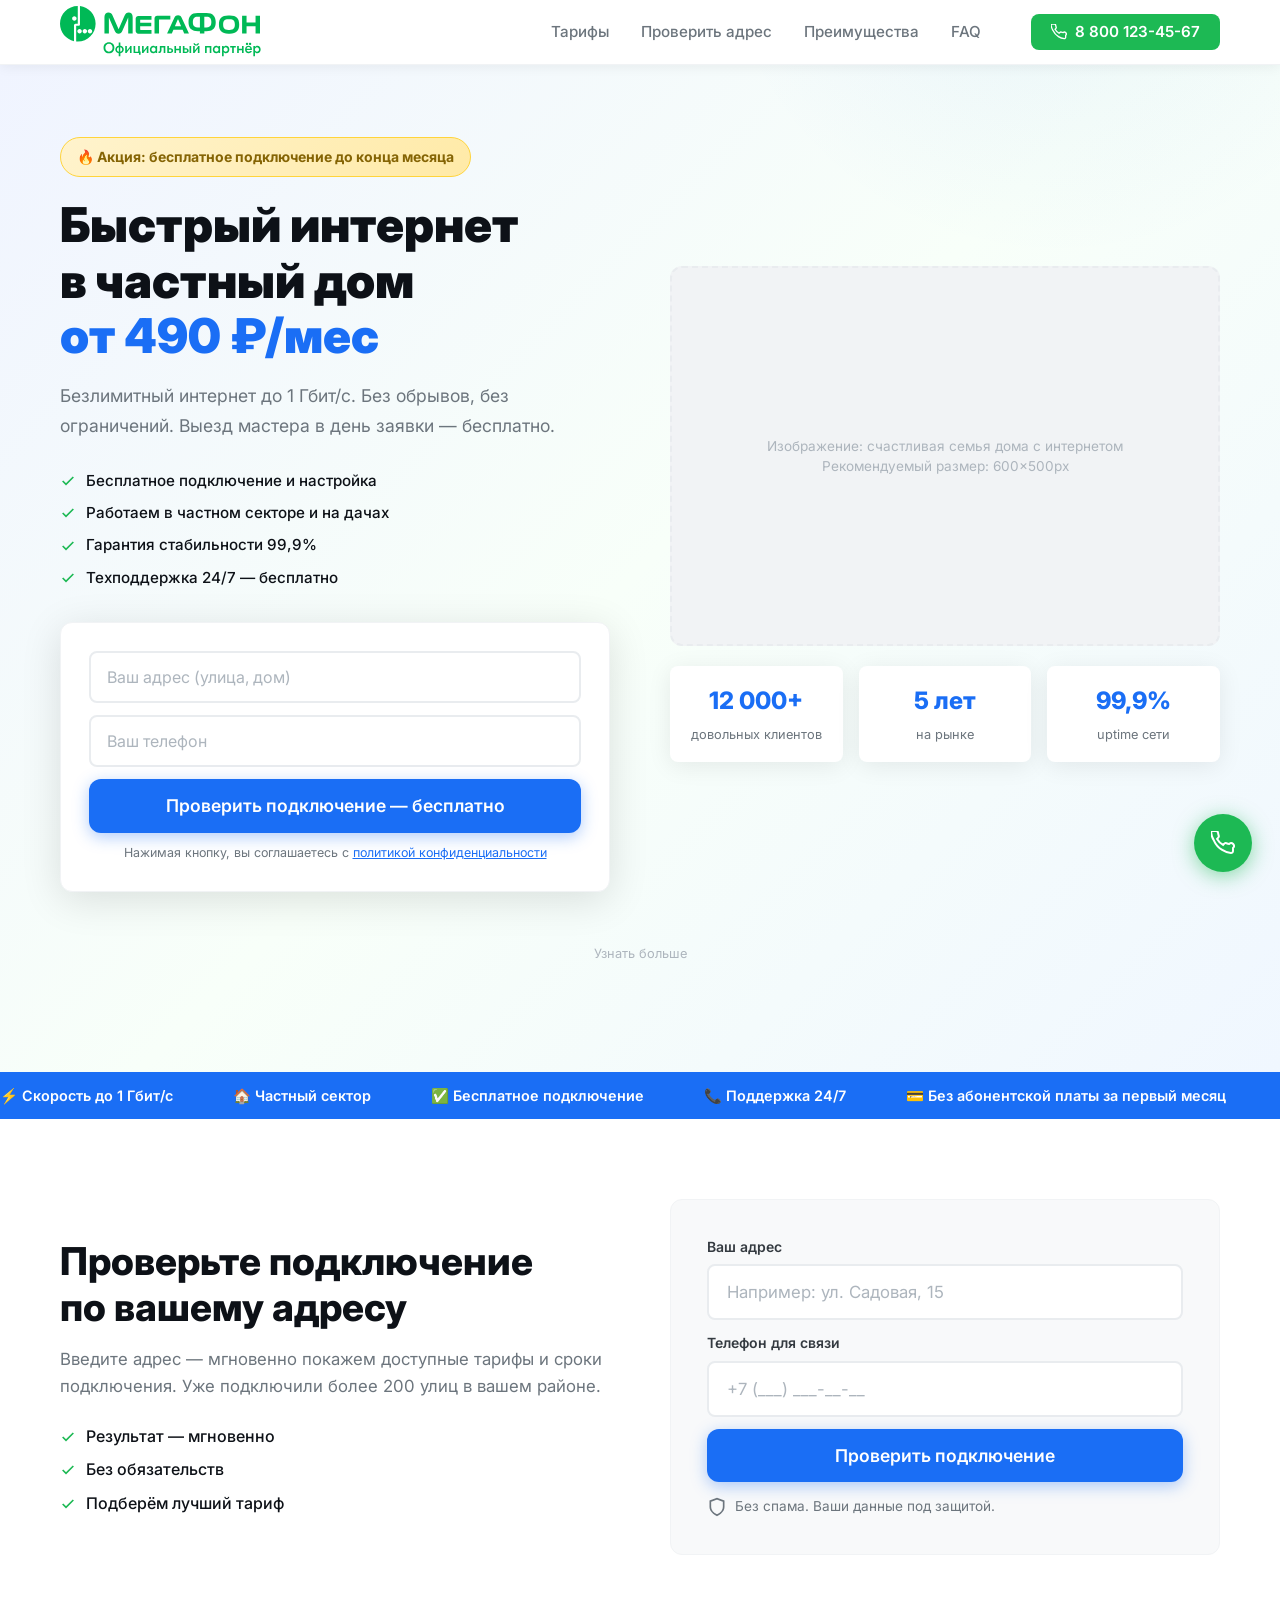
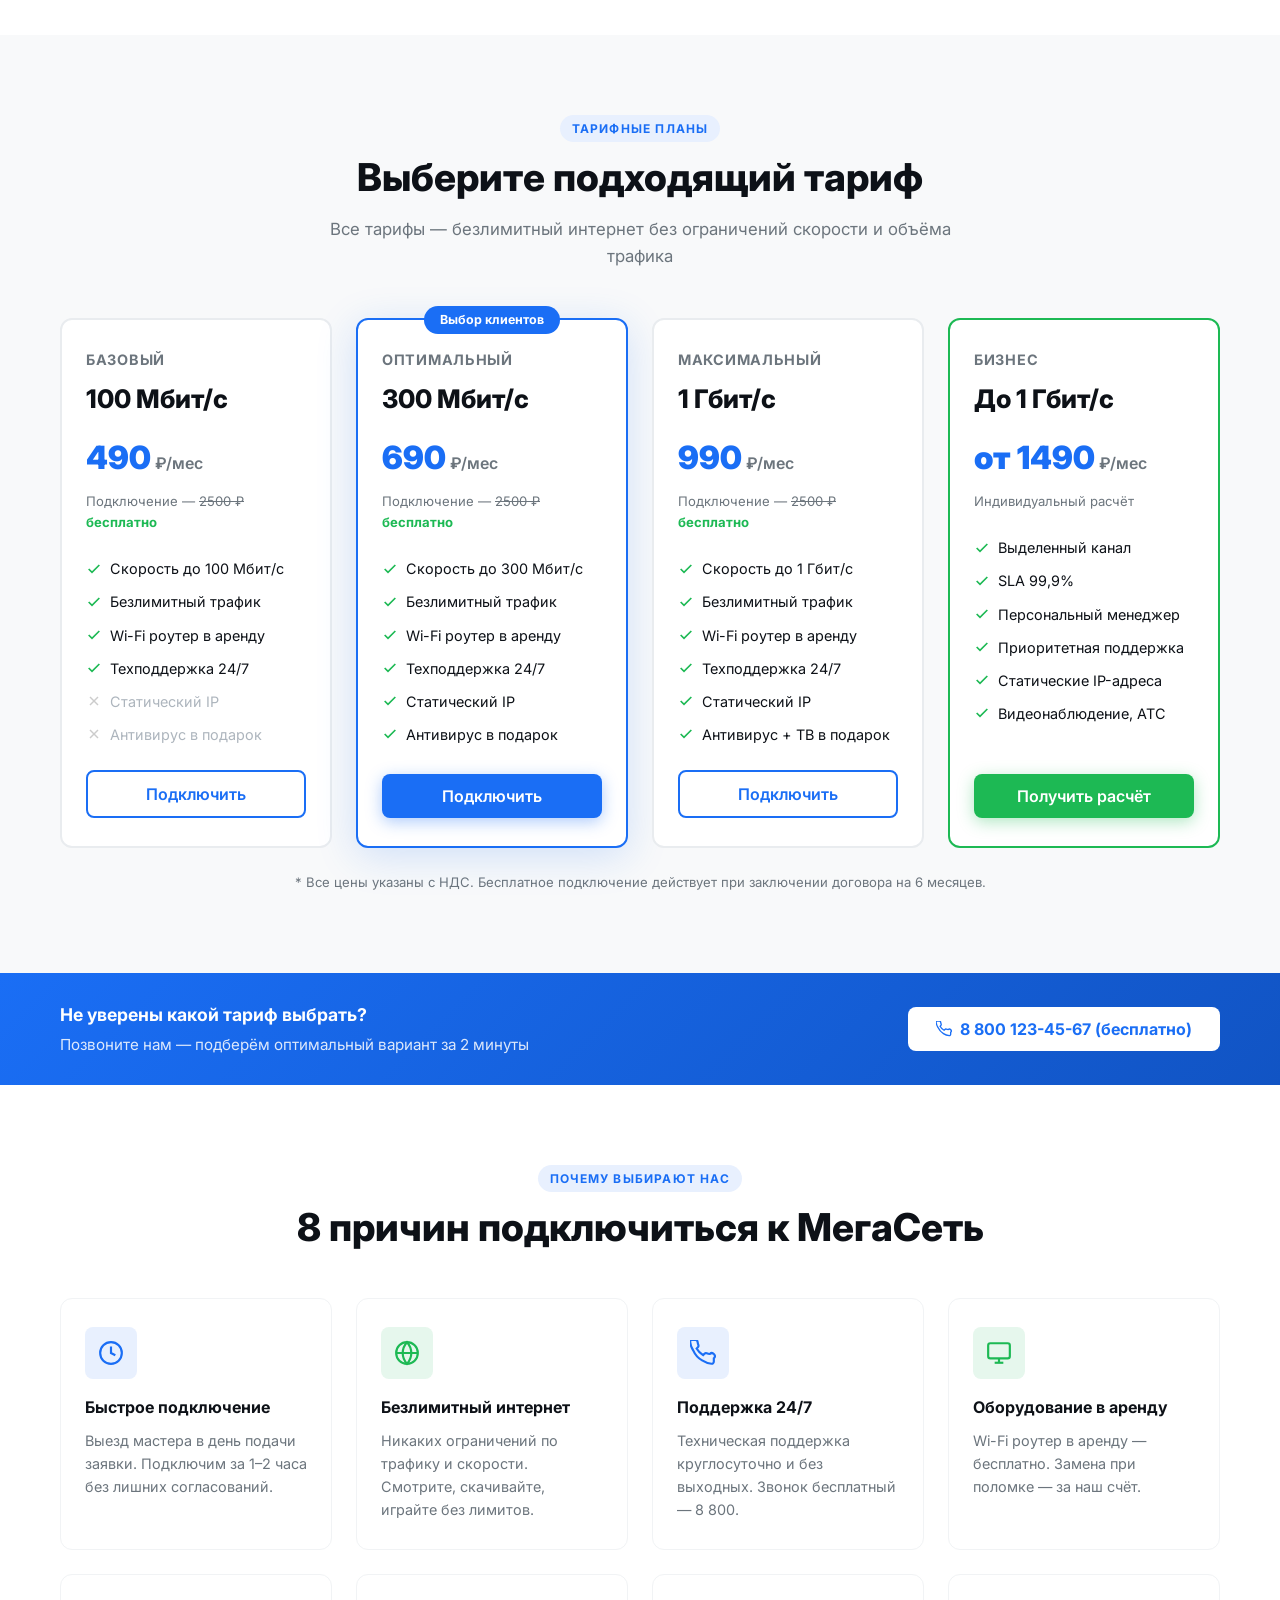
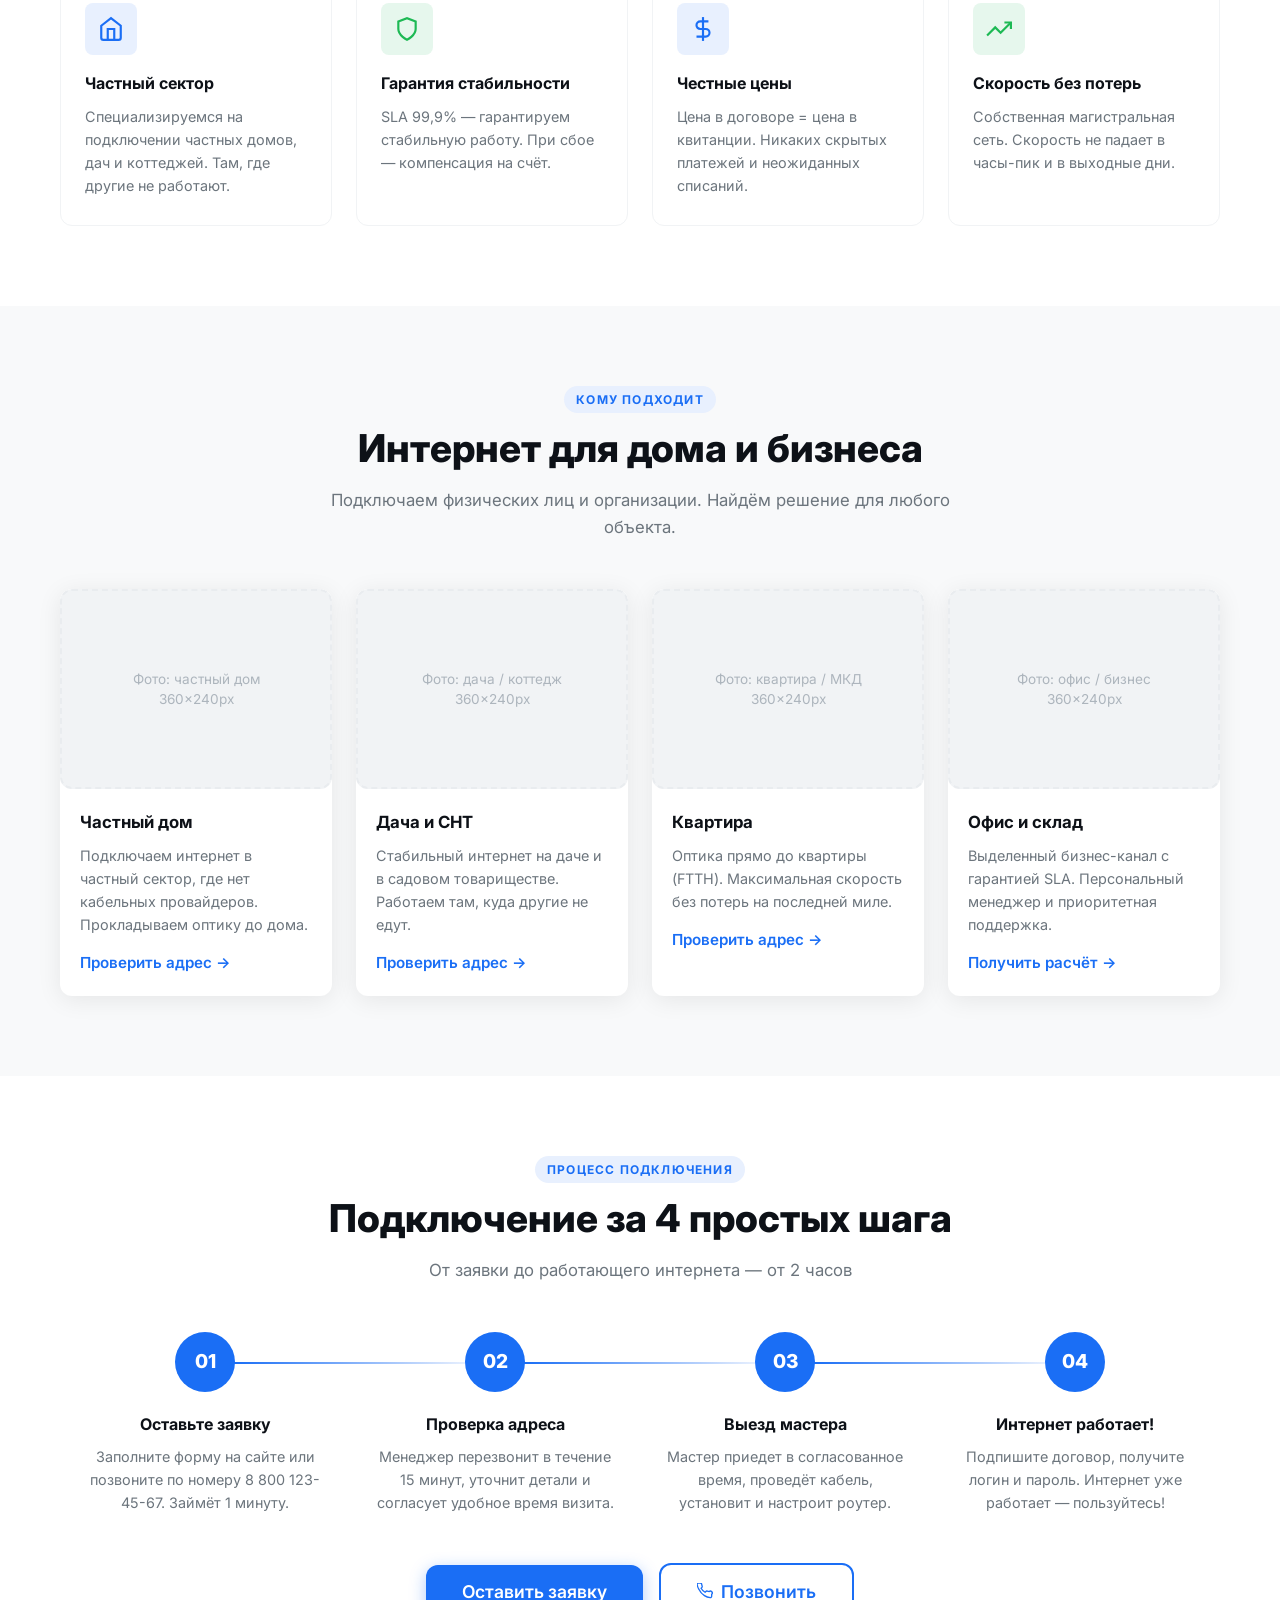
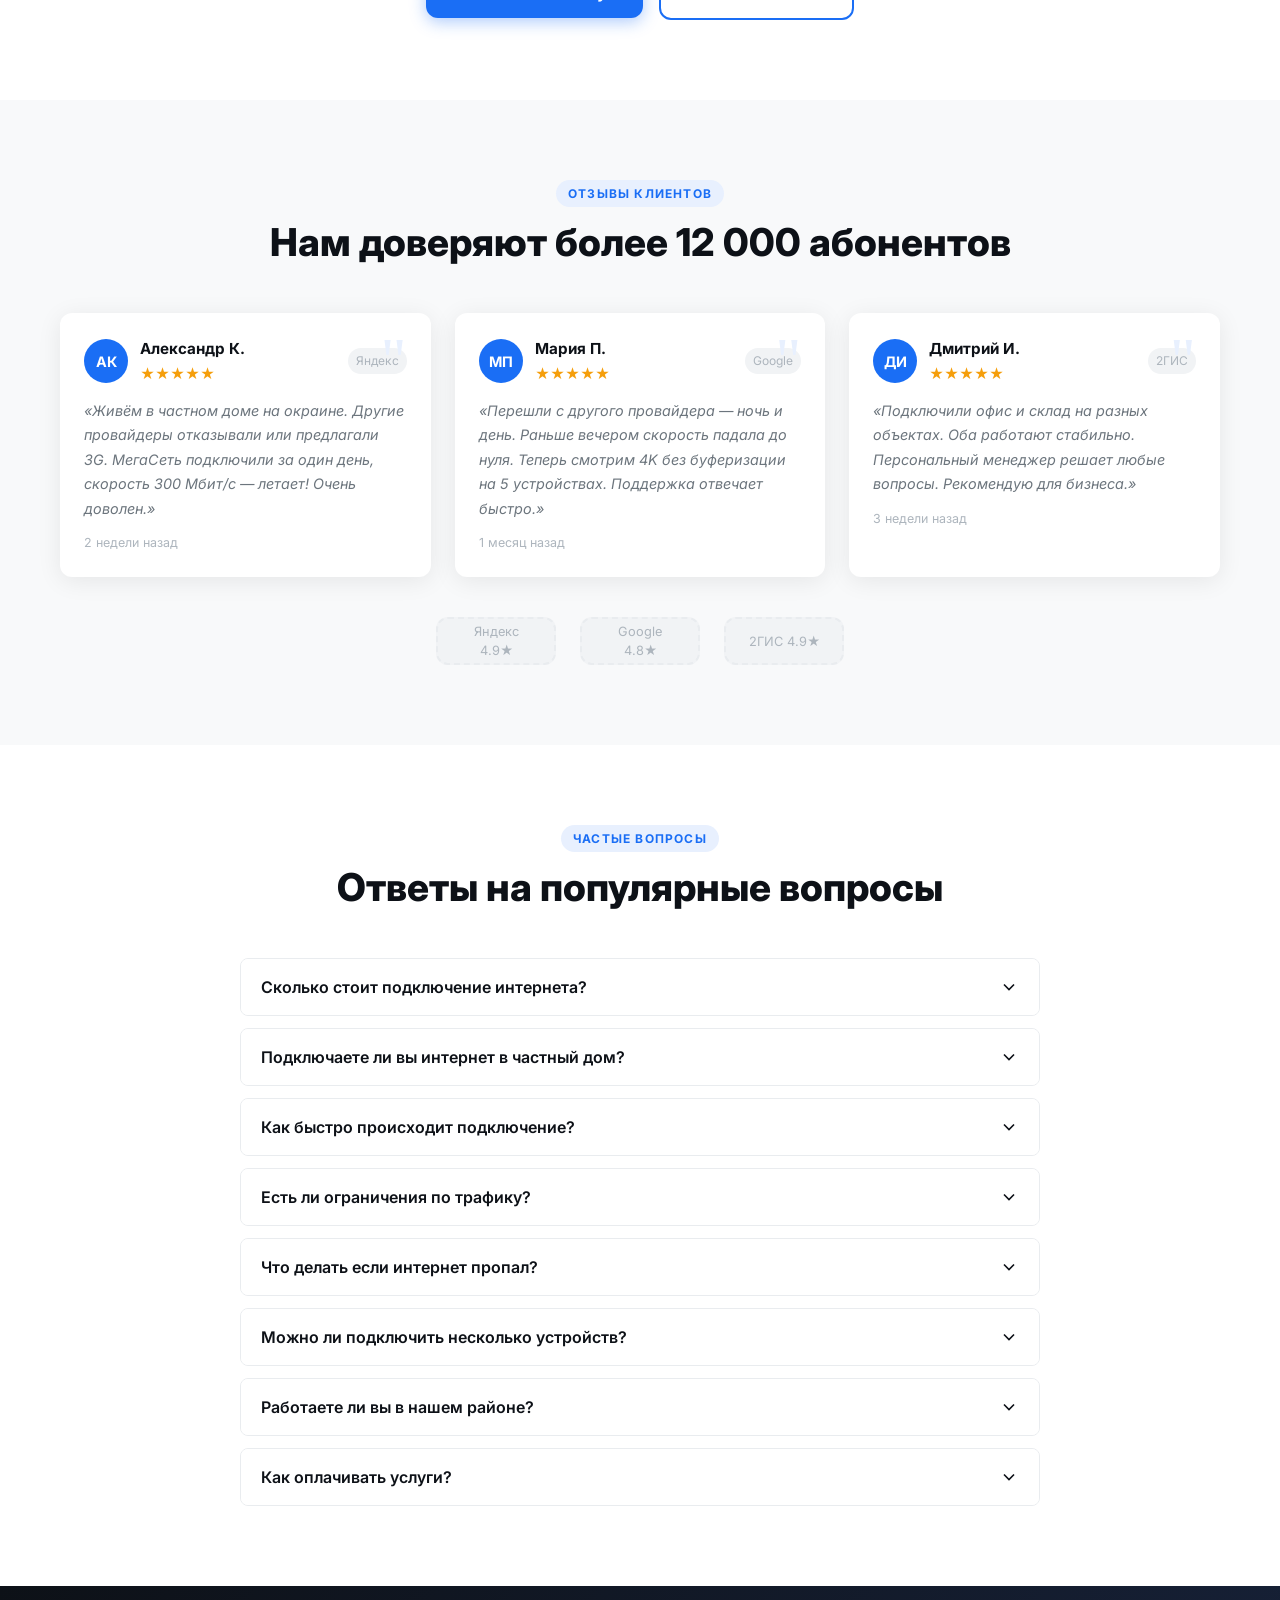
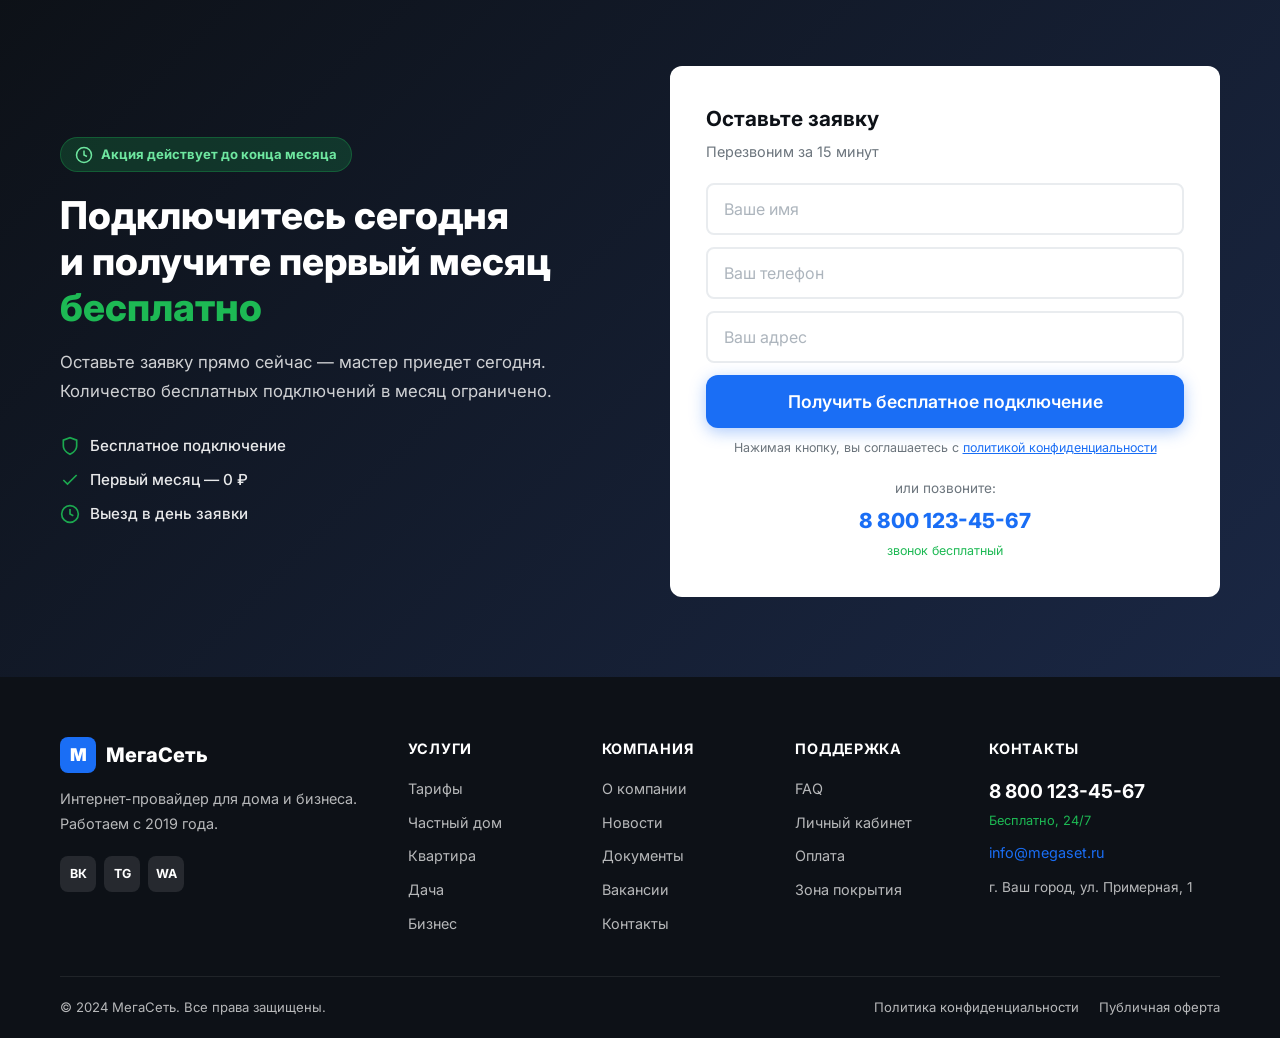
==== index.html @ 9350e0bb "first commit" ====
<!DOCTYPE html>
<html lang="ru">
<head>
  <meta charset="UTF-8">
  <meta name="viewport" content="width=device-width, initial-scale=1.0">
  <meta name="description" content="Подключение интернета в частный дом, квартиру и офис. Безлимитный интернет от 490 руб/мес. Бесплатное подключение. Стабильный сигнал 24/7. Оставьте заявку — выедем сегодня!">
  <meta name="keywords" content="интернет в частный дом, подключение интернета, провайдер, быстрый интернет, безлимит, wifi, стабильный интернет, интернет для дачи, интернет для бизнеса">
  <meta name="robots" content="index, follow">
  <meta property="og:title" content="МегаСеть — Интернет в частный дом и квартиру от 490 руб/мес">
  <meta property="og:description" content="Быстрый безлимитный интернет. Бесплатное подключение. Выезд мастера в день заявки.">
  <meta property="og:type" content="website">
  <title>МегаСеть — Интернет в частный дом от 490 руб/мес | Бесплатное подключение</title>
  <link rel="icon" type="image/png" href="@megafon/ui-icons/service-logos-24-megafon_lk.svg">
  <link rel="stylesheet" href="css/style.css">
  <link rel="preconnect" href="https://fonts.googleapis.com">
  <link href="https://fonts.googleapis.com/css2?family=Inter:wght@400;500;600;700;800&display=swap" rel="stylesheet">
</head>
<body>

<!-- ===== HEADER ===== -->
<header class="header" id="header">
  <div class="container header__inner">
    <a href="/" class="logo">
      <img src="/img/logo-new.svg" alt="">
    </a>
    <nav class="nav" id="nav">
      <a href="#tariffs" class="nav__link">Тарифы</a>
      <a href="#coverage" class="nav__link">Проверить адрес</a>
      <a href="#advantages" class="nav__link">Преимущества</a>
      <a href="#faq" class="nav__link">FAQ</a>
    </nav>
    <div class="header__contacts">
      <a href="tel:+78001234567" class="btn btn--phone">
        <svg width="16" height="16" viewBox="0 0 24 24" fill="none" stroke="currentColor" stroke-width="2"><path d="M22 16.92v3a2 2 0 01-2.18 2 19.79 19.79 0 01-8.63-3.07A19.5 19.5 0 013.07 9.81 19.79 19.79 0 01.01 1.18 2 2 0 012 0h3a2 2 0 012 1.72c.127.96.361 1.903.7 2.81a2 2 0 01-.45 2.11L6.09 7.91a16 16 0 006 6l1.27-1.27a2 2 0 012.11-.45c.907.339 1.85.573 2.81.7A2 2 0 0122 16.92z"/></svg>
        8 800 123-45-67
      </a>
    </div>
    <button class="burger" id="burger" aria-label="Меню">
      <span></span><span></span><span></span>
    </button>
  </div>
</header>

<!-- ===== HERO ===== -->
<section class="hero" id="home">
  <div class="container hero__inner">
    <div class="hero__content">
      <div class="hero__badge">🔥 Акция: бесплатное подключение до конца месяца</div>
      <h1 class="hero__title">Быстрый интернет<br>в частный дом<br><span class="highlight">от 490 ₽/мес</span></h1>
      <p class="hero__subtitle">Безлимитный интернет до 1 Гбит/с. Без обрывов, без ограничений. Выезд мастера в день заявки — бесплатно.</p>
      <ul class="hero__features">
        <li><svg class="check-icon" viewBox="0 0 24 24"><polyline points="20 6 9 17 4 12"/></svg> Бесплатное подключение и настройка</li>
        <li><svg class="check-icon" viewBox="0 0 24 24"><polyline points="20 6 9 17 4 12"/></svg> Работаем в частном секторе и на дачах</li>
        <li><svg class="check-icon" viewBox="0 0 24 24"><polyline points="20 6 9 17 4 12"/></svg> Гарантия стабильности 99,9%</li>
        <li><svg class="check-icon" viewBox="0 0 24 24"><polyline points="20 6 9 17 4 12"/></svg> Техподдержка 24/7 — бесплатно</li>
      </ul>
      <form class="hero__form" id="hero-form" action="#" method="post">
        <div class="form__group">
          <input type="text" name="address" class="form__input" placeholder="Ваш адрес (улица, дом)" required autocomplete="street-address">
        </div>
        <div class="form__group">
          <input type="tel" name="phone" class="form__input" placeholder="Ваш телефон" required autocomplete="tel">
        </div>
        <button type="submit" class="btn btn--primary btn--large btn--full">
          Проверить подключение — бесплатно
        </button>
        <p class="form__agree">Нажимая кнопку, вы соглашаетесь с <a href="/privacy">политикой конфиденциальности</a></p>
      </form>
    </div>
    <div class="hero__image">
      <!-- Место для главного изображения -->
      <div class="img-placeholder img-placeholder--hero">
        <span>Изображение: счастливая семья дома с интернетом<br>Рекомендуемый размер: 600×500px</span>
      </div>
      <div class="hero__stats">
        <div class="stat">
          <strong>12 000+</strong>
          <span>довольных клиентов</span>
        </div>
        <div class="stat">
          <strong>5 лет</strong>
          <span>на рынке</span>
        </div>
        <div class="stat">
          <strong>99,9%</strong>
          <span>uptime сети</span>
        </div>
      </div>
    </div>
  </div>
  <div class="hero__scroll">
    <div class="scroll-indicator">
      <span>Узнать больше</span>
      <div class="scroll-arrow"></div>
    </div>
  </div>
</section>

<!-- ===== TICKER (бегущая строка) ===== -->
<div class="ticker">
  <div class="ticker__inner">
    <span>⚡ Скорость до 1 Гбит/с</span>
    <span>🏠 Частный сектор</span>
    <span>✅ Бесплатное подключение</span>
    <span>📞 Поддержка 24/7</span>
    <span>💳 Без абонентской платы за первый месяц</span>
    <span>🔒 Гарантия качества</span>
    <span>⚡ Скорость до 1 Гбит/с</span>
    <span>🏠 Частный сектор</span>
    <span>✅ Бесплатное подключение</span>
    <span>📞 Поддержка 24/7</span>
    <span>💳 Без абонентской платы за первый месяц</span>
    <span>🔒 Гарантия качества</span>
  </div>
</div>

<!-- ===== COVERAGE CHECK ===== -->
<section class="coverage" id="coverage">
  <div class="container">
    <div class="coverage__inner">
      <div class="coverage__text">
        <h2 class="section__title">Проверьте подключение<br>по вашему адресу</h2>
        <p class="section__desc">Введите адрес — мгновенно покажем доступные тарифы и сроки подключения. Уже подключили более 200 улиц в вашем районе.</p>
        <ul class="coverage__list">
          <li><svg class="check-icon" viewBox="0 0 24 24"><polyline points="20 6 9 17 4 12"/></svg> Результат — мгновенно</li>
          <li><svg class="check-icon" viewBox="0 0 24 24"><polyline points="20 6 9 17 4 12"/></svg> Без обязательств</li>
          <li><svg class="check-icon" viewBox="0 0 24 24"><polyline points="20 6 9 17 4 12"/></svg> Подберём лучший тариф</li>
        </ul>
      </div>
      <form class="coverage__form" id="coverage-form" action="#" method="post">
        <div class="form__group">
          <label class="form__label">Ваш адрес</label>
          <input type="text" name="address" class="form__input form__input--large" placeholder="Например: ул. Садовая, 15" required>
        </div>
        <div class="form__group">
          <label class="form__label">Телефон для связи</label>
          <input type="tel" name="phone" class="form__input form__input--large" placeholder="+7 (___) ___-__-__" required>
        </div>
        <button type="submit" class="btn btn--primary btn--large btn--full">
          Проверить подключение
        </button>
        <div class="coverage__guarantee">
          <svg viewBox="0 0 24 24" width="20" height="20" fill="none" stroke="currentColor" stroke-width="2"><path d="M12 22s8-4 8-10V5l-8-3-8 3v7c0 6 8 10 8 10z"/></svg>
          <span>Без спама. Ваши данные под защитой.</span>
        </div>
      </form>
    </div>
  </div>
</section>

<!-- ===== TARIFFS ===== -->
<section class="tariffs" id="tariffs">
  <div class="container">
    <div class="section__header">
      <span class="section__label">Тарифные планы</span>
      <h2 class="section__title">Выберите подходящий тариф</h2>
      <p class="section__desc">Все тарифы — безлимитный интернет без ограничений скорости и объёма трафика</p>
    </div>
    <div class="tariffs__grid">

      <!-- Тариф 1 -->
      <div class="tariff-card">
        <div class="tariff-card__header">
          <div class="tariff-card__name">Базовый</div>
          <div class="tariff-card__speed">100 Мбит/с</div>
          <div class="tariff-card__price">
            <span class="price__amount">490</span>
            <span class="price__currency">₽/мес</span>
          </div>
          <div class="tariff-card__old-price">Подключение — <s>2500 ₽</s> <strong>бесплатно</strong></div>
        </div>
        <ul class="tariff-card__features">
          <li><svg class="check-icon" viewBox="0 0 24 24"><polyline points="20 6 9 17 4 12"/></svg> Скорость до 100 Мбит/с</li>
          <li><svg class="check-icon" viewBox="0 0 24 24"><polyline points="20 6 9 17 4 12"/></svg> Безлимитный трафик</li>
          <li><svg class="check-icon" viewBox="0 0 24 24"><polyline points="20 6 9 17 4 12"/></svg> Wi-Fi роутер в аренду</li>
          <li><svg class="check-icon" viewBox="0 0 24 24"><polyline points="20 6 9 17 4 12"/></svg> Техподдержка 24/7</li>
          <li class="disabled"><svg viewBox="0 0 24 24" width="16" height="16" stroke="#ccc" fill="none" stroke-width="2"><line x1="18" y1="6" x2="6" y2="18"/><line x1="6" y1="6" x2="18" y2="18"/></svg> Статический IP</li>
          <li class="disabled"><svg viewBox="0 0 24 24" width="16" height="16" stroke="#ccc" fill="none" stroke-width="2"><line x1="18" y1="6" x2="6" y2="18"/><line x1="6" y1="6" x2="18" y2="18"/></svg> Антивирус в подарок</li>
        </ul>
        <a href="#hero-form" class="btn btn--outline btn--full tariff-cta">Подключить</a>
      </div>

      <!-- Тариф 2 (ПОПУЛЯРНЫЙ) -->
      <div class="tariff-card tariff-card--popular">
        <div class="tariff-card__badge">Выбор клиентов</div>
        <div class="tariff-card__header">
          <div class="tariff-card__name">Оптимальный</div>
          <div class="tariff-card__speed">300 Мбит/с</div>
          <div class="tariff-card__price">
            <span class="price__amount">690</span>
            <span class="price__currency">₽/мес</span>
          </div>
          <div class="tariff-card__old-price">Подключение — <s>2500 ₽</s> <strong>бесплатно</strong></div>
        </div>
        <ul class="tariff-card__features">
          <li><svg class="check-icon" viewBox="0 0 24 24"><polyline points="20 6 9 17 4 12"/></svg> Скорость до 300 Мбит/с</li>
          <li><svg class="check-icon" viewBox="0 0 24 24"><polyline points="20 6 9 17 4 12"/></svg> Безлимитный трафик</li>
          <li><svg class="check-icon" viewBox="0 0 24 24"><polyline points="20 6 9 17 4 12"/></svg> Wi-Fi роутер в аренду</li>
          <li><svg class="check-icon" viewBox="0 0 24 24"><polyline points="20 6 9 17 4 12"/></svg> Техподдержка 24/7</li>
          <li><svg class="check-icon" viewBox="0 0 24 24"><polyline points="20 6 9 17 4 12"/></svg> Статический IP</li>
          <li><svg class="check-icon" viewBox="0 0 24 24"><polyline points="20 6 9 17 4 12"/></svg> Антивирус в подарок</li>
        </ul>
        <a href="#hero-form" class="btn btn--primary btn--full tariff-cta">Подключить</a>
      </div>

      <!-- Тариф 3 -->
      <div class="tariff-card">
        <div class="tariff-card__header">
          <div class="tariff-card__name">Максимальный</div>
          <div class="tariff-card__speed">1 Гбит/с</div>
          <div class="tariff-card__price">
            <span class="price__amount">990</span>
            <span class="price__currency">₽/мес</span>
          </div>
          <div class="tariff-card__old-price">Подключение — <s>2500 ₽</s> <strong>бесплатно</strong></div>
        </div>
        <ul class="tariff-card__features">
          <li><svg class="check-icon" viewBox="0 0 24 24"><polyline points="20 6 9 17 4 12"/></svg> Скорость до 1 Гбит/с</li>
          <li><svg class="check-icon" viewBox="0 0 24 24"><polyline points="20 6 9 17 4 12"/></svg> Безлимитный трафик</li>
          <li><svg class="check-icon" viewBox="0 0 24 24"><polyline points="20 6 9 17 4 12"/></svg> Wi-Fi роутер в аренду</li>
          <li><svg class="check-icon" viewBox="0 0 24 24"><polyline points="20 6 9 17 4 12"/></svg> Техподдержка 24/7</li>
          <li><svg class="check-icon" viewBox="0 0 24 24"><polyline points="20 6 9 17 4 12"/></svg> Статический IP</li>
          <li><svg class="check-icon" viewBox="0 0 24 24"><polyline points="20 6 9 17 4 12"/></svg> Антивирус + ТВ в подарок</li>
        </ul>
        <a href="#hero-form" class="btn btn--outline btn--full tariff-cta">Подключить</a>
      </div>

      <!-- Тариф 4 Бизнес -->
      <div class="tariff-card tariff-card--business">
        <div class="tariff-card__header">
          <div class="tariff-card__name">Бизнес</div>
          <div class="tariff-card__speed">До 1 Гбит/с</div>
          <div class="tariff-card__price">
            <span class="price__amount">от 1490</span>
            <span class="price__currency">₽/мес</span>
          </div>
          <div class="tariff-card__old-price">Индивидуальный расчёт</div>
        </div>
        <ul class="tariff-card__features">
          <li><svg class="check-icon" viewBox="0 0 24 24"><polyline points="20 6 9 17 4 12"/></svg> Выделенный канал</li>
          <li><svg class="check-icon" viewBox="0 0 24 24"><polyline points="20 6 9 17 4 12"/></svg> SLA 99,9%</li>
          <li><svg class="check-icon" viewBox="0 0 24 24"><polyline points="20 6 9 17 4 12"/></svg> Персональный менеджер</li>
          <li><svg class="check-icon" viewBox="0 0 24 24"><polyline points="20 6 9 17 4 12"/></svg> Приоритетная поддержка</li>
          <li><svg class="check-icon" viewBox="0 0 24 24"><polyline points="20 6 9 17 4 12"/></svg> Статические IP-адреса</li>
          <li><svg class="check-icon" viewBox="0 0 24 24"><polyline points="20 6 9 17 4 12"/></svg> Видеонаблюдение, АТС</li>
        </ul>
        <a href="#hero-form" class="btn btn--green btn--full tariff-cta">Получить расчёт</a>
      </div>

    </div>
    <p class="tariffs__note">* Все цены указаны с НДС. Бесплатное подключение действует при заключении договора на 6 месяцев.</p>
  </div>
</section>

<!-- ===== MINI CTA ===== -->
<section class="mini-cta">
  <div class="container mini-cta__inner">
    <div class="mini-cta__text">
      <strong>Не уверены какой тариф выбрать?</strong>
      <span>Позвоните нам — подберём оптимальный вариант за 2 минуты</span>
    </div>
    <a href="tel:+78001234567" class="btn btn--white">
      <svg width="16" height="16" viewBox="0 0 24 24" fill="none" stroke="currentColor" stroke-width="2"><path d="M22 16.92v3a2 2 0 01-2.18 2 19.79 19.79 0 01-8.63-3.07A19.5 19.5 0 013.07 9.81 19.79 19.79 0 01.01 1.18 2 2 0 012 0h3a2 2 0 012 1.72c.127.96.361 1.903.7 2.81a2 2 0 01-.45 2.11L6.09 7.91a16 16 0 006 6l1.27-1.27a2 2 0 012.11-.45c.907.339 1.85.573 2.81.7A2 2 0 0122 16.92z"/></svg>
      8 800 123-45-67 (бесплатно)
    </a>
  </div>
</section>

<!-- ===== ADVANTAGES ===== -->
<section class="advantages" id="advantages">
  <div class="container">
    <div class="section__header">
      <span class="section__label">Почему выбирают нас</span>
      <h2 class="section__title">8 причин подключиться к МегаСеть</h2>
    </div>
    <div class="advantages__grid">
      <div class="advantage-card">
        <div class="advantage-card__icon advantage-card__icon--blue">
          <svg viewBox="0 0 24 24" fill="none" stroke="currentColor" stroke-width="2"><circle cx="12" cy="12" r="10"/><polyline points="12 6 12 12 16 14"/></svg>
        </div>
        <h3>Быстрое подключение</h3>
        <p>Выезд мастера в день подачи заявки. Подключим за 1–2 часа без лишних согласований.</p>
      </div>
      <div class="advantage-card">
        <div class="advantage-card__icon advantage-card__icon--green">
          <svg viewBox="0 0 24 24" fill="none" stroke="currentColor" stroke-width="2"><path d="M12 2a10 10 0 100 20A10 10 0 0012 2z"/><path d="M2 12h20M12 2a15.3 15.3 0 014 10 15.3 15.3 0 01-4 10 15.3 15.3 0 01-4-10 15.3 15.3 0 014-10z"/></svg>
        </div>
        <h3>Безлимитный интернет</h3>
        <p>Никаких ограничений по трафику и скорости. Смотрите, скачивайте, играйте без лимитов.</p>
      </div>
      <div class="advantage-card">
        <div class="advantage-card__icon advantage-card__icon--blue">
          <svg viewBox="0 0 24 24" fill="none" stroke="currentColor" stroke-width="2"><path d="M22 16.92v3a2 2 0 01-2.18 2 19.79 19.79 0 01-8.63-3.07A19.5 19.5 0 013.07 9.81 19.79 19.79 0 01.01 1.18 2 2 0 012 0h3a2 2 0 012 1.72c.127.96.361 1.903.7 2.81a2 2 0 01-.45 2.11L6.09 7.91a16 16 0 006 6l1.27-1.27a2 2 0 012.11-.45c.907.339 1.85.573 2.81.7A2 2 0 0122 16.92z"/></svg>
        </div>
        <h3>Поддержка 24/7</h3>
        <p>Техническая поддержка круглосуточно и без выходных. Звонок бесплатный — 8 800.</p>
      </div>
      <div class="advantage-card">
        <div class="advantage-card__icon advantage-card__icon--green">
          <svg viewBox="0 0 24 24" fill="none" stroke="currentColor" stroke-width="2"><rect x="2" y="3" width="20" height="14" rx="2"/><line x1="8" y1="21" x2="16" y2="21"/><line x1="12" y1="17" x2="12" y2="21"/></svg>
        </div>
        <h3>Оборудование в аренду</h3>
        <p>Wi-Fi роутер в аренду — бесплатно. Замена при поломке — за наш счёт.</p>
      </div>
      <div class="advantage-card">
        <div class="advantage-card__icon advantage-card__icon--blue">
          <svg viewBox="0 0 24 24" fill="none" stroke="currentColor" stroke-width="2"><path d="M3 9l9-7 9 7v11a2 2 0 01-2 2H5a2 2 0 01-2-2z"/><polyline points="9 22 9 12 15 12 15 22"/></svg>
        </div>
        <h3>Частный сектор</h3>
        <p>Специализируемся на подключении частных домов, дач и коттеджей. Там, где другие не работают.</p>
      </div>
      <div class="advantage-card">
        <div class="advantage-card__icon advantage-card__icon--green">
          <svg viewBox="0 0 24 24" fill="none" stroke="currentColor" stroke-width="2"><path d="M12 22s8-4 8-10V5l-8-3-8 3v7c0 6 8 10 8 10z"/></svg>
        </div>
        <h3>Гарантия стабильности</h3>
        <p>SLA 99,9% — гарантируем стабильную работу. При сбое — компенсация на счёт.</p>
      </div>
      <div class="advantage-card">
        <div class="advantage-card__icon advantage-card__icon--blue">
          <svg viewBox="0 0 24 24" fill="none" stroke="currentColor" stroke-width="2"><line x1="12" y1="1" x2="12" y2="23"/><path d="M17 5H9.5a3.5 3.5 0 000 7h5a3.5 3.5 0 010 7H6"/></svg>
        </div>
        <h3>Честные цены</h3>
        <p>Цена в договоре = цена в квитанции. Никаких скрытых платежей и неожиданных списаний.</p>
      </div>
      <div class="advantage-card">
        <div class="advantage-card__icon advantage-card__icon--green">
          <svg viewBox="0 0 24 24" fill="none" stroke="currentColor" stroke-width="2"><polyline points="23 6 13.5 15.5 8.5 10.5 1 18"/><polyline points="17 6 23 6 23 12"/></svg>
        </div>
        <h3>Скорость без потерь</h3>
        <p>Собственная магистральная сеть. Скорость не падает в часы-пик и в выходные дни.</p>
      </div>
    </div>
  </div>
</section>

<!-- ===== FOR WHOM ===== -->
<section class="for-whom" id="for-whom">
  <div class="container">
    <div class="section__header">
      <span class="section__label">Кому подходит</span>
      <h2 class="section__title">Интернет для дома и бизнеса</h2>
      <p class="section__desc">Подключаем физических лиц и организации. Найдём решение для любого объекта.</p>
    </div>
    <div class="for-whom__grid">
      <div class="whom-card">
        <div class="whom-card__img">
          <!-- Место для картинки: частный дом -->
          <div class="img-placeholder img-placeholder--sm">
            <span>Фото: частный дом<br>360×240px</span>
          </div>
        </div>
        <div class="whom-card__body">
          <h3>Частный дом</h3>
          <p>Подключаем интернет в частный сектор, где нет кабельных провайдеров. Прокладываем оптику до дома.</p>
          <a href="#coverage" class="link-arrow">Проверить адрес →</a>
        </div>
      </div>
      <div class="whom-card">
        <div class="whom-card__img">
          <!-- Место для картинки: дача -->
          <div class="img-placeholder img-placeholder--sm">
            <span>Фото: дача / коттедж<br>360×240px</span>
          </div>
        </div>
        <div class="whom-card__body">
          <h3>Дача и СНТ</h3>
          <p>Стабильный интернет на даче и в садовом товариществе. Работаем там, куда другие не едут.</p>
          <a href="#coverage" class="link-arrow">Проверить адрес →</a>
        </div>
      </div>
      <div class="whom-card">
        <div class="whom-card__img">
          <!-- Место для картинки: квартира -->
          <div class="img-placeholder img-placeholder--sm">
            <span>Фото: квартира / МКД<br>360×240px</span>
          </div>
        </div>
        <div class="whom-card__body">
          <h3>Квартира</h3>
          <p>Оптика прямо до квартиры (FTTH). Максимальная скорость без потерь на последней миле.</p>
          <a href="#coverage" class="link-arrow">Проверить адрес →</a>
        </div>
      </div>
      <div class="whom-card">
        <div class="whom-card__img">
          <!-- Место для картинки: офис -->
          <div class="img-placeholder img-placeholder--sm">
            <span>Фото: офис / бизнес<br>360×240px</span>
          </div>
        </div>
        <div class="whom-card__body">
          <h3>Офис и склад</h3>
          <p>Выделенный бизнес-канал с гарантией SLA. Персональный менеджер и приоритетная поддержка.</p>
          <a href="#coverage" class="link-arrow">Получить расчёт →</a>
        </div>
      </div>
    </div>
  </div>
</section>

<!-- ===== HOW IT WORKS ===== -->
<section class="how-it-works" id="how-it-works">
  <div class="container">
    <div class="section__header">
      <span class="section__label">Процесс подключения</span>
      <h2 class="section__title">Подключение за 4 простых шага</h2>
      <p class="section__desc">От заявки до работающего интернета — от 2 часов</p>
    </div>
    <div class="steps">
      <div class="step">
        <div class="step__number">01</div>
        <div class="step__content">
          <h3>Оставьте заявку</h3>
          <p>Заполните форму на сайте или позвоните по номеру 8 800 123-45-67. Займёт 1 минуту.</p>
        </div>
        <div class="step__connector"></div>
      </div>
      <div class="step">
        <div class="step__number">02</div>
        <div class="step__content">
          <h3>Проверка адреса</h3>
          <p>Менеджер перезвонит в течение 15 минут, уточнит детали и согласует удобное время визита.</p>
        </div>
        <div class="step__connector"></div>
      </div>
      <div class="step">
        <div class="step__number">03</div>
        <div class="step__content">
          <h3>Выезд мастера</h3>
          <p>Мастер приедет в согласованное время, проведёт кабель, установит и настроит роутер.</p>
        </div>
        <div class="step__connector"></div>
      </div>
      <div class="step">
        <div class="step__number">04</div>
        <div class="step__content">
          <h3>Интернет работает!</h3>
          <p>Подпишите договор, получите логин и пароль. Интернет уже работает — пользуйтесь!</p>
        </div>
      </div>
    </div>
    <div class="how-it-works__cta">
      <a href="#hero-form" class="btn btn--primary btn--large">Оставить заявку</a>
      <a href="tel:+78001234567" class="btn btn--outline btn--large">
        <svg width="16" height="16" viewBox="0 0 24 24" fill="none" stroke="currentColor" stroke-width="2"><path d="M22 16.92v3a2 2 0 01-2.18 2 19.79 19.79 0 01-8.63-3.07A19.5 19.5 0 013.07 9.81 19.79 19.79 0 01.01 1.18 2 2 0 012 0h3a2 2 0 012 1.72c.127.96.361 1.903.7 2.81a2 2 0 01-.45 2.11L6.09 7.91a16 16 0 006 6l1.27-1.27a2 2 0 012.11-.45c.907.339 1.85.573 2.81.7A2 2 0 0122 16.92z"/></svg>
        Позвонить
      </a>
    </div>
  </div>
</section>

<!-- ===== TRUST / REVIEWS ===== -->
<section class="reviews" id="reviews">
  <div class="container">
    <div class="section__header">
      <span class="section__label">Отзывы клиентов</span>
      <h2 class="section__title">Нам доверяют более 12 000 абонентов</h2>
    </div>
    <div class="reviews__grid">
      <div class="review-card">
        <div class="review-card__header">
          <div class="review-card__avatar">АК</div>
          <div>
            <div class="review-card__name">Александр К.</div>
            <div class="review-card__stars">★★★★★</div>
          </div>
          <div class="review-card__source">Яндекс</div>
        </div>
        <p class="review-card__text">«Живём в частном доме на окраине. Другие провайдеры отказывали или предлагали 3G. МегаСеть подключили за один день, скорость 300 Мбит/с — летает! Очень доволен.»</p>
        <div class="review-card__date">2 недели назад</div>
      </div>
      <div class="review-card">
        <div class="review-card__header">
          <div class="review-card__avatar">МП</div>
          <div>
            <div class="review-card__name">Мария П.</div>
            <div class="review-card__stars">★★★★★</div>
          </div>
          <div class="review-card__source">Google</div>
        </div>
        <p class="review-card__text">«Перешли с другого провайдера — ночь и день. Раньше вечером скорость падала до нуля. Теперь смотрим 4K без буферизации на 5 устройствах. Поддержка отвечает быстро.»</p>
        <div class="review-card__date">1 месяц назад</div>
      </div>
      <div class="review-card">
        <div class="review-card__header">
          <div class="review-card__avatar">ДИ</div>
          <div>
            <div class="review-card__name">Дмитрий И.</div>
            <div class="review-card__stars">★★★★★</div>
          </div>
          <div class="review-card__source">2ГИС</div>
        </div>
        <p class="review-card__text">«Подключили офис и склад на разных объектах. Оба работают стабильно. Персональный менеджер решает любые вопросы. Рекомендую для бизнеса.»</p>
        <div class="review-card__date">3 недели назад</div>
      </div>
    </div>
    <div class="reviews__trust">
      <div class="trust-badge">
        <!-- Место для логотипа Яндекс -->
        <div class="img-placeholder img-placeholder--badge">Яндекс 4.9★</div>
      </div>
      <div class="trust-badge">
        <div class="img-placeholder img-placeholder--badge">Google 4.8★</div>
      </div>
      <div class="trust-badge">
        <div class="img-placeholder img-placeholder--badge">2ГИС 4.9★</div>
      </div>
    </div>
  </div>
</section>

<!-- ===== FAQ ===== -->
<section class="faq" id="faq">
  <div class="container">
    <div class="section__header">
      <span class="section__label">Частые вопросы</span>
      <h2 class="section__title">Ответы на популярные вопросы</h2>
    </div>
    <div class="faq__grid">
      <div class="faq__item">
        <button class="faq__question" aria-expanded="false">
          Сколько стоит подключение интернета?
          <svg class="faq__arrow" viewBox="0 0 24 24" fill="none" stroke="currentColor" stroke-width="2"><polyline points="6 9 12 15 18 9"/></svg>
        </button>
        <div class="faq__answer">
          <p>Подключение к интернету — <strong>бесплатно</strong> при заключении договора на 6 месяцев. Включает прокладку кабеля, установку и настройку оборудования. Роутер предоставляется в аренду бесплатно.</p>
        </div>
      </div>
      <div class="faq__item">
        <button class="faq__question" aria-expanded="false">
          Подключаете ли вы интернет в частный дом?
          <svg class="faq__arrow" viewBox="0 0 24 24" fill="none" stroke="currentColor" stroke-width="2"><polyline points="6 9 12 15 18 9"/></svg>
        </button>
        <div class="faq__answer">
          <p>Да, это наша специализация. Мы подключаем интернет в частные дома, дачи, коттеджные посёлки и СНТ — там, где другие провайдеры не работают. Используем оптоволокно и современное беспроводное оборудование.</p>
        </div>
      </div>
      <div class="faq__item">
        <button class="faq__question" aria-expanded="false">
          Как быстро происходит подключение?
          <svg class="faq__arrow" viewBox="0 0 24 24" fill="none" stroke="currentColor" stroke-width="2"><polyline points="6 9 12 15 18 9"/></svg>
        </button>
        <div class="faq__answer">
          <p>В большинстве случаев — в день обращения или на следующий день. После заявки менеджер перезвонит в течение 15 минут и согласует удобное время визита мастера. Сам монтаж занимает 1–3 часа.</p>
        </div>
      </div>
      <div class="faq__item">
        <button class="faq__question" aria-expanded="false">
          Есть ли ограничения по трафику?
          <svg class="faq__arrow" viewBox="0 0 24 24" fill="none" stroke="currentColor" stroke-width="2"><polyline points="6 9 12 15 18 9"/></svg>
        </button>
        <div class="faq__answer">
          <p>Нет. Все наши тарифы — безлимитные. Ни ограничений по объёму трафика, ни снижения скорости после достижения какого-либо порога. Скачивайте, смотрите видео и играйте сколько угодно.</p>
        </div>
      </div>
      <div class="faq__item">
        <button class="faq__question" aria-expanded="false">
          Что делать если интернет пропал?
          <svg class="faq__arrow" viewBox="0 0 24 24" fill="none" stroke="currentColor" stroke-width="2"><polyline points="6 9 12 15 18 9"/></svg>
        </button>
        <div class="faq__answer">
          <p>Звоните на горячую линию 8 800 123-45-67 — это бесплатно, работает круглосуточно. Большинство проблем решаются удалённо за 5–10 минут. Если нужен выезд — мастер приедет в течение 4 часов.</p>
        </div>
      </div>
      <div class="faq__item">
        <button class="faq__question" aria-expanded="false">
          Можно ли подключить несколько устройств?
          <svg class="faq__arrow" viewBox="0 0 24 24" fill="none" stroke="currentColor" stroke-width="2"><polyline points="6 9 12 15 18 9"/></svg>
        </button>
        <div class="faq__answer">
          <p>Да, наш роутер поддерживает одновременное подключение до 20 устройств. Смартфоны, планшеты, ноутбуки, телевизоры, умные колонки — всё подключается по Wi-Fi или кабелю без ограничений.</p>
        </div>
      </div>
      <div class="faq__item">
        <button class="faq__question" aria-expanded="false">
          Работаете ли вы в нашем районе?
          <svg class="faq__arrow" viewBox="0 0 24 24" fill="none" stroke="currentColor" stroke-width="2"><polyline points="6 9 12 15 18 9"/></svg>
        </button>
        <div class="faq__answer">
          <p>Зона покрытия постоянно расширяется. Проверьте ваш адрес через форму выше или позвоните нам. Даже если ваш адрес пока вне зоны покрытия — оставьте заявку, и мы свяжемся, когда сеть дойдёт до вас.</p>
        </div>
      </div>
      <div class="faq__item">
        <button class="faq__question" aria-expanded="false">
          Как оплачивать услуги?
          <svg class="faq__arrow" viewBox="0 0 24 24" fill="none" stroke="currentColor" stroke-width="2"><polyline points="6 9 12 15 18 9"/></svg>
        </button>
        <div class="faq__answer">
          <p>Принимаем оплату: банковская карта онлайн, мобильный банк, автоплатёж, наличными в офисе, через терминалы. Оплата ежемесячная, без предоплаты за несколько месяцев вперёд (по желанию).</p>
        </div>
      </div>
    </div>
  </div>
</section>

<!-- ===== FINAL CTA ===== -->
<section class="final-cta" id="final-cta">
  <div class="container">
    <div class="final-cta__inner">
      <div class="final-cta__text">
        <div class="final-cta__badge">
          <svg viewBox="0 0 24 24" width="18" height="18" fill="none" stroke="currentColor" stroke-width="2"><circle cx="12" cy="12" r="10"/><polyline points="12 6 12 12 16 14"/></svg>
          Акция действует до конца месяца
        </div>
        <h2>Подключитесь сегодня<br>и получите первый месяц <span class="highlight">бесплатно</span></h2>
        <p>Оставьте заявку прямо сейчас — мастер приедет сегодня. Количество бесплатных подключений в месяц ограничено.</p>
        <div class="final-cta__urgency">
          <div class="urgency__item">
            <svg viewBox="0 0 24 24" width="20" height="20" fill="none" stroke="currentColor" stroke-width="2"><path d="M12 22s8-4 8-10V5l-8-3-8 3v7c0 6 8 10 8 10z"/></svg>
            Бесплатное подключение
          </div>
          <div class="urgency__item">
            <svg viewBox="0 0 24 24" width="20" height="20" fill="none" stroke="currentColor" stroke-width="2"><polyline points="20 6 9 17 4 12"/></svg>
            Первый месяц — 0 ₽
          </div>
          <div class="urgency__item">
            <svg viewBox="0 0 24 24" width="20" height="20" fill="none" stroke="currentColor" stroke-width="2"><circle cx="12" cy="12" r="10"/><polyline points="12 6 12 12 16 14"/></svg>
            Выезд в день заявки
          </div>
        </div>
      </div>
      <div class="final-cta__form">
        <h3>Оставьте заявку</h3>
        <p>Перезвоним за 15 минут</p>
        <form id="final-form" action="#" method="post">
          <div class="form__group">
            <input type="text" name="name" class="form__input" placeholder="Ваше имя" required>
          </div>
          <div class="form__group">
            <input type="tel" name="phone" class="form__input" placeholder="Ваш телефон" required>
          </div>
          <div class="form__group">
            <input type="text" name="address" class="form__input" placeholder="Ваш адрес" required>
          </div>
          <button type="submit" class="btn btn--primary btn--large btn--full">
            Получить бесплатное подключение
          </button>
          <p class="form__agree">Нажимая кнопку, вы соглашаетесь с <a href="/privacy">политикой конфиденциальности</a></p>
        </form>
        <div class="final-cta__phone">
          <span>или позвоните:</span>
          <a href="tel:+78001234567">8 800 123-45-67</a>
          <span class="free-call">звонок бесплатный</span>
        </div>
      </div>
    </div>
  </div>
</section>

<!-- ===== FOOTER ===== -->
<footer class="footer" id="footer">
  <div class="container">
    <div class="footer__top">
      <div class="footer__brand">
        <a href="/" class="logo">
          <div class="logo__icon">M</div>
          <span class="logo__text">МегаСеть</span>
        </a>
        <p>Интернет-провайдер для дома и бизнеса. Работаем с 2019 года.</p>
        <div class="footer__socials">
          <a href="#" class="social-link" aria-label="ВКонтакте">ВК</a>
          <a href="#" class="social-link" aria-label="Telegram">TG</a>
          <a href="#" class="social-link" aria-label="WhatsApp">WA</a>
        </div>
      </div>
      <div class="footer__col">
        <h4>Услуги</h4>
        <ul>
          <li><a href="#tariffs">Тарифы</a></li>
          <li><a href="#for-whom">Частный дом</a></li>
          <li><a href="#for-whom">Квартира</a></li>
          <li><a href="#for-whom">Дача</a></li>
          <li><a href="#for-whom">Бизнес</a></li>
        </ul>
      </div>
      <div class="footer__col">
        <h4>Компания</h4>
        <ul>
          <li><a href="/about">О компании</a></li>
          <li><a href="/news">Новости</a></li>
          <li><a href="/documents">Документы</a></li>
          <li><a href="/vacancy">Вакансии</a></li>
          <li><a href="/contacts">Контакты</a></li>
        </ul>
      </div>
      <div class="footer__col">
        <h4>Поддержка</h4>
        <ul>
          <li><a href="#faq">FAQ</a></li>
          <li><a href="/lk">Личный кабинет</a></li>
          <li><a href="/pay">Оплата</a></li>
          <li><a href="/coverage">Зона покрытия</a></li>
        </ul>
      </div>
      <div class="footer__col">
        <h4>Контакты</h4>
        <a href="tel:+78001234567" class="footer__phone">8 800 123-45-67</a>
        <p class="footer__phone-note">Бесплатно, 24/7</p>
        <a href="mailto:info@megaset.ru" class="footer__email">info@megaset.ru</a>
        <p class="footer__address">г. Ваш город, ул. Примерная, 1</p>
      </div>
    </div>
    <div class="footer__bottom">
      <p>© 2024 МегаСеть. Все права защищены.</p>
      <div class="footer__links">
        <a href="/privacy">Политика конфиденциальности</a>
        <a href="/offer">Публичная оферта</a>
      </div>
    </div>
  </div>
</footer>

<!-- ===== FLOATING CALL BUTTON ===== -->
<a href="tel:+78001234567" class="float-call" aria-label="Позвонить">
  <svg viewBox="0 0 24 24" fill="none" stroke="currentColor" stroke-width="2" width="24" height="24"><path d="M22 16.92v3a2 2 0 01-2.18 2 19.79 19.79 0 01-8.63-3.07A19.5 19.5 0 013.07 9.81 19.79 19.79 0 01.01 1.18 2 2 0 012 0h3a2 2 0 012 1.72c.127.96.361 1.903.7 2.81a2 2 0 01-.45 2.11L6.09 7.91a16 16 0 006 6l1.27-1.27a2 2 0 012.11-.45c.907.339 1.85.573 2.81.7A2 2 0 0122 16.92z"/></svg>
</a>

<!-- ===== MODAL SUCCESS ===== -->
<div class="modal" id="modal-success" role="dialog" aria-modal="true" aria-label="Заявка принята">
  <div class="modal__overlay" id="modal-overlay"></div>
  <div class="modal__box">
    <button class="modal__close" id="modal-close" aria-label="Закрыть">×</button>
    <div class="modal__icon">✓</div>
    <h3>Заявка принята!</h3>
    <p>Мы перезвоним вам в течение <strong>15 минут</strong> и согласуем удобное время подключения.</p>
    <a href="tel:+78001234567" class="btn btn--primary btn--full">8 800 123-45-67</a>
  </div>
</div>

<script src="js/main.js"></script>
</body>
</html>
---- css/style.css ----
/* =============================================
   MEGASET — ПРОВАЙДЕР ИНТЕРНЕТА
   CSS Стили
   ============================================= */

/* === RESET & BASE === */
*, *::before, *::after { box-sizing: border-box; margin: 0; padding: 0; }

:root {
  --blue:       #1a6ef5;
  --blue-dark:  #1154c4;
  --blue-light: #e8f0fe;
  --green:      #1db954;
  --green-dark: #17a349;
  --green-light:#e6f7ed;
  --gray-50:    #f8f9fa;
  --gray-100:   #f1f3f5;
  --gray-200:   #e9ecef;
  --gray-400:   #adb5bd;
  --gray-600:   #6c757d;
  --gray-800:   #343a40;
  --dark:       #0d1117;
  --white:      #ffffff;
  --radius:     12px;
  --radius-sm:  8px;
  --shadow:     0 4px 24px rgba(0,0,0,.08);
  --shadow-md:  0 8px 40px rgba(0,0,0,.12);
  --transition: .25s ease;
  --font:       'Inter', -apple-system, BlinkMacSystemFont, 'Segoe UI', sans-serif;
}

html { scroll-behavior: smooth; font-size: 16px; }

body {
  font-family: var(--font);
  color: var(--dark);
  background: var(--white);
  line-height: 1.6;
  overflow-x: hidden;
}

a { color: inherit; text-decoration: none; }
img { max-width: 100%; display: block; }
ul { list-style: none; }
button { cursor: pointer; border: none; background: none; font-family: var(--font); }
input, textarea, select { font-family: var(--font); }

.container {
  max-width: 1200px;
  margin: 0 auto;
  padding: 0 20px;
}

/* === TYPOGRAPHY === */
.section__label {
  display: inline-block;
  font-size: .75rem;
  font-weight: 700;
  letter-spacing: .1em;
  text-transform: uppercase;
  color: var(--blue);
  background: var(--blue-light);
  padding: 4px 12px;
  border-radius: 20px;
  margin-bottom: 12px;
}

.section__title {
  font-size: clamp(1.6rem, 3vw, 2.4rem);
  font-weight: 800;
  line-height: 1.2;
  margin-bottom: 16px;
  color: var(--dark);
}

.section__desc {
  font-size: 1.05rem;
  color: var(--gray-600);
  max-width: 640px;
}

.section__header {
  text-align: center;
  margin-bottom: 48px;
}

.section__header .section__desc {
  margin: 0 auto;
}

.highlight {
  color: var(--blue);
  position: relative;
}

/* === BUTTONS === */
.btn {
  display: inline-flex;
  align-items: center;
  gap: 8px;
  padding: 14px 28px;
  border-radius: var(--radius-sm);
  font-size: 1rem;
  font-weight: 600;
  line-height: 1;
  transition: all var(--transition);
  white-space: nowrap;
  text-align: center;
  justify-content: center;
}

.btn--primary {
  background: var(--blue);
  color: var(--white);
  box-shadow: 0 4px 16px rgba(26,110,245,.35);
}
.btn--primary:hover { background: var(--blue-dark); transform: translateY(-1px); box-shadow: 0 8px 24px rgba(26,110,245,.4); }

.btn--green {
  background: var(--green);
  color: var(--white);
  box-shadow: 0 4px 16px rgba(29,185,84,.35);
}
.btn--green:hover { background: var(--green-dark); transform: translateY(-1px); }

.btn--outline {
  background: transparent;
  color: var(--blue);
  border: 2px solid var(--blue);
}
.btn--outline:hover { background: var(--blue); color: var(--white); }

.btn--white {
  background: var(--white);
  color: var(--blue);
  font-weight: 700;
}
.btn--white:hover { background: var(--blue-light); }

.btn--phone {
  background: var(--green);
  color: var(--white);
  padding: 10px 20px;
  border-radius: var(--radius-sm);
  font-size: .95rem;
  font-weight: 600;
}
.btn--phone:hover { background: var(--green-dark); }

.btn--large { padding: 18px 36px; font-size: 1.1rem; border-radius: var(--radius); }
.btn--full { width: 100%; }

/* === CHECK ICON === */
.check-icon {
  width: 16px; height: 16px;
  stroke: var(--green);
  stroke-width: 2.5;
  fill: none;
  flex-shrink: 0;
}

/* === IMAGE PLACEHOLDERS === */
.img-placeholder {
  background: var(--gray-100);
  border: 2px dashed var(--gray-200);
  border-radius: var(--radius);
  display: flex;
  align-items: center;
  justify-content: center;
  text-align: center;
  color: var(--gray-400);
  font-size: .85rem;
  line-height: 1.5;
  padding: 20px;
}

.img-placeholder--hero { width: 100%; height: 380px; }
.img-placeholder--sm { width: 100%; height: 200px; }
.img-placeholder--badge { width: 120px; height: 48px; font-size: .8rem; }

/* === FORMS === */
.form__group { margin-bottom: 12px; }

.form__label {
  display: block;
  font-size: .875rem;
  font-weight: 600;
  color: var(--gray-800);
  margin-bottom: 6px;
}

.form__input {
  width: 100%;
  padding: 14px 16px;
  border: 2px solid var(--gray-200);
  border-radius: var(--radius-sm);
  font-size: 1rem;
  color: var(--dark);
  background: var(--white);
  transition: border-color var(--transition), box-shadow var(--transition);
  outline: none;
}

.form__input:focus { border-color: var(--blue); box-shadow: 0 0 0 3px rgba(26,110,245,.15); }
.form__input--large { padding: 16px 18px; font-size: 1.05rem; }
.form__input::placeholder { color: var(--gray-400); }

.form__agree {
  font-size: .78rem;
  color: var(--gray-600);
  text-align: center;
  margin-top: 10px;
}
.form__agree a { color: var(--blue); text-decoration: underline; }

.link-arrow {
  color: var(--blue);
  font-weight: 600;
  font-size: .95rem;
  transition: gap var(--transition);
}
.link-arrow:hover { text-decoration: underline; }

/* =============================================
   HEADER
   ============================================= */
.header {
  position: sticky;
  top: 0;
  z-index: 100;
  background: rgba(255,255,255,.96);
  backdrop-filter: blur(12px);
  border-bottom: 1px solid var(--gray-100);
  box-shadow: 0 2px 12px rgba(0,0,0,.06);
}

.header__inner {
  display: flex;
  align-items: center;
  gap: 24px;
  height: 64px;
}

.logo {
  display: flex;
  align-items: center;
  gap: 10px;
  font-weight: 800;
  font-size: 1.25rem;
  color: var(--dark);
  flex-shrink: 0;
}

.logo__icon {
  width: 36px; height: 36px;
  background: var(--blue);
  color: #fff;
  border-radius: 8px;
  display: flex; align-items: center; justify-content: center;
  font-weight: 900;
  font-size: 1.1rem;
}

.nav {
  display: flex;
  gap: 4px;
  margin-left: auto;
}

.nav__link {
  padding: 8px 14px;
  border-radius: 6px;
  font-size: .95rem;
  color: var(--gray-600);
  font-weight: 500;
  transition: all var(--transition);
}
.nav__link:hover { background: var(--gray-100); color: var(--dark); }

.header__contacts { margin-left: 12px; }

.burger {
  display: none;
  flex-direction: column;
  gap: 5px;
  padding: 8px;
  margin-left: auto;
}
.burger span {
  display: block;
  width: 24px; height: 2px;
  background: var(--dark);
  border-radius: 2px;
  transition: all var(--transition);
}

/* =============================================
   HERO
   ============================================= */
.hero {
  background: linear-gradient(135deg, #f0f4ff 0%, #f8fff9 50%, #f0f7ff 100%);
  padding: 72px 0 80px;
  position: relative;
  overflow: hidden;
}

.hero::before {
  content: '';
  position: absolute;
  top: -50%;
  right: -10%;
  width: 700px; height: 700px;
  background: radial-gradient(circle, rgba(26,110,245,.07) 0%, transparent 70%);
  pointer-events: none;
}

.hero__inner {
  display: grid;
  grid-template-columns: 1fr 1fr;
  gap: 60px;
  align-items: center;
}

.hero__badge {
  display: inline-flex;
  align-items: center;
  gap: 8px;
  background: linear-gradient(135deg, #fff3cd, #ffeaa7);
  color: #856404;
  padding: 8px 16px;
  border-radius: 20px;
  font-size: .875rem;
  font-weight: 700;
  margin-bottom: 20px;
  border: 1px solid #ffd43b;
}

.hero__title {
  font-size: clamp(2rem, 4vw, 3rem);
  font-weight: 900;
  line-height: 1.15;
  margin-bottom: 18px;
  color: var(--dark);
}

.hero__subtitle {
  font-size: 1.1rem;
  color: var(--gray-600);
  margin-bottom: 28px;
  line-height: 1.7;
}

.hero__features {
  display: flex;
  flex-direction: column;
  gap: 8px;
  margin-bottom: 32px;
}

.hero__features li {
  display: flex;
  align-items: center;
  gap: 10px;
  font-size: .95rem;
  font-weight: 500;
}

.hero__form {
  background: var(--white);
  padding: 28px;
  border-radius: var(--radius);
  box-shadow: var(--shadow-md);
  border: 1px solid var(--gray-100);
}

.hero__image { position: relative; }

.hero__stats {
  display: grid;
  grid-template-columns: repeat(3, 1fr);
  gap: 16px;
  margin-top: 20px;
}

.stat {
  text-align: center;
  background: var(--white);
  padding: 16px 12px;
  border-radius: var(--radius-sm);
  box-shadow: var(--shadow);
}

.stat strong {
  display: block;
  font-size: 1.5rem;
  font-weight: 800;
  color: var(--blue);
}

.stat span {
  font-size: .8rem;
  color: var(--gray-600);
}

.hero__scroll {
  text-align: center;
  margin-top: 48px;
}

.scroll-indicator {
  display: inline-flex;
  flex-direction: column;
  align-items: center;
  gap: 8px;
  color: var(--gray-400);
  font-size: .8rem;
}

.scroll-arrow {
  width: 20px; height: 20px;
  border-right: 2px solid var(--gray-300);
  border-bottom: 2px solid var(--gray-300);
  transform: rotate(45deg);
  animation: bounce 2s infinite;
}

@keyframes bounce {
  0%, 100% { transform: rotate(45deg) translateY(0); }
  50% { transform: rotate(45deg) translateY(6px); }
}

/* =============================================
   TICKER
   ============================================= */
.ticker {
  background: var(--blue);
  color: var(--white);
  padding: 12px 0;
  overflow: hidden;
}

.ticker__inner {
  display: flex;
  gap: 60px;
  animation: ticker 30s linear infinite;
  white-space: nowrap;
  width: max-content;
}

.ticker__inner span {
  font-size: .9rem;
  font-weight: 600;
  flex-shrink: 0;
}

@keyframes ticker {
  from { transform: translateX(0); }
  to { transform: translateX(-50%); }
}

/* =============================================
   COVERAGE CHECK
   ============================================= */
.coverage {
  padding: 80px 0;
  background: var(--white);
}

.coverage__inner {
  display: grid;
  grid-template-columns: 1fr 1fr;
  gap: 60px;
  align-items: center;
}

.coverage__list {
  display: flex;
  flex-direction: column;
  gap: 8px;
  margin-top: 24px;
}

.coverage__list li {
  display: flex;
  align-items: center;
  gap: 10px;
  font-weight: 500;
}

.coverage__form {
  background: var(--gray-50);
  padding: 36px;
  border-radius: var(--radius);
  border: 1px solid var(--gray-100);
}

.coverage__guarantee {
  display: flex;
  align-items: center;
  gap: 8px;
  margin-top: 14px;
  font-size: .85rem;
  color: var(--gray-600);
}

/* =============================================
   TARIFFS
   ============================================= */
.tariffs {
  padding: 80px 0;
  background: var(--gray-50);
}

.tariffs__grid {
  display: grid;
  grid-template-columns: repeat(4, 1fr);
  gap: 24px;
}

.tariff-card {
  background: var(--white);
  border: 2px solid var(--gray-200);
  border-radius: var(--radius);
  padding: 28px 24px;
  position: relative;
  transition: all var(--transition);
  display: flex;
  flex-direction: column;
}

.tariff-card:hover { border-color: var(--blue); box-shadow: var(--shadow-md); transform: translateY(-4px); }

.tariff-card--popular {
  border-color: var(--blue);
  box-shadow: 0 8px 40px rgba(26,110,245,.18);
  transform: translateY(-8px);
}

.tariff-card--business { border-color: var(--green); }
.tariff-card--business:hover { border-color: var(--green-dark); }

.tariff-card__badge {
  position: absolute;
  top: -14px;
  left: 50%;
  transform: translateX(-50%);
  background: var(--blue);
  color: var(--white);
  padding: 4px 16px;
  border-radius: 20px;
  font-size: .78rem;
  font-weight: 700;
  white-space: nowrap;
}

.tariff-card__header { margin-bottom: 24px; }
.tariff-card__name { font-size: .9rem; font-weight: 700; color: var(--gray-600); text-transform: uppercase; letter-spacing: .05em; margin-bottom: 8px; }
.tariff-card__speed { font-size: 1.6rem; font-weight: 800; color: var(--dark); margin-bottom: 12px; }
.tariff-card__price { display: flex; align-items: baseline; gap: 4px; margin-bottom: 8px; }
.price__amount { font-size: 2rem; font-weight: 900; color: var(--blue); }
.price__currency { font-size: 1rem; color: var(--gray-600); font-weight: 600; }
.tariff-card__old-price { font-size: .82rem; color: var(--gray-600); }
.tariff-card__old-price strong { color: var(--green); }

.tariff-card__features {
  display: flex;
  flex-direction: column;
  gap: 10px;
  margin-bottom: 24px;
  flex: 1;
}

.tariff-card__features li {
  display: flex;
  align-items: center;
  gap: 8px;
  font-size: .9rem;
}

.tariff-card__features li.disabled { color: var(--gray-400); }

.tariff-cta { margin-top: auto; }

.tariffs__note {
  text-align: center;
  font-size: .82rem;
  color: var(--gray-600);
  margin-top: 24px;
}

/* =============================================
   MINI CTA
   ============================================= */
.mini-cta {
  background: linear-gradient(135deg, var(--blue), var(--blue-dark));
  padding: 28px 0;
}

.mini-cta__inner {
  display: flex;
  align-items: center;
  justify-content: space-between;
  gap: 24px;
}

.mini-cta__text {
  display: flex;
  flex-direction: column;
  gap: 4px;
  color: var(--white);
}

.mini-cta__text strong { font-size: 1.1rem; font-weight: 700; }
.mini-cta__text span { font-size: .95rem; opacity: .85; }

/* =============================================
   ADVANTAGES
   ============================================= */
.advantages {
  padding: 80px 0;
  background: var(--white);
}

.advantages__grid {
  display: grid;
  grid-template-columns: repeat(4, 1fr);
  gap: 24px;
}

.advantage-card {
  padding: 28px 24px;
  border-radius: var(--radius);
  border: 1px solid var(--gray-100);
  transition: all var(--transition);
}

.advantage-card:hover { box-shadow: var(--shadow-md); border-color: var(--blue-light); transform: translateY(-2px); }

.advantage-card__icon {
  width: 52px; height: 52px;
  border-radius: var(--radius-sm);
  display: flex; align-items: center; justify-content: center;
  margin-bottom: 16px;
}

.advantage-card__icon svg { width: 26px; height: 26px; }

.advantage-card__icon--blue { background: var(--blue-light); color: var(--blue); }
.advantage-card__icon--blue svg { stroke: var(--blue); }
.advantage-card__icon--green { background: var(--green-light); color: var(--green); }
.advantage-card__icon--green svg { stroke: var(--green); }

.advantage-card h3 { font-size: 1rem; font-weight: 700; margin-bottom: 8px; }
.advantage-card p { font-size: .9rem; color: var(--gray-600); line-height: 1.6; }

/* =============================================
   FOR WHOM
   ============================================= */
.for-whom {
  padding: 80px 0;
  background: var(--gray-50);
}

.for-whom__grid {
  display: grid;
  grid-template-columns: repeat(4, 1fr);
  gap: 24px;
}

.whom-card {
  background: var(--white);
  border-radius: var(--radius);
  overflow: hidden;
  box-shadow: var(--shadow);
  transition: all var(--transition);
}

.whom-card:hover { transform: translateY(-4px); box-shadow: var(--shadow-md); }

.whom-card__body { padding: 20px; }
.whom-card__body h3 { font-size: 1.05rem; font-weight: 700; margin-bottom: 8px; }
.whom-card__body p { font-size: .9rem; color: var(--gray-600); margin-bottom: 14px; line-height: 1.6; }

/* =============================================
   HOW IT WORKS
   ============================================= */
.how-it-works {
  padding: 80px 0;
  background: var(--white);
}

.steps {
  display: grid;
  grid-template-columns: repeat(4, 1fr);
  gap: 0;
  position: relative;
  margin-bottom: 48px;
}

.step {
  position: relative;
  padding: 0 20px;
  text-align: center;
}

.step__number {
  width: 60px; height: 60px;
  background: var(--blue);
  color: var(--white);
  font-size: 1.2rem;
  font-weight: 800;
  border-radius: 50%;
  display: flex; align-items: center; justify-content: center;
  margin: 0 auto 20px;
  position: relative;
  z-index: 2;
}

.step__connector {
  position: absolute;
  top: 30px;
  left: 60%;
  right: -40%;
  height: 2px;
  background: linear-gradient(90deg, var(--blue), var(--blue-light));
  z-index: 1;
}

.step__content h3 { font-size: 1rem; font-weight: 700; margin-bottom: 8px; }
.step__content p { font-size: .9rem; color: var(--gray-600); line-height: 1.6; }

.how-it-works__cta {
  display: flex;
  align-items: center;
  justify-content: center;
  gap: 16px;
}

/* =============================================
   REVIEWS
   ============================================= */
.reviews {
  padding: 80px 0;
  background: var(--gray-50);
}

.reviews__grid {
  display: grid;
  grid-template-columns: repeat(3, 1fr);
  gap: 24px;
  margin-bottom: 40px;
}

.review-card {
  background: var(--white);
  padding: 24px;
  border-radius: var(--radius);
  box-shadow: var(--shadow);
  position: relative;
}

.review-card::before {
  content: '"';
  position: absolute;
  top: 16px;
  right: 24px;
  font-size: 4rem;
  color: var(--blue-light);
  line-height: 1;
  font-family: Georgia, serif;
}

.review-card__header {
  display: flex;
  align-items: center;
  gap: 12px;
  margin-bottom: 14px;
}

.review-card__avatar {
  width: 44px; height: 44px;
  background: var(--blue);
  color: var(--white);
  border-radius: 50%;
  display: flex; align-items: center; justify-content: center;
  font-weight: 700;
  font-size: .9rem;
  flex-shrink: 0;
}

.review-card__name { font-weight: 700; font-size: .95rem; }
.review-card__stars { color: #f59e0b; font-size: .9rem; }
.review-card__source { margin-left: auto; font-size: .75rem; color: var(--gray-400); background: var(--gray-100); padding: 3px 8px; border-radius: 20px; }
.review-card__text { font-size: .9rem; color: var(--gray-600); line-height: 1.7; font-style: italic; }
.review-card__date { font-size: .78rem; color: var(--gray-400); margin-top: 12px; }

.reviews__trust {
  display: flex;
  align-items: center;
  justify-content: center;
  gap: 24px;
}

/* =============================================
   FAQ
   ============================================= */
.faq {
  padding: 80px 0;
  background: var(--white);
}

.faq__grid {
  max-width: 800px;
  margin: 0 auto;
  display: flex;
  flex-direction: column;
  gap: 12px;
}

.faq__item {
  border: 1px solid var(--gray-200);
  border-radius: var(--radius-sm);
  overflow: hidden;
  transition: border-color var(--transition);
}

.faq__item:hover { border-color: var(--blue); }
.faq__item.active { border-color: var(--blue); }

.faq__question {
  width: 100%;
  display: flex;
  align-items: center;
  justify-content: space-between;
  gap: 16px;
  padding: 18px 20px;
  font-size: 1rem;
  font-weight: 600;
  text-align: left;
  color: var(--dark);
  background: var(--white);
  transition: background var(--transition);
}

.faq__question:hover { background: var(--gray-50); }
.faq__item.active .faq__question { background: var(--blue-light); color: var(--blue); }

.faq__arrow {
  width: 20px; height: 20px;
  flex-shrink: 0;
  transition: transform var(--transition);
  stroke: currentColor;
  fill: none;
}

.faq__item.active .faq__arrow { transform: rotate(180deg); }

.faq__answer {
  max-height: 0;
  overflow: hidden;
  transition: max-height .4s ease, padding .3s ease;
  padding: 0 20px;
}

.faq__item.active .faq__answer {
  max-height: 300px;
  padding: 0 20px 18px;
}

.faq__answer p { font-size: .95rem; color: var(--gray-600); line-height: 1.7; }
.faq__answer strong { color: var(--dark); }

/* =============================================
   FINAL CTA
   ============================================= */
.final-cta {
  padding: 80px 0;
  background: linear-gradient(135deg, #0d1117, #1a2744);
  color: var(--white);
}

.final-cta__inner {
  display: grid;
  grid-template-columns: 1fr 1fr;
  gap: 60px;
  align-items: center;
}

.final-cta__badge {
  display: inline-flex;
  align-items: center;
  gap: 8px;
  background: rgba(29,185,84,.2);
  color: #6ee7a0;
  border: 1px solid rgba(29,185,84,.3);
  padding: 6px 14px;
  border-radius: 20px;
  font-size: .82rem;
  font-weight: 700;
  margin-bottom: 20px;
}

.final-cta h2 {
  font-size: clamp(1.6rem, 3vw, 2.4rem);
  font-weight: 800;
  line-height: 1.2;
  margin-bottom: 18px;
}

.final-cta h2 .highlight { color: var(--green); }

.final-cta > .container > .final-cta__inner > .final-cta__text > p {
  font-size: 1.05rem;
  opacity: .8;
  line-height: 1.7;
  margin-bottom: 28px;
}

.final-cta__urgency {
  display: flex;
  flex-direction: column;
  gap: 10px;
}

.urgency__item {
  display: flex;
  align-items: center;
  gap: 10px;
  font-size: .95rem;
  font-weight: 500;
  opacity: .9;
}

.urgency__item svg { stroke: var(--green); }

.final-cta__form {
  background: var(--white);
  padding: 36px;
  border-radius: var(--radius);
  color: var(--dark);
}

.final-cta__form h3 { font-size: 1.3rem; font-weight: 700; margin-bottom: 4px; }
.final-cta__form > p { font-size: .9rem; color: var(--gray-600); margin-bottom: 20px; }

.final-cta__phone {
  margin-top: 20px;
  text-align: center;
  display: flex;
  flex-direction: column;
  gap: 4px;
}

.final-cta__phone span { font-size: .85rem; color: var(--gray-600); }

.final-cta__phone a {
  font-size: 1.3rem;
  font-weight: 800;
  color: var(--blue);
}

.final-cta__phone a:hover { text-decoration: underline; }

.free-call {
  font-size: .78rem !important;
  color: var(--green) !important;
}

/* =============================================
   FOOTER
   ============================================= */
.footer {
  background: var(--dark);
  color: rgba(255,255,255,.7);
  padding-top: 60px;
}

.footer__top {
  display: grid;
  grid-template-columns: 2fr 1fr 1fr 1fr 1.5fr;
  gap: 40px;
  padding-bottom: 40px;
  border-bottom: 1px solid rgba(255,255,255,.08);
}

.footer__brand .logo { color: var(--white); margin-bottom: 14px; }
.footer__brand p { font-size: .9rem; line-height: 1.7; margin-bottom: 20px; }

.footer__socials {
  display: flex;
  gap: 8px;
}

.social-link {
  background: rgba(255,255,255,.1);
  color: var(--white);
  width: 36px; height: 36px;
  border-radius: 8px;
  display: flex; align-items: center; justify-content: center;
  font-size: .78rem;
  font-weight: 700;
  transition: background var(--transition);
}
.social-link:hover { background: var(--blue); }

.footer__col h4 {
  color: var(--white);
  font-size: .9rem;
  font-weight: 700;
  margin-bottom: 16px;
  text-transform: uppercase;
  letter-spacing: .05em;
}

.footer__col ul {
  display: flex;
  flex-direction: column;
  gap: 8px;
}

.footer__col ul a {
  font-size: .9rem;
  transition: color var(--transition);
}
.footer__col ul a:hover { color: var(--white); }

.footer__phone {
  display: block;
  font-size: 1.2rem;
  font-weight: 700;
  color: var(--white);
  margin-bottom: 4px;
}
.footer__phone-note { font-size: .8rem; margin-bottom: 10px; color: var(--green); }
.footer__email { color: var(--blue); font-size: .9rem; display: block; margin-bottom: 12px; }
.footer__address { font-size: .85rem; }

.footer__bottom {
  display: flex;
  align-items: center;
  justify-content: space-between;
  padding: 20px 0;
  font-size: .82rem;
  gap: 16px;
}

.footer__links {
  display: flex;
  gap: 20px;
}
.footer__links a:hover { color: var(--white); }

/* =============================================
   FLOAT CALL BUTTON
   ============================================= */
.float-call {
  position: fixed;
  bottom: 28px;
  right: 28px;
  width: 58px; height: 58px;
  background: var(--green);
  color: var(--white);
  border-radius: 50%;
  display: flex; align-items: center; justify-content: center;
  box-shadow: 0 4px 20px rgba(29,185,84,.5);
  z-index: 90;
  transition: all var(--transition);
  animation: pulse-btn 3s infinite;
}

.float-call:hover { background: var(--green-dark); transform: scale(1.1); }

@keyframes pulse-btn {
  0%, 100% { box-shadow: 0 4px 20px rgba(29,185,84,.5); }
  50% { box-shadow: 0 4px 32px rgba(29,185,84,.8), 0 0 0 10px rgba(29,185,84,.15); }
}

/* =============================================
   MODAL
   ============================================= */
.modal {
  display: none;
  position: fixed;
  inset: 0;
  z-index: 200;
  align-items: center;
  justify-content: center;
}

.modal.open { display: flex; }

.modal__overlay {
  position: absolute;
  inset: 0;
  background: rgba(0,0,0,.6);
  backdrop-filter: blur(4px);
}

.modal__box {
  position: relative;
  background: var(--white);
  padding: 48px 40px 40px;
  border-radius: var(--radius);
  max-width: 420px;
  width: 90%;
  text-align: center;
  box-shadow: 0 24px 80px rgba(0,0,0,.3);
  z-index: 1;
  animation: modal-in .3s ease;
}

@keyframes modal-in {
  from { opacity: 0; transform: scale(.9) translateY(20px); }
  to { opacity: 1; transform: scale(1) translateY(0); }
}

.modal__close {
  position: absolute;
  top: 12px; right: 16px;
  font-size: 1.6rem;
  color: var(--gray-400);
  line-height: 1;
  transition: color var(--transition);
}
.modal__close:hover { color: var(--dark); }

.modal__icon {
  width: 64px; height: 64px;
  background: var(--green-light);
  color: var(--green);
  border-radius: 50%;
  font-size: 1.8rem;
  display: flex; align-items: center; justify-content: center;
  margin: 0 auto 20px;
  font-weight: 700;
}

.modal__box h3 { font-size: 1.4rem; font-weight: 800; margin-bottom: 12px; }
.modal__box p { font-size: .95rem; color: var(--gray-600); margin-bottom: 24px; line-height: 1.6; }
.modal__box strong { color: var(--blue); }

/* =============================================
   RESPONSIVE
   ============================================= */
@media (max-width: 1100px) {
  .tariffs__grid { grid-template-columns: repeat(2, 1fr); }
  .advantages__grid { grid-template-columns: repeat(2, 1fr); }
  .for-whom__grid { grid-template-columns: repeat(2, 1fr); }
  .footer__top { grid-template-columns: 1fr 1fr 1fr; }
}

@media (max-width: 900px) {
  .hero__inner { grid-template-columns: 1fr; gap: 40px; }
  .hero__image { order: -1; }
  .coverage__inner { grid-template-columns: 1fr; gap: 40px; }
  .steps { grid-template-columns: repeat(2, 1fr); gap: 32px; }
  .step__connector { display: none; }
  .reviews__grid { grid-template-columns: 1fr; }
  .final-cta__inner { grid-template-columns: 1fr; gap: 40px; }
  .mini-cta__inner { flex-direction: column; text-align: center; }
}

@media (max-width: 768px) {
  /* Nav mobile */
  .nav {
    position: fixed;
    top: 64px; left: 0; right: 0;
    background: var(--white);
    flex-direction: column;
    padding: 20px;
    border-bottom: 1px solid var(--gray-100);
    box-shadow: 0 8px 24px rgba(0,0,0,.1);
    transform: translateY(-120%);
    transition: transform var(--transition);
    gap: 4px;
  }
  .nav.open { transform: translateY(0); }
  .header__contacts { display: none; }
  .burger { display: flex; }

  .tariffs__grid { grid-template-columns: 1fr; }
  .tariff-card--popular { transform: none; }
  .advantages__grid { grid-template-columns: 1fr; }
  .for-whom__grid { grid-template-columns: 1fr; }
  .steps { grid-template-columns: 1fr; }
  .how-it-works__cta { flex-direction: column; }
  .footer__top { grid-template-columns: 1fr; gap: 28px; }
  .footer__bottom { flex-direction: column; text-align: center; }
  .hero__stats { grid-template-columns: repeat(3, 1fr); }
}

@media (max-width: 480px) {
  .hero { padding: 48px 0 60px; }
  .hero__form { padding: 20px 16px; }
  .coverage__form { padding: 24px 20px; }
  .final-cta__form { padding: 24px 20px; }
  .btn--large { padding: 14px 24px; font-size: 1rem; }
  .hero__stats { grid-template-columns: 1fr 1fr; }
  .hero__stats .stat:last-child { grid-column: 1 / -1; }
  .float-call { bottom: 16px; right: 16px; width: 50px; height: 50px; }
}

/* =============================================
   UTILITY
   ============================================= */
.visually-hidden {
  position: absolute;
  width: 1px; height: 1px;
  overflow: hidden;
  clip: rect(0,0,0,0);
  white-space: nowrap;
}

.text-center { text-align: center; }

/* === SCROLL REVEAL ANIMATIONS === */
.reveal {
  opacity: 0;
  transform: translateY(30px);
  transition: opacity .6s ease, transform .6s ease;
}

.reveal.visible {
  opacity: 1;
  transform: translateY(0);
}

.reveal-delay-1 { transition-delay: .1s; }
.reveal-delay-2 { transition-delay: .2s; }
.reveal-delay-3 { transition-delay: .3s; }
.reveal-delay-4 { transition-delay: .4s; }
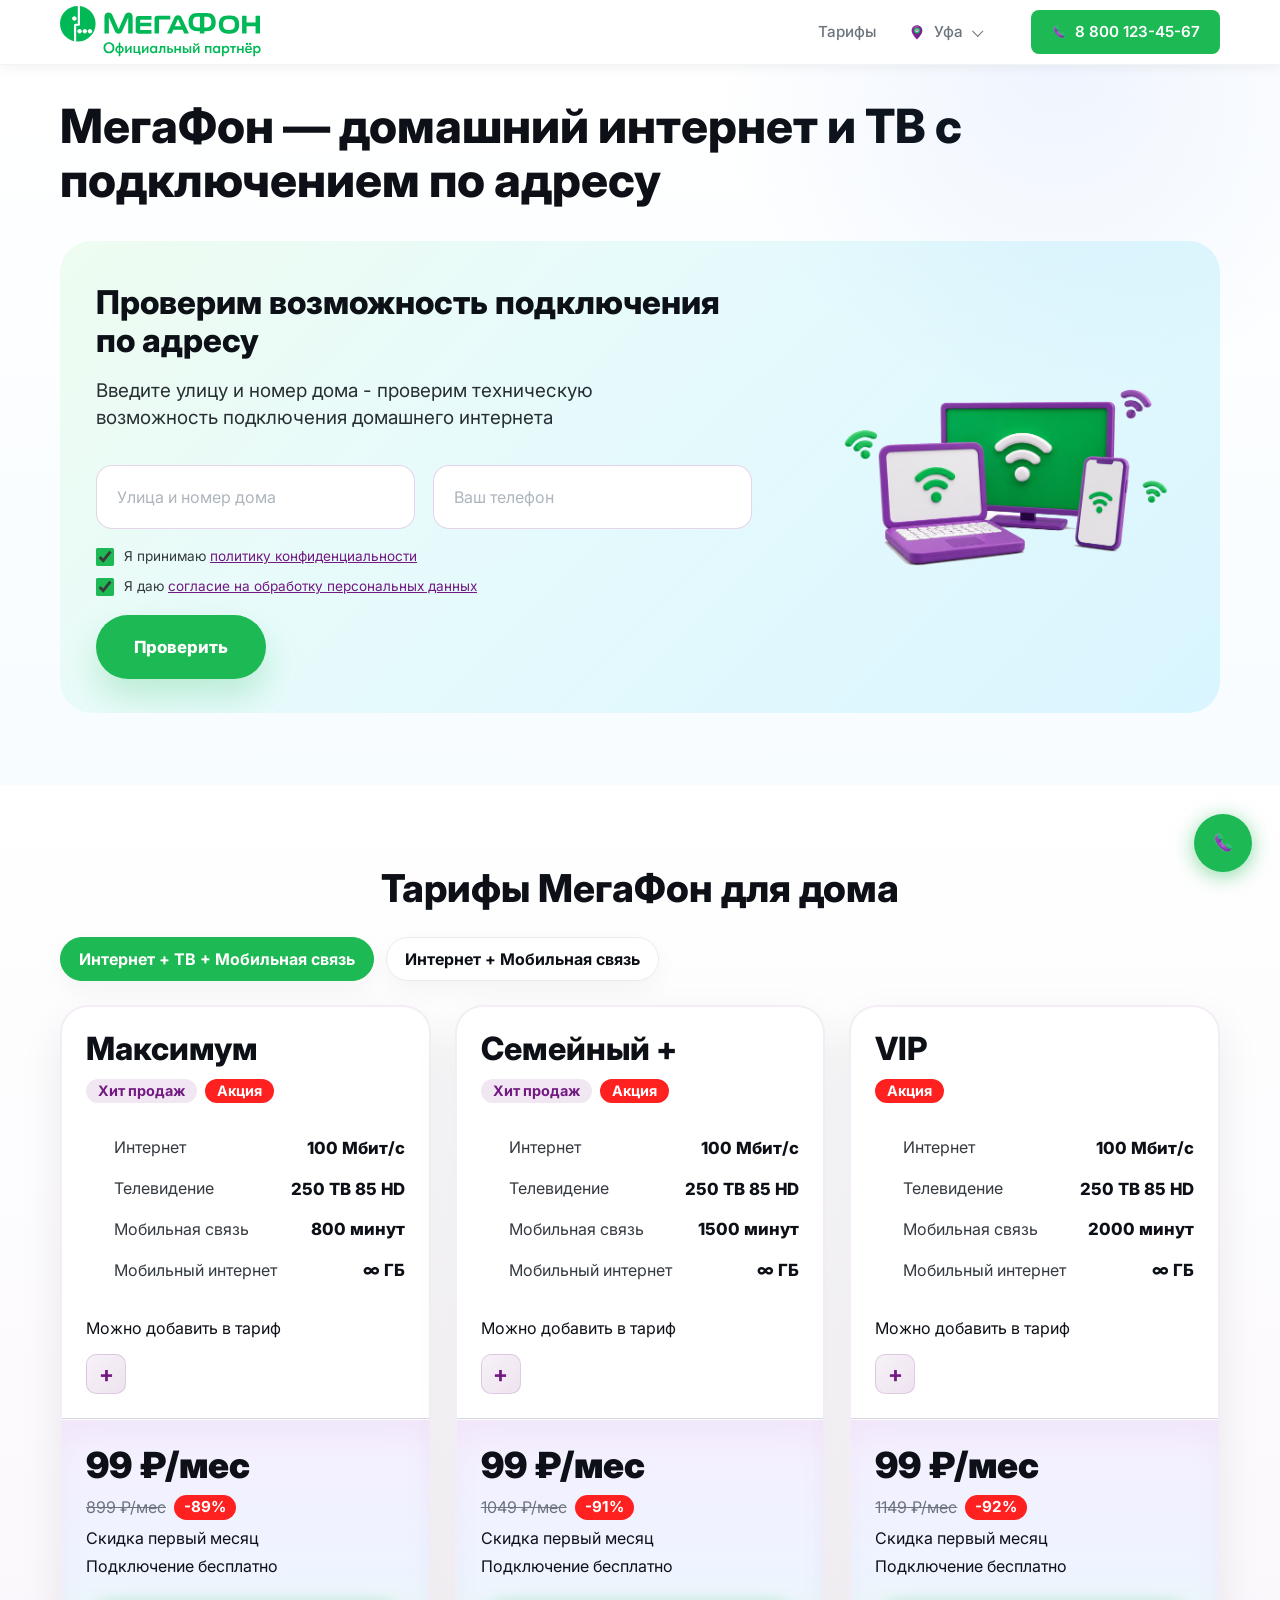
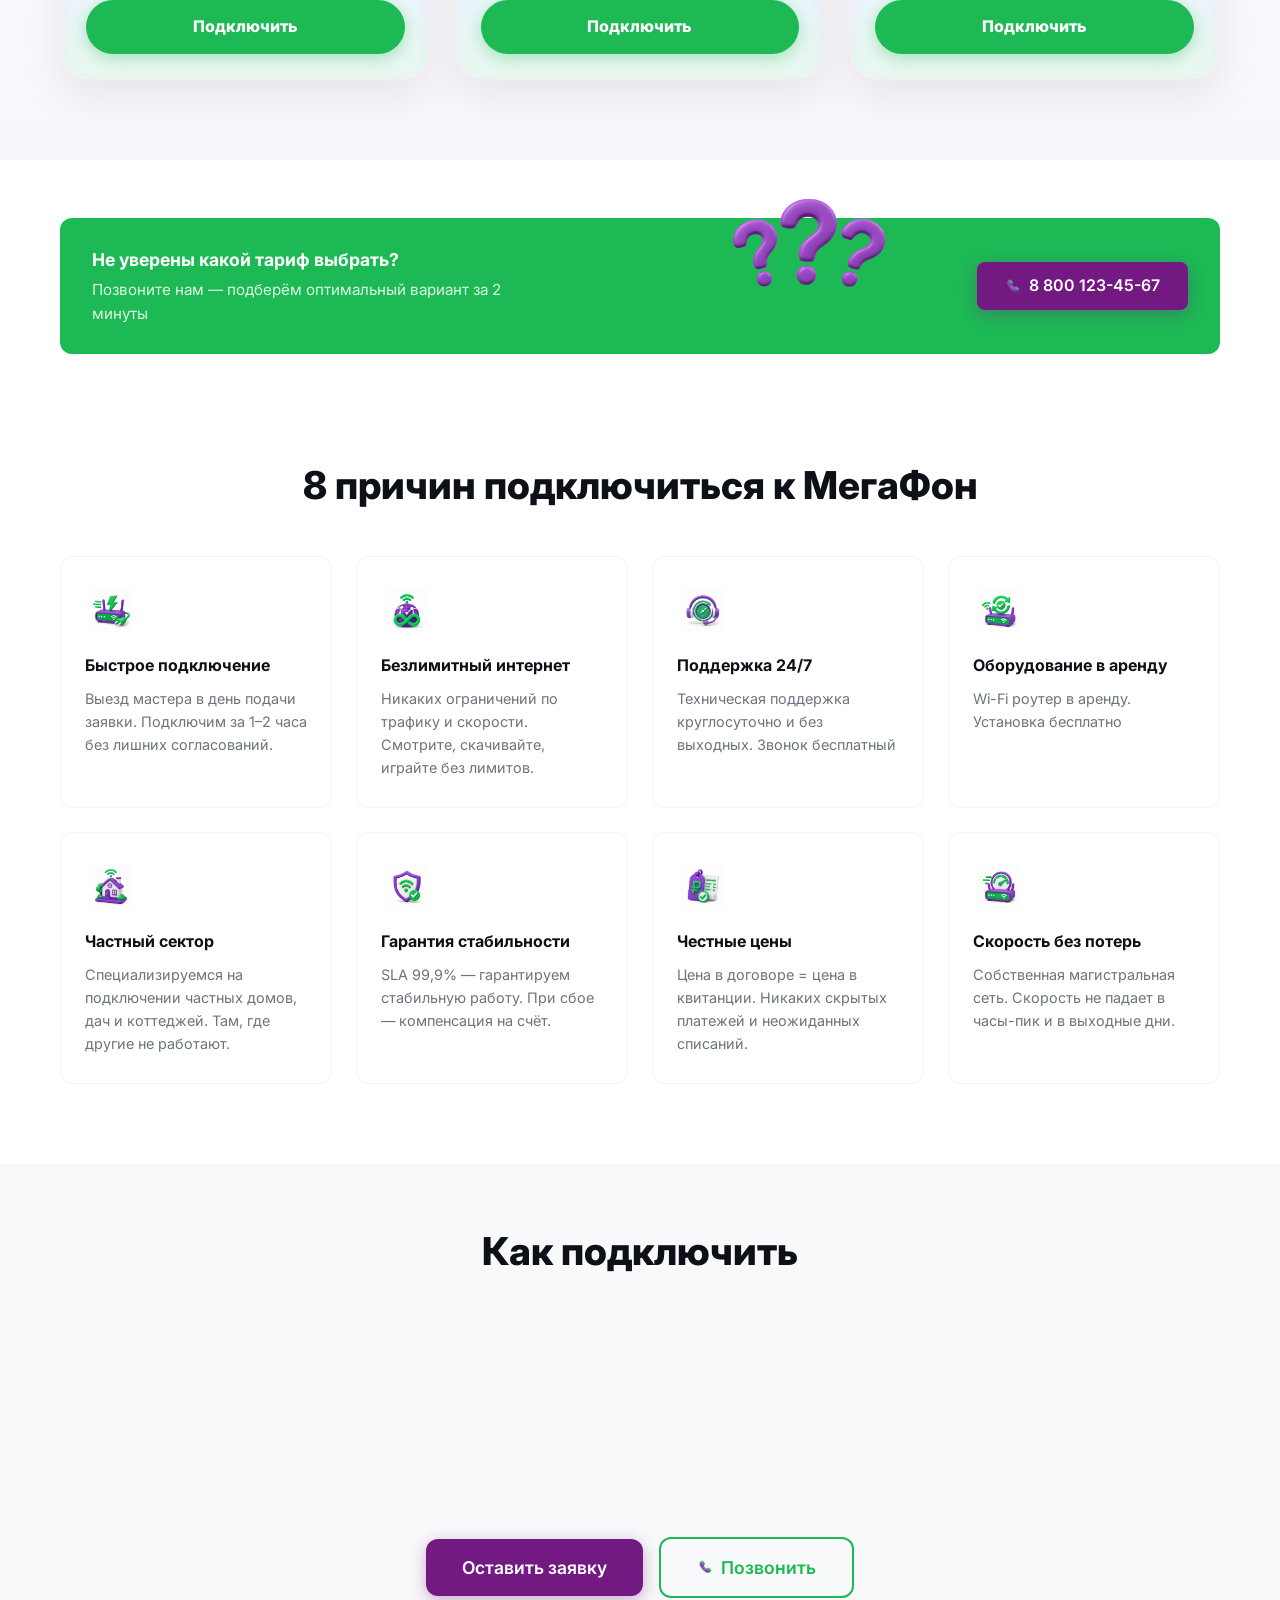
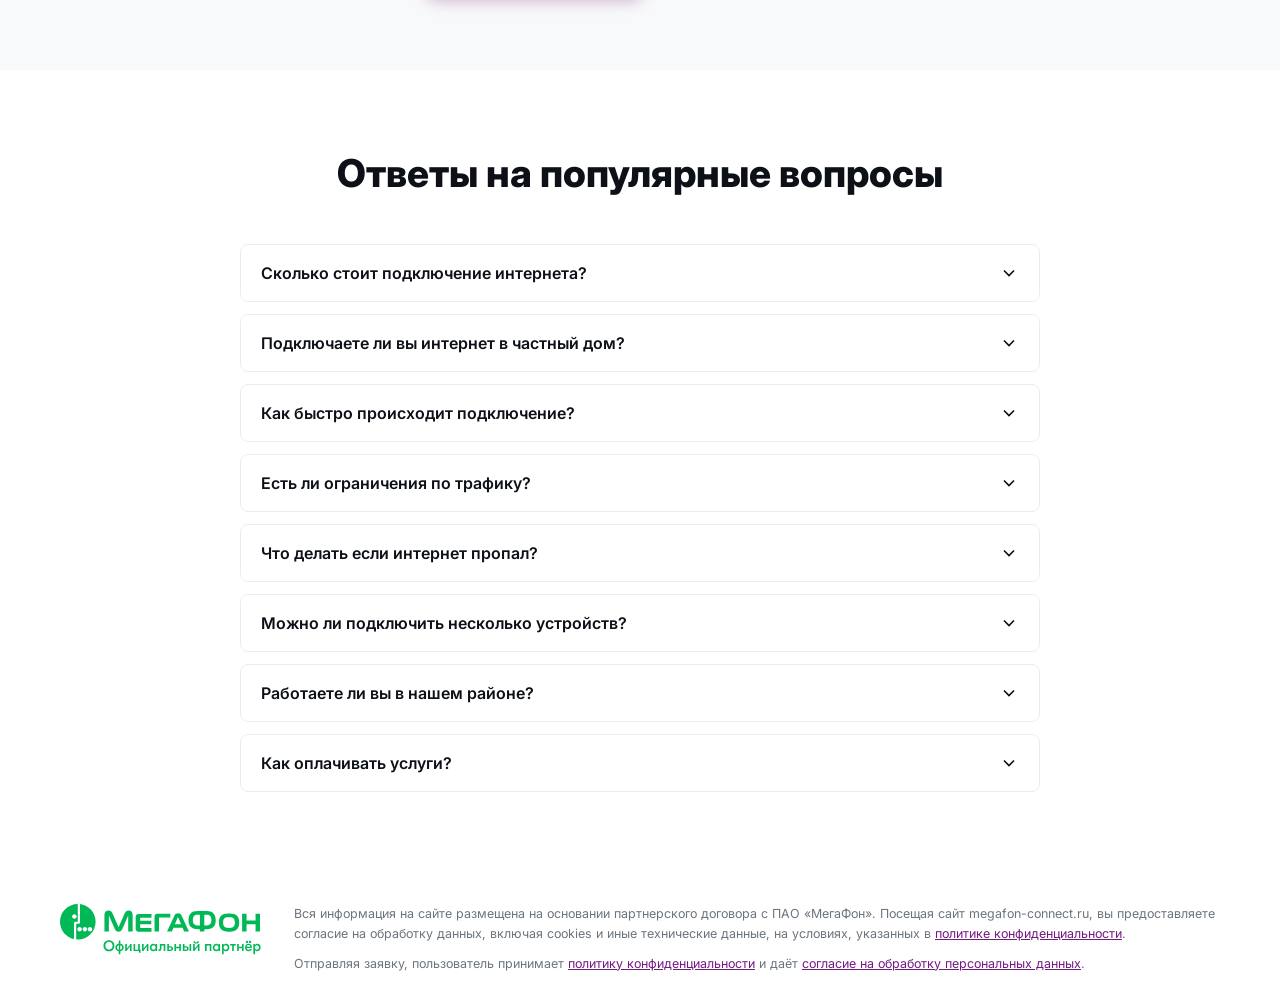
==== commit 61af7d90: "itog" ====
--- a/index.html
+++ b/index.html
@@ -1,4 +1,4 @@
-<!DOCTYPE html>
+﻿<!DOCTYPE html>
 <html lang="ru">
 <head>
   <meta charset="UTF-8">
@@ -10,7 +10,7 @@
   <meta property="og:description" content="Быстрый безлимитный интернет. Бесплатное подключение. Выезд мастера в день заявки.">
   <meta property="og:type" content="website">
   <title>МегаСеть — Интернет в частный дом от 490 руб/мес | Бесплатное подключение</title>
-  <link rel="icon" type="image/png" href="@megafon/ui-icons/service-logos-24-megafon_lk.svg">
+  <link rel="icon" type="image/png" href="img/favicon.png">
   <link rel="stylesheet" href="css/style.css">
   <link rel="preconnect" href="https://fonts.googleapis.com">
   <link href="https://fonts.googleapis.com/css2?family=Inter:wght@400;500;600;700;800&display=swap" rel="stylesheet">
@@ -20,18 +20,42 @@
 <!-- ===== HEADER ===== -->
 <header class="header" id="header">
   <div class="container header__inner">
-    <a href="/" class="logo">
-      <img src="/img/logo-new.svg" alt="">
+    <a href="index.html" class="logo">
+      <img src="img/logo-new.svg" alt="">
     </a>
     <nav class="nav" id="nav">
       <a href="#tariffs" class="nav__link">Тарифы</a>
-      <a href="#coverage" class="nav__link">Проверить адрес</a>
-      <a href="#advantages" class="nav__link">Преимущества</a>
-      <a href="#faq" class="nav__link">FAQ</a>
+      <details class="city-menu">
+        <summary class="city-menu__summary">
+          <span class="city-menu__label">
+            <img src="img/geolocation_megafon_style.svg" alt="" class="city-menu__icon">
+            Уфа
+          </span>
+          <span class="city-menu__chevron" aria-hidden="true"></span>
+        </summary>
+        <div class="city-menu__dropdown">
+          <button type="button" class="city-menu__item">Москва</button>
+          <button type="button" class="city-menu__item">Санкт-Петербург</button>
+          <button type="button" class="city-menu__item">Новосибирск</button>
+          <button type="button" class="city-menu__item">Екатеринбург</button>
+          <button type="button" class="city-menu__item">Казань</button>
+          <button type="button" class="city-menu__item">Нижний Новгород</button>
+          <button type="button" class="city-menu__item">Челябинск</button>
+          <button type="button" class="city-menu__item">Красноярск</button>
+          <button type="button" class="city-menu__item">Самара</button>
+          <button type="button" class="city-menu__item">Уфа</button>
+          <button type="button" class="city-menu__item">Ростов-На-Дону</button>
+          <button type="button" class="city-menu__item">Омск</button>
+          <button type="button" class="city-menu__item">Краснодар</button>
+          <button type="button" class="city-menu__item">Воронеж</button>
+          <button type="button" class="city-menu__item">Пермь</button>
+          <button type="button" class="city-menu__item">Волгоград</button>
+        </div>
+      </details>
     </nav>
     <div class="header__contacts">
       <a href="tel:+78001234567" class="btn btn--phone">
-        <svg width="16" height="16" viewBox="0 0 24 24" fill="none" stroke="currentColor" stroke-width="2"><path d="M22 16.92v3a2 2 0 01-2.18 2 19.79 19.79 0 01-8.63-3.07A19.5 19.5 0 013.07 9.81 19.79 19.79 0 01.01 1.18 2 2 0 012 0h3a2 2 0 012 1.72c.127.96.361 1.903.7 2.81a2 2 0 01-.45 2.11L6.09 7.91a16 16 0 006 6l1.27-1.27a2 2 0 012.11-.45c.907.339 1.85.573 2.81.7A2 2 0 0122 16.92z"/></svg>
+        <img src="img/phone.png" alt="" class="phone-icon">
         8 800 123-45-67
       </a>
     </div>
@@ -44,106 +68,38 @@
 <!-- ===== HERO ===== -->
 <section class="hero" id="home">
   <div class="container hero__inner">
-    <div class="hero__content">
-      <div class="hero__badge">🔥 Акция: бесплатное подключение до конца месяца</div>
-      <h1 class="hero__title">Быстрый интернет<br>в частный дом<br><span class="highlight">от 490 ₽/мес</span></h1>
-      <p class="hero__subtitle">Безлимитный интернет до 1 Гбит/с. Без обрывов, без ограничений. Выезд мастера в день заявки — бесплатно.</p>
-      <ul class="hero__features">
-        <li><svg class="check-icon" viewBox="0 0 24 24"><polyline points="20 6 9 17 4 12"/></svg> Бесплатное подключение и настройка</li>
-        <li><svg class="check-icon" viewBox="0 0 24 24"><polyline points="20 6 9 17 4 12"/></svg> Работаем в частном секторе и на дачах</li>
-        <li><svg class="check-icon" viewBox="0 0 24 24"><polyline points="20 6 9 17 4 12"/></svg> Гарантия стабильности 99,9%</li>
-        <li><svg class="check-icon" viewBox="0 0 24 24"><polyline points="20 6 9 17 4 12"/></svg> Техподдержка 24/7 — бесплатно</li>
-      </ul>
-      <form class="hero__form" id="hero-form" action="#" method="post">
-        <div class="form__group">
-          <input type="text" name="address" class="form__input" placeholder="Ваш адрес (улица, дом)" required autocomplete="street-address">
-        </div>
-        <div class="form__group">
-          <input type="tel" name="phone" class="form__input" placeholder="Ваш телефон" required autocomplete="tel">
-        </div>
-        <button type="submit" class="btn btn--primary btn--large btn--full">
-          Проверить подключение — бесплатно
-        </button>
-        <p class="form__agree">Нажимая кнопку, вы соглашаетесь с <a href="/privacy">политикой конфиденциальности</a></p>
-      </form>
-    </div>
-    <div class="hero__image">
-      <!-- Место для главного изображения -->
-      <div class="img-placeholder img-placeholder--hero">
-        <span>Изображение: счастливая семья дома с интернетом<br>Рекомендуемый размер: 600×500px</span>
-      </div>
-      <div class="hero__stats">
-        <div class="stat">
-          <strong>12 000+</strong>
-          <span>довольных клиентов</span>
-        </div>
-        <div class="stat">
-          <strong>5 лет</strong>
-          <span>на рынке</span>
-        </div>
-        <div class="stat">
-          <strong>99,9%</strong>
-          <span>uptime сети</span>
-        </div>
-      </div>
-    </div>
-  </div>
-  <div class="hero__scroll">
-    <div class="scroll-indicator">
-      <span>Узнать больше</span>
-      <div class="scroll-arrow"></div>
-    </div>
-  </div>
-</section>
-
-<!-- ===== TICKER (бегущая строка) ===== -->
-<div class="ticker">
-  <div class="ticker__inner">
-    <span>⚡ Скорость до 1 Гбит/с</span>
-    <span>🏠 Частный сектор</span>
-    <span>✅ Бесплатное подключение</span>
-    <span>📞 Поддержка 24/7</span>
-    <span>💳 Без абонентской платы за первый месяц</span>
-    <span>🔒 Гарантия качества</span>
-    <span>⚡ Скорость до 1 Гбит/с</span>
-    <span>🏠 Частный сектор</span>
-    <span>✅ Бесплатное подключение</span>
-    <span>📞 Поддержка 24/7</span>
-    <span>💳 Без абонентской платы за первый месяц</span>
-    <span>🔒 Гарантия качества</span>
-  </div>
-</div>
-
-<!-- ===== COVERAGE CHECK ===== -->
-<section class="coverage" id="coverage">
-  <div class="container">
-    <div class="coverage__inner">
-      <div class="coverage__text">
-        <h2 class="section__title">Проверьте подключение<br>по вашему адресу</h2>
-        <p class="section__desc">Введите адрес — мгновенно покажем доступные тарифы и сроки подключения. Уже подключили более 200 улиц в вашем районе.</p>
-        <ul class="coverage__list">
-          <li><svg class="check-icon" viewBox="0 0 24 24"><polyline points="20 6 9 17 4 12"/></svg> Результат — мгновенно</li>
-          <li><svg class="check-icon" viewBox="0 0 24 24"><polyline points="20 6 9 17 4 12"/></svg> Без обязательств</li>
-          <li><svg class="check-icon" viewBox="0 0 24 24"><polyline points="20 6 9 17 4 12"/></svg> Подберём лучший тариф</li>
+    <h1 class="hero__title">МегаФон — домашний интернет и ТВ с подключением по адресу</h1>
+    <div class="hero__panel">
+      <div class="hero__content">
+        <p class="hero__subtitle">Проверим возможность подключения по адресу</p>
+        <ul class="hero__features">
+          <li>Введите улицу и номер дома - проверим техническую возможность подключения домашнего интернета</li>
         </ul>
-      </div>
-      <form class="coverage__form" id="coverage-form" action="#" method="post">
-        <div class="form__group">
-          <label class="form__label">Ваш адрес</label>
-          <input type="text" name="address" class="form__input form__input--large" placeholder="Например: ул. Садовая, 15" required>
-        </div>
-        <div class="form__group">
-          <label class="form__label">Телефон для связи</label>
-          <input type="tel" name="phone" class="form__input form__input--large" placeholder="+7 (___) ___-__-__" required>
-        </div>
-        <button type="submit" class="btn btn--primary btn--large btn--full">
-          Проверить подключение
-        </button>
-        <div class="coverage__guarantee">
-          <svg viewBox="0 0 24 24" width="20" height="20" fill="none" stroke="currentColor" stroke-width="2"><path d="M12 22s8-4 8-10V5l-8-3-8 3v7c0 6 8 10 8 10z"/></svg>
-          <span>Без спама. Ваши данные под защитой.</span>
-        </div>
-      </form>
+        <form class="hero__form" id="hero-form" action="#" method="post">
+          <div class="form__group">
+            <input type="text" name="address" class="form__input hero__input" placeholder="Улица и номер дома" required autocomplete="street-address">
+          </div>
+          <div class="form__group">
+            <input type="tel" name="phone" class="form__input hero__input" placeholder="Ваш телефон" required autocomplete="tel">
+          </div>
+          <div class="form__consents form__consents--hero">
+            <label class="form-consent">
+              <input type="checkbox" name="privacy_policy" class="form-consent__input" required checked>
+              <span class="form-consent__text">Я принимаю <a href="privacy.html#privacy-policy" target="_blank" rel="noopener">политику конфиденциальности</a></span>
+            </label>
+            <label class="form-consent">
+              <input type="checkbox" name="personal_data_processing" class="form-consent__input" required checked>
+              <span class="form-consent__text">Я даю <a href="privacy.html#personal-data-consent" target="_blank" rel="noopener">согласие на обработку персональных данных</a></span>
+            </label>
+          </div>
+          <button type="submit" class="btn btn--primary btn--large hero__cta">
+            Проверить
+          </button>
+        </form>
+      </div>
+      <div class="hero__image">
+        <img src="img/hero.png" alt="Домашний интернет и ТВ МегаФон" class="hero__illustration">
+      </div>
     </div>
   </div>
 </section>
@@ -151,118 +107,386 @@
 <!-- ===== TARIFFS ===== -->
 <section class="tariffs" id="tariffs">
   <div class="container">
-    <div class="section__header">
-      <span class="section__label">Тарифные планы</span>
-      <h2 class="section__title">Выберите подходящий тариф</h2>
-      <p class="section__desc">Все тарифы — безлимитный интернет без ограничений скорости и объёма трафика</p>
-    </div>
-    <div class="tariffs__grid">
-
-      <!-- Тариф 1 -->
-      <div class="tariff-card">
-        <div class="tariff-card__header">
-          <div class="tariff-card__name">Базовый</div>
-          <div class="tariff-card__speed">100 Мбит/с</div>
-          <div class="tariff-card__price">
-            <span class="price__amount">490</span>
-            <span class="price__currency">₽/мес</span>
-          </div>
-          <div class="tariff-card__old-price">Подключение — <s>2500 ₽</s> <strong>бесплатно</strong></div>
-        </div>
-        <ul class="tariff-card__features">
-          <li><svg class="check-icon" viewBox="0 0 24 24"><polyline points="20 6 9 17 4 12"/></svg> Скорость до 100 Мбит/с</li>
-          <li><svg class="check-icon" viewBox="0 0 24 24"><polyline points="20 6 9 17 4 12"/></svg> Безлимитный трафик</li>
-          <li><svg class="check-icon" viewBox="0 0 24 24"><polyline points="20 6 9 17 4 12"/></svg> Wi-Fi роутер в аренду</li>
-          <li><svg class="check-icon" viewBox="0 0 24 24"><polyline points="20 6 9 17 4 12"/></svg> Техподдержка 24/7</li>
-          <li class="disabled"><svg viewBox="0 0 24 24" width="16" height="16" stroke="#ccc" fill="none" stroke-width="2"><line x1="18" y1="6" x2="6" y2="18"/><line x1="6" y1="6" x2="18" y2="18"/></svg> Статический IP</li>
-          <li class="disabled"><svg viewBox="0 0 24 24" width="16" height="16" stroke="#ccc" fill="none" stroke-width="2"><line x1="18" y1="6" x2="6" y2="18"/><line x1="6" y1="6" x2="18" y2="18"/></svg> Антивирус в подарок</li>
-        </ul>
-        <a href="#hero-form" class="btn btn--outline btn--full tariff-cta">Подключить</a>
-      </div>
-
-      <!-- Тариф 2 (ПОПУЛЯРНЫЙ) -->
-      <div class="tariff-card tariff-card--popular">
-        <div class="tariff-card__badge">Выбор клиентов</div>
-        <div class="tariff-card__header">
-          <div class="tariff-card__name">Оптимальный</div>
-          <div class="tariff-card__speed">300 Мбит/с</div>
-          <div class="tariff-card__price">
-            <span class="price__amount">690</span>
-            <span class="price__currency">₽/мес</span>
-          </div>
-          <div class="tariff-card__old-price">Подключение — <s>2500 ₽</s> <strong>бесплатно</strong></div>
-        </div>
-        <ul class="tariff-card__features">
-          <li><svg class="check-icon" viewBox="0 0 24 24"><polyline points="20 6 9 17 4 12"/></svg> Скорость до 300 Мбит/с</li>
-          <li><svg class="check-icon" viewBox="0 0 24 24"><polyline points="20 6 9 17 4 12"/></svg> Безлимитный трафик</li>
-          <li><svg class="check-icon" viewBox="0 0 24 24"><polyline points="20 6 9 17 4 12"/></svg> Wi-Fi роутер в аренду</li>
-          <li><svg class="check-icon" viewBox="0 0 24 24"><polyline points="20 6 9 17 4 12"/></svg> Техподдержка 24/7</li>
-          <li><svg class="check-icon" viewBox="0 0 24 24"><polyline points="20 6 9 17 4 12"/></svg> Статический IP</li>
-          <li><svg class="check-icon" viewBox="0 0 24 24"><polyline points="20 6 9 17 4 12"/></svg> Антивирус в подарок</li>
-        </ul>
-        <a href="#hero-form" class="btn btn--primary btn--full tariff-cta">Подключить</a>
-      </div>
-
-      <!-- Тариф 3 -->
-      <div class="tariff-card">
-        <div class="tariff-card__header">
-          <div class="tariff-card__name">Максимальный</div>
-          <div class="tariff-card__speed">1 Гбит/с</div>
-          <div class="tariff-card__price">
-            <span class="price__amount">990</span>
-            <span class="price__currency">₽/мес</span>
-          </div>
-          <div class="tariff-card__old-price">Подключение — <s>2500 ₽</s> <strong>бесплатно</strong></div>
-        </div>
-        <ul class="tariff-card__features">
-          <li><svg class="check-icon" viewBox="0 0 24 24"><polyline points="20 6 9 17 4 12"/></svg> Скорость до 1 Гбит/с</li>
-          <li><svg class="check-icon" viewBox="0 0 24 24"><polyline points="20 6 9 17 4 12"/></svg> Безлимитный трафик</li>
-          <li><svg class="check-icon" viewBox="0 0 24 24"><polyline points="20 6 9 17 4 12"/></svg> Wi-Fi роутер в аренду</li>
-          <li><svg class="check-icon" viewBox="0 0 24 24"><polyline points="20 6 9 17 4 12"/></svg> Техподдержка 24/7</li>
-          <li><svg class="check-icon" viewBox="0 0 24 24"><polyline points="20 6 9 17 4 12"/></svg> Статический IP</li>
-          <li><svg class="check-icon" viewBox="0 0 24 24"><polyline points="20 6 9 17 4 12"/></svg> Антивирус + ТВ в подарок</li>
-        </ul>
-        <a href="#hero-form" class="btn btn--outline btn--full tariff-cta">Подключить</a>
-      </div>
-
-      <!-- Тариф 4 Бизнес -->
-      <div class="tariff-card tariff-card--business">
-        <div class="tariff-card__header">
-          <div class="tariff-card__name">Бизнес</div>
-          <div class="tariff-card__speed">До 1 Гбит/с</div>
-          <div class="tariff-card__price">
-            <span class="price__amount">от 1490</span>
-            <span class="price__currency">₽/мес</span>
-          </div>
-          <div class="tariff-card__old-price">Индивидуальный расчёт</div>
-        </div>
-        <ul class="tariff-card__features">
-          <li><svg class="check-icon" viewBox="0 0 24 24"><polyline points="20 6 9 17 4 12"/></svg> Выделенный канал</li>
-          <li><svg class="check-icon" viewBox="0 0 24 24"><polyline points="20 6 9 17 4 12"/></svg> SLA 99,9%</li>
-          <li><svg class="check-icon" viewBox="0 0 24 24"><polyline points="20 6 9 17 4 12"/></svg> Персональный менеджер</li>
-          <li><svg class="check-icon" viewBox="0 0 24 24"><polyline points="20 6 9 17 4 12"/></svg> Приоритетная поддержка</li>
-          <li><svg class="check-icon" viewBox="0 0 24 24"><polyline points="20 6 9 17 4 12"/></svg> Статические IP-адреса</li>
-          <li><svg class="check-icon" viewBox="0 0 24 24"><polyline points="20 6 9 17 4 12"/></svg> Видеонаблюдение, АТС</li>
-        </ul>
-        <a href="#hero-form" class="btn btn--green btn--full tariff-cta">Получить расчёт</a>
-      </div>
-
-    </div>
-    <p class="tariffs__note">* Все цены указаны с НДС. Бесплатное подключение действует при заключении договора на 6 месяцев.</p>
+    <div class="section__header tariffs__intro">
+      <h2 class="section__title">Тарифы МегаФон для дома</h2>
+    </div>
+
+    <div class="tariffs__filters" aria-label="Категории тарифов">
+      <button type="button" class="tariffs__filter tariffs__filter--active" data-tariff-panel="tariffs-tv-mobile" aria-pressed="true" aria-controls="tariffs-tv-mobile">
+        <span>Интернет + ТВ + Мобильная связь</span>
+      </button>
+      <button type="button" class="tariffs__filter" data-tariff-panel="tariffs-mobile" aria-pressed="false" aria-controls="tariffs-mobile">
+        <span>Интернет + Мобильная связь</span>
+      </button>
+    </div>
+
+    <div class="tariffs__panel" id="tariffs-mobile" hidden>
+      <div class="tariffs__grid">
+        <article class="tariff-card">
+          <div class="tariff-card__content">
+            <div class="tariff-card__header">
+              <h3 class="tariff-card__title">Минимум</h3>
+              <div class="tariff-card__promos">
+                <span class="tariff-card__promo">Акция</span>
+              </div>
+            </div>
+
+            <div class="tariff-card__specs">
+              <div class="tariff-spec">
+                <span class="tariff-spec__label">
+                  <img src="@megafon/ui-icons/basic-16-net_16.svg" alt="">
+                  <span>Интернет</span>
+                </span>
+                <strong class="tariff-spec__value">100 Мбит/с</strong>
+              </div>
+              <div class="tariff-spec">
+                <span class="tariff-spec__label">
+                  <img src="@megafon/ui-icons/basic-16-phone_16.svg" alt="">
+                  <span>Мобильная связь</span>
+                </span>
+                <strong class="tariff-spec__value">200 минут</strong>
+              </div>
+              <div class="tariff-spec">
+                <span class="tariff-spec__label">
+                  <img src="@megafon/ui-icons/basic-16-sim-card_16.svg" alt="">
+                  <span>Мобильный интернет</span>
+                </span>
+                <strong class="tariff-spec__value">10 ГБ</strong>
+              </div>
+            </div>
+
+            <div class="tariff-card__addons">
+              <div class="tariff-card__addons-title">Можно добавить в тариф</div>
+              <div class="tariff-card__addon-badge" aria-hidden="true">+</div>
+            </div>
+          </div>
+
+          <div class="tariff-card__footer">
+            <div class="tariff-card__price-row">
+              <div class="tariff-card__price">0 ₽/мес</div>
+              <div class="tariff-card__price-meta">
+                <span class="tariff-card__old-price">800 ₽/мес</span>
+                <span class="tariff-card__discount">-100%</span>
+              </div>
+            </div>
+            <p class="tariff-card__caption">Скидка первый месяц</p>
+            <p class="tariff-card__caption">Подключение бесплатно</p>
+            <button type="button" class="btn btn--green btn--full tariff-card__button" data-open-modal="modal-application" data-request-topic="Тариф Минимум" data-modal-title="Подключение тарифа «Минимум»">Подключить</button>
+          </div>
+        </article>
+
+        <article class="tariff-card">
+          <div class="tariff-card__content">
+            <div class="tariff-card__header">
+              <h3 class="tariff-card__title">Безлимит +</h3>
+              <div class="tariff-card__promos">
+                <span class="tariff-card__promo">Акция</span>
+              </div>
+            </div>
+
+            <div class="tariff-card__specs">
+              <div class="tariff-spec">
+                <span class="tariff-spec__label">
+                  <img src="@megafon/ui-icons/basic-16-net_16.svg" alt="">
+                  <span>Интернет</span>
+                </span>
+                <strong class="tariff-spec__value">100 Мбит/с</strong>
+              </div>
+              <div class="tariff-spec">
+                <span class="tariff-spec__label">
+                  <img src="@megafon/ui-icons/basic-16-phone_16.svg" alt="">
+                  <span>Мобильная связь</span>
+                </span>
+                <strong class="tariff-spec__value">150 минут</strong>
+              </div>
+              <div class="tariff-spec">
+                <span class="tariff-spec__label">
+                  <img src="@megafon/ui-icons/basic-16-sim-card_16.svg" alt="">
+                  <span>Мобильный интернет</span>
+                </span>
+                <strong class="tariff-spec__value">∞ ГБ</strong>
+              </div>
+            </div>
+
+            <div class="tariff-card__addons">
+              <div class="tariff-card__addons-title">Можно добавить в тариф</div>
+              <div class="tariff-card__addon-badge" aria-hidden="true">+</div>
+            </div>
+          </div>
+
+          <div class="tariff-card__footer">
+            <div class="tariff-card__price-row">
+              <div class="tariff-card__price">0 ₽/мес</div>
+              <div class="tariff-card__price-meta">
+                <span class="tariff-card__old-price">800 ₽/мес</span>
+                <span class="tariff-card__discount">-100%</span>
+              </div>
+            </div>
+            <p class="tariff-card__caption">Скидка первый месяц</p>
+            <p class="tariff-card__caption">Подключение бесплатно</p>
+            <button type="button" class="btn btn--green btn--full tariff-card__button" data-open-modal="modal-application" data-request-topic="Тариф Безлимит +" data-modal-title="Подключение тарифа «Безлимит +»">Подключить</button>
+          </div>
+        </article>
+
+        <article class="tariff-card">
+          <div class="tariff-card__content">
+            <div class="tariff-card__header">
+              <h3 class="tariff-card__title">Минимум 400</h3>
+              <div class="tariff-card__promos">
+                <span class="tariff-card__promo">Акция</span>
+              </div>
+            </div>
+
+            <div class="tariff-card__specs">
+              <div class="tariff-spec">
+                <span class="tariff-spec__label">
+                  <img src="@megafon/ui-icons/basic-16-net_16.svg" alt="">
+                  <span>Интернет</span>
+                </span>
+                <strong class="tariff-spec__value">400 Мбит/с</strong>
+              </div>
+              <div class="tariff-spec">
+                <span class="tariff-spec__label">
+                  <img src="@megafon/ui-icons/basic-16-phone_16.svg" alt="">
+                  <span>Мобильная связь</span>
+                </span>
+                <strong class="tariff-spec__value">200 минут</strong>
+              </div>
+              <div class="tariff-spec">
+                <span class="tariff-spec__label">
+                  <img src="@megafon/ui-icons/basic-16-sim-card_16.svg" alt="">
+                  <span>Мобильный интернет</span>
+                </span>
+                <strong class="tariff-spec__value">10 ГБ</strong>
+              </div>
+            </div>
+
+            <div class="tariff-card__addons">
+              <div class="tariff-card__addons-title">Можно добавить в тариф</div>
+              <div class="tariff-card__addon-badge" aria-hidden="true">+</div>
+            </div>
+          </div>
+
+          <div class="tariff-card__footer">
+            <div class="tariff-card__price-row">
+              <div class="tariff-card__price">0 ₽/мес</div>
+              <div class="tariff-card__price-meta">
+                <span class="tariff-card__old-price">900 ₽/мес</span>
+                <span class="tariff-card__discount">-100%</span>
+              </div>
+            </div>
+            <p class="tariff-card__caption">Скидка первый месяц</p>
+            <p class="tariff-card__caption">Подключение бесплатно</p>
+            <button type="button" class="btn btn--green btn--full tariff-card__button" data-open-modal="modal-application" data-request-topic="Тариф Минимум 400" data-modal-title="Подключение тарифа «Минимум 400»">Подключить</button>
+          </div>
+        </article>
+      </div>
+    </div>
+
+    <div class="tariffs__panel tariffs__panel--active" id="tariffs-tv-mobile">
+      <div class="tariffs__grid">
+        <article class="tariff-card">
+          <div class="tariff-card__content">
+            <div class="tariff-card__header">
+              <h3 class="tariff-card__title">Максимум</h3>
+              <div class="tariff-card__promos">
+                <span class="tariff-card__promo tariff-card__promo--hit">Хит продаж</span>
+                <span class="tariff-card__promo">Акция</span>
+              </div>
+            </div>
+
+            <div class="tariff-card__specs">
+              <div class="tariff-spec">
+                <span class="tariff-spec__label">
+                  <img src="@megafon/ui-icons/basic-16-net_16.svg" alt="">
+                  <span>Интернет</span>
+                </span>
+                <strong class="tariff-spec__value">100 Мбит/с</strong>
+              </div>
+              <div class="tariff-spec">
+                <span class="tariff-spec__label">
+                  <img src="@megafon/ui-icons/basic-16-tv_16.svg" alt="">
+                  <span>Телевидение</span>
+                </span>
+                <strong class="tariff-spec__value">250 ТВ 85 HD</strong>
+              </div>
+              <div class="tariff-spec">
+                <span class="tariff-spec__label">
+                  <img src="@megafon/ui-icons/basic-16-phone_16.svg" alt="">
+                  <span>Мобильная связь</span>
+                </span>
+                <strong class="tariff-spec__value">800 минут</strong>
+              </div>
+              <div class="tariff-spec">
+                <span class="tariff-spec__label">
+                  <img src="@megafon/ui-icons/basic-16-sim-card_16.svg" alt="">
+                  <span>Мобильный интернет</span>
+                </span>
+                <strong class="tariff-spec__value">∞ ГБ</strong>
+              </div>
+            </div>
+
+            <div class="tariff-card__addons">
+              <div class="tariff-card__addons-title">Можно добавить в тариф</div>
+              <div class="tariff-card__addon-badge" aria-hidden="true">+</div>
+            </div>
+          </div>
+
+          <div class="tariff-card__footer">
+            <div class="tariff-card__price-row">
+              <div class="tariff-card__price">99 ₽/мес</div>
+              <div class="tariff-card__price-meta">
+                <span class="tariff-card__old-price">899 ₽/мес</span>
+                <span class="tariff-card__discount">-89%</span>
+              </div>
+            </div>
+            <p class="tariff-card__caption">Скидка первый месяц</p>
+            <p class="tariff-card__caption">Подключение бесплатно</p>
+            <button type="button" class="btn btn--green btn--full tariff-card__button" data-open-modal="modal-application" data-request-topic="Тариф Максимум" data-modal-title="Подключение тарифа «Максимум»">Подключить</button>
+          </div>
+        </article>
+
+        <article class="tariff-card">
+          <div class="tariff-card__content">
+            <div class="tariff-card__header">
+              <h3 class="tariff-card__title">Семейный +</h3>
+              <div class="tariff-card__promos">
+                <span class="tariff-card__promo tariff-card__promo--hit">Хит продаж</span>
+                <span class="tariff-card__promo">Акция</span>
+              </div>
+            </div>
+
+            <div class="tariff-card__specs">
+              <div class="tariff-spec">
+                <span class="tariff-spec__label">
+                  <img src="@megafon/ui-icons/basic-16-net_16.svg" alt="">
+                  <span>Интернет</span>
+                </span>
+                <strong class="tariff-spec__value">100 Мбит/с</strong>
+              </div>
+              <div class="tariff-spec">
+                <span class="tariff-spec__label">
+                  <img src="@megafon/ui-icons/basic-16-tv_16.svg" alt="">
+                  <span>Телевидение</span>
+                </span>
+                <strong class="tariff-spec__value">250 ТВ 85 HD</strong>
+              </div>
+              <div class="tariff-spec">
+                <span class="tariff-spec__label">
+                  <img src="@megafon/ui-icons/basic-16-phone_16.svg" alt="">
+                  <span>Мобильная связь</span>
+                </span>
+                <strong class="tariff-spec__value">1500 минут</strong>
+              </div>
+              <div class="tariff-spec">
+                <span class="tariff-spec__label">
+                  <img src="@megafon/ui-icons/basic-16-sim-card_16.svg" alt="">
+                  <span>Мобильный интернет</span>
+                </span>
+                <strong class="tariff-spec__value">∞ ГБ</strong>
+              </div>
+            </div>
+
+            <div class="tariff-card__addons">
+              <div class="tariff-card__addons-title">Можно добавить в тариф</div>
+              <div class="tariff-card__addon-badge" aria-hidden="true">+</div>
+            </div>
+          </div>
+
+          <div class="tariff-card__footer">
+            <div class="tariff-card__price-row">
+              <div class="tariff-card__price">99 ₽/мес</div>
+              <div class="tariff-card__price-meta">
+                <span class="tariff-card__old-price">1049 ₽/мес</span>
+                <span class="tariff-card__discount">-91%</span>
+              </div>
+            </div>
+            <p class="tariff-card__caption">Скидка первый месяц</p>
+            <p class="tariff-card__caption">Подключение бесплатно</p>
+            <button type="button" class="btn btn--green btn--full tariff-card__button" data-open-modal="modal-application" data-request-topic="Тариф Семейный +" data-modal-title="Подключение тарифа «Семейный +»">Подключить</button>
+          </div>
+        </article>
+
+        <article class="tariff-card">
+          <div class="tariff-card__content">
+            <div class="tariff-card__header">
+              <h3 class="tariff-card__title">VIP</h3>
+              <div class="tariff-card__promos">
+                <span class="tariff-card__promo">Акция</span>
+              </div>
+            </div>
+
+            <div class="tariff-card__specs">
+              <div class="tariff-spec">
+                <span class="tariff-spec__label">
+                  <img src="@megafon/ui-icons/basic-16-net_16.svg" alt="">
+                  <span>Интернет</span>
+                </span>
+                <strong class="tariff-spec__value">100 Мбит/с</strong>
+              </div>
+              <div class="tariff-spec">
+                <span class="tariff-spec__label">
+                  <img src="@megafon/ui-icons/basic-16-tv_16.svg" alt="">
+                  <span>Телевидение</span>
+                </span>
+                <strong class="tariff-spec__value">250 ТВ 85 HD</strong>
+              </div>
+              <div class="tariff-spec">
+                <span class="tariff-spec__label">
+                  <img src="@megafon/ui-icons/basic-16-phone_16.svg" alt="">
+                  <span>Мобильная связь</span>
+                </span>
+                <strong class="tariff-spec__value">2000 минут</strong>
+              </div>
+              <div class="tariff-spec">
+                <span class="tariff-spec__label">
+                  <img src="@megafon/ui-icons/basic-16-sim-card_16.svg" alt="">
+                  <span>Мобильный интернет</span>
+                </span>
+                <strong class="tariff-spec__value">∞ ГБ</strong>
+              </div>
+            </div>
+
+            <div class="tariff-card__addons">
+              <div class="tariff-card__addons-title">Можно добавить в тариф</div>
+              <div class="tariff-card__addon-badge" aria-hidden="true">+</div>
+            </div>
+          </div>
+
+          <div class="tariff-card__footer">
+            <div class="tariff-card__price-row">
+              <div class="tariff-card__price">99 ₽/мес</div>
+              <div class="tariff-card__price-meta">
+                <span class="tariff-card__old-price">1149 ₽/мес</span>
+                <span class="tariff-card__discount">-92%</span>
+              </div>
+            </div>
+            <p class="tariff-card__caption">Скидка первый месяц</p>
+            <p class="tariff-card__caption">Подключение бесплатно</p>
+            <button type="button" class="btn btn--green btn--full tariff-card__button" data-open-modal="modal-application" data-request-topic="Тариф VIP" data-modal-title="Подключение тарифа «VIP»">Подключить</button>
+          </div>
+        </article>
+      </div>
+    </div>
   </div>
 </section>
 
 <!-- ===== MINI CTA ===== -->
 <section class="mini-cta">
-  <div class="container mini-cta__inner">
+  <div class="container">
+    <div class="mini-cta__inner">
     <div class="mini-cta__text">
       <strong>Не уверены какой тариф выбрать?</strong>
       <span>Позвоните нам — подберём оптимальный вариант за 2 минуты</span>
     </div>
-    <a href="tel:+78001234567" class="btn btn--white">
-      <svg width="16" height="16" viewBox="0 0 24 24" fill="none" stroke="currentColor" stroke-width="2"><path d="M22 16.92v3a2 2 0 01-2.18 2 19.79 19.79 0 01-8.63-3.07A19.5 19.5 0 013.07 9.81 19.79 19.79 0 01.01 1.18 2 2 0 012 0h3a2 2 0 012 1.72c.127.96.361 1.903.7 2.81a2 2 0 01-.45 2.11L6.09 7.91a16 16 0 006 6l1.27-1.27a2 2 0 012.11-.45c.907.339 1.85.573 2.81.7A2 2 0 0122 16.92z"/></svg>
-      8 800 123-45-67 (бесплатно)
+    <div class="mini-cta__visual" aria-hidden="true">
+      <img src="img/qwest.png" alt="" class="mini-cta__image">
+    </div>
+    <a href="tel:+78001234567" class="btn btn--mini-cta">
+      <img src="img/phone.png" alt="" class="phone-icon">
+      8 800 123-45-67
     </a>
+    </div>
   </div>
 </section>
 
@@ -270,132 +494,66 @@
 <section class="advantages" id="advantages">
   <div class="container">
     <div class="section__header">
-      <span class="section__label">Почему выбирают нас</span>
-      <h2 class="section__title">8 причин подключиться к МегаСеть</h2>
-    </div>
-    <div class="advantages__grid">
-      <div class="advantage-card">
-        <div class="advantage-card__icon advantage-card__icon--blue">
-          <svg viewBox="0 0 24 24" fill="none" stroke="currentColor" stroke-width="2"><circle cx="12" cy="12" r="10"/><polyline points="12 6 12 12 16 14"/></svg>
-        </div>
-        <h3>Быстрое подключение</h3>
-        <p>Выезд мастера в день подачи заявки. Подключим за 1–2 часа без лишних согласований.</p>
-      </div>
-      <div class="advantage-card">
-        <div class="advantage-card__icon advantage-card__icon--green">
-          <svg viewBox="0 0 24 24" fill="none" stroke="currentColor" stroke-width="2"><path d="M12 2a10 10 0 100 20A10 10 0 0012 2z"/><path d="M2 12h20M12 2a15.3 15.3 0 014 10 15.3 15.3 0 01-4 10 15.3 15.3 0 01-4-10 15.3 15.3 0 014-10z"/></svg>
-        </div>
-        <h3>Безлимитный интернет</h3>
-        <p>Никаких ограничений по трафику и скорости. Смотрите, скачивайте, играйте без лимитов.</p>
-      </div>
-      <div class="advantage-card">
-        <div class="advantage-card__icon advantage-card__icon--blue">
-          <svg viewBox="0 0 24 24" fill="none" stroke="currentColor" stroke-width="2"><path d="M22 16.92v3a2 2 0 01-2.18 2 19.79 19.79 0 01-8.63-3.07A19.5 19.5 0 013.07 9.81 19.79 19.79 0 01.01 1.18 2 2 0 012 0h3a2 2 0 012 1.72c.127.96.361 1.903.7 2.81a2 2 0 01-.45 2.11L6.09 7.91a16 16 0 006 6l1.27-1.27a2 2 0 012.11-.45c.907.339 1.85.573 2.81.7A2 2 0 0122 16.92z"/></svg>
-        </div>
-        <h3>Поддержка 24/7</h3>
-        <p>Техническая поддержка круглосуточно и без выходных. Звонок бесплатный — 8 800.</p>
-      </div>
-      <div class="advantage-card">
-        <div class="advantage-card__icon advantage-card__icon--green">
-          <svg viewBox="0 0 24 24" fill="none" stroke="currentColor" stroke-width="2"><rect x="2" y="3" width="20" height="14" rx="2"/><line x1="8" y1="21" x2="16" y2="21"/><line x1="12" y1="17" x2="12" y2="21"/></svg>
-        </div>
-        <h3>Оборудование в аренду</h3>
-        <p>Wi-Fi роутер в аренду — бесплатно. Замена при поломке — за наш счёт.</p>
-      </div>
-      <div class="advantage-card">
-        <div class="advantage-card__icon advantage-card__icon--blue">
-          <svg viewBox="0 0 24 24" fill="none" stroke="currentColor" stroke-width="2"><path d="M3 9l9-7 9 7v11a2 2 0 01-2 2H5a2 2 0 01-2-2z"/><polyline points="9 22 9 12 15 12 15 22"/></svg>
-        </div>
-        <h3>Частный сектор</h3>
-        <p>Специализируемся на подключении частных домов, дач и коттеджей. Там, где другие не работают.</p>
-      </div>
-      <div class="advantage-card">
-        <div class="advantage-card__icon advantage-card__icon--green">
-          <svg viewBox="0 0 24 24" fill="none" stroke="currentColor" stroke-width="2"><path d="M12 22s8-4 8-10V5l-8-3-8 3v7c0 6 8 10 8 10z"/></svg>
-        </div>
-        <h3>Гарантия стабильности</h3>
-        <p>SLA 99,9% — гарантируем стабильную работу. При сбое — компенсация на счёт.</p>
-      </div>
-      <div class="advantage-card">
-        <div class="advantage-card__icon advantage-card__icon--blue">
-          <svg viewBox="0 0 24 24" fill="none" stroke="currentColor" stroke-width="2"><line x1="12" y1="1" x2="12" y2="23"/><path d="M17 5H9.5a3.5 3.5 0 000 7h5a3.5 3.5 0 010 7H6"/></svg>
-        </div>
-        <h3>Честные цены</h3>
-        <p>Цена в договоре = цена в квитанции. Никаких скрытых платежей и неожиданных списаний.</p>
-      </div>
-      <div class="advantage-card">
-        <div class="advantage-card__icon advantage-card__icon--green">
-          <svg viewBox="0 0 24 24" fill="none" stroke="currentColor" stroke-width="2"><polyline points="23 6 13.5 15.5 8.5 10.5 1 18"/><polyline points="17 6 23 6 23 12"/></svg>
-        </div>
-        <h3>Скорость без потерь</h3>
-        <p>Собственная магистральная сеть. Скорость не падает в часы-пик и в выходные дни.</p>
-      </div>
-    </div>
-  </div>
-</section>
-
-<!-- ===== FOR WHOM ===== -->
-<section class="for-whom" id="for-whom">
-  <div class="container">
-    <div class="section__header">
-      <span class="section__label">Кому подходит</span>
-      <h2 class="section__title">Интернет для дома и бизнеса</h2>
-      <p class="section__desc">Подключаем физических лиц и организации. Найдём решение для любого объекта.</p>
-    </div>
-    <div class="for-whom__grid">
-      <div class="whom-card">
-        <div class="whom-card__img">
-          <!-- Место для картинки: частный дом -->
-          <div class="img-placeholder img-placeholder--sm">
-            <span>Фото: частный дом<br>360×240px</span>
-          </div>
-        </div>
-        <div class="whom-card__body">
-          <h3>Частный дом</h3>
-          <p>Подключаем интернет в частный сектор, где нет кабельных провайдеров. Прокладываем оптику до дома.</p>
-          <a href="#coverage" class="link-arrow">Проверить адрес →</a>
-        </div>
-      </div>
-      <div class="whom-card">
-        <div class="whom-card__img">
-          <!-- Место для картинки: дача -->
-          <div class="img-placeholder img-placeholder--sm">
-            <span>Фото: дача / коттедж<br>360×240px</span>
-          </div>
-        </div>
-        <div class="whom-card__body">
-          <h3>Дача и СНТ</h3>
-          <p>Стабильный интернет на даче и в садовом товариществе. Работаем там, куда другие не едут.</p>
-          <a href="#coverage" class="link-arrow">Проверить адрес →</a>
-        </div>
-      </div>
-      <div class="whom-card">
-        <div class="whom-card__img">
-          <!-- Место для картинки: квартира -->
-          <div class="img-placeholder img-placeholder--sm">
-            <span>Фото: квартира / МКД<br>360×240px</span>
-          </div>
-        </div>
-        <div class="whom-card__body">
-          <h3>Квартира</h3>
-          <p>Оптика прямо до квартиры (FTTH). Максимальная скорость без потерь на последней миле.</p>
-          <a href="#coverage" class="link-arrow">Проверить адрес →</a>
-        </div>
-      </div>
-      <div class="whom-card">
-        <div class="whom-card__img">
-          <!-- Место для картинки: офис -->
-          <div class="img-placeholder img-placeholder--sm">
-            <span>Фото: офис / бизнес<br>360×240px</span>
-          </div>
-        </div>
-        <div class="whom-card__body">
-          <h3>Офис и склад</h3>
-          <p>Выделенный бизнес-канал с гарантией SLA. Персональный менеджер и приоритетная поддержка.</p>
-          <a href="#coverage" class="link-arrow">Получить расчёт →</a>
-        </div>
-      </div>
-    </div>
+        <h2 class="section__title">8 причин подключиться к МегаФон</h2>
+    </div>
+      <div class="advantages__grid">
+        <div class="advantage-card">
+          <div class="advantage-card__icon">
+            <img src="img/podkluchenie.png" alt="">
+          </div>
+          <h3>Быстрое подключение</h3>
+          <p>Выезд мастера в день подачи заявки. Подключим за 1–2 часа без лишних согласований.</p>
+        </div>
+        <div class="advantage-card">
+          <div class="advantage-card__icon">
+            <img src="img/bezlimit.png" alt="">
+          </div>
+          <h3>Безлимитный интернет</h3>
+          <p>Никаких ограничений по трафику и скорости. Смотрите, скачивайте, играйте без лимитов.</p>
+        </div>
+        <div class="advantage-card">
+          <div class="advantage-card__icon">
+            <img src="img/podderzhka.png" alt="">
+          </div>
+          <h3>Поддержка 24/7</h3>
+          <p>Техническая поддержка круглосуточно и без выходных. Звонок бесплатный</p>
+        </div>
+        <div class="advantage-card">
+          <div class="advantage-card__icon">
+            <img src="img/arendu.png" alt="">
+          </div>
+          <h3>Оборудование в аренду</h3>
+          <p>Wi-Fi роутер в аренду. Установка бесплатно</p>
+        </div>
+        <div class="advantage-card">
+          <div class="advantage-card__icon">
+            <img src="img/chastnui_sekt.png" alt="">
+          </div>
+          <h3>Частный сектор</h3>
+          <p>Специализируемся на подключении частных домов, дач и коттеджей. Там, где другие не работают.</p>
+        </div>
+        <div class="advantage-card">
+          <div class="advantage-card__icon">
+            <img src="img/garantiya.png" alt="">
+          </div>
+          <h3>Гарантия стабильности</h3>
+          <p>SLA 99,9% — гарантируем стабильную работу. При сбое — компенсация на счёт.</p>
+        </div>
+        <div class="advantage-card">
+          <div class="advantage-card__icon">
+            <img src="img/cenu.png" alt="">
+          </div>
+          <h3>Честные цены</h3>
+          <p>Цена в договоре = цена в квитанции. Никаких скрытых платежей и неожиданных списаний.</p>
+        </div>
+        <div class="advantage-card">
+          <div class="advantage-card__icon">
+            <img src="img/skorost.png" alt="">
+          </div>
+          <h3>Скорость без потерь</h3>
+          <p>Собственная магистральная сеть. Скорость не падает в часы-пик и в выходные дни.</p>
+        </div>
+      </div>
   </div>
 </section>
 
@@ -403,109 +561,44 @@
 <section class="how-it-works" id="how-it-works">
   <div class="container">
     <div class="section__header">
-      <span class="section__label">Процесс подключения</span>
-      <h2 class="section__title">Подключение за 4 простых шага</h2>
-      <p class="section__desc">От заявки до работающего интернета — от 2 часов</p>
+      <h2 class="section__title">Как подключить</h2>
     </div>
     <div class="steps">
       <div class="step">
-        <div class="step__number">01</div>
+        <div class="step__number">1</div>
         <div class="step__content">
-          <h3>Оставьте заявку</h3>
-          <p>Заполните форму на сайте или позвоните по номеру 8 800 123-45-67. Займёт 1 минуту.</p>
-        </div>
-        <div class="step__connector"></div>
+          <h3>Отправьте заявку</h3>
+          <p>Мы вам перезвоним и обсудим детали подключения</p>
+        </div>
       </div>
       <div class="step">
-        <div class="step__number">02</div>
+        <div class="step__number">2</div>
         <div class="step__content">
-          <h3>Проверка адреса</h3>
-          <p>Менеджер перезвонит в течение 15 минут, уточнит детали и согласует удобное время визита.</p>
-        </div>
-        <div class="step__connector"></div>
+          <h3>Дождитесь монтажника</h3>
+          <p>Специалист приедет в назначенное время и подключит оборудование</p>
+        </div>
       </div>
       <div class="step">
-        <div class="step__number">03</div>
+        <div class="step__number">3</div>
         <div class="step__content">
-          <h3>Выезд мастера</h3>
-          <p>Мастер приедет в согласованное время, проведёт кабель, установит и настроит роутер.</p>
-        </div>
-        <div class="step__connector"></div>
+          <h3>Подпишите договор</h3>
+          <p>После установки подпишите договор и заберите свой экземпляр</p>
+        </div>
       </div>
       <div class="step">
-        <div class="step__number">04</div>
+        <div class="step__number">4</div>
         <div class="step__content">
-          <h3>Интернет работает!</h3>
-          <p>Подпишите договор, получите логин и пароль. Интернет уже работает — пользуйтесь!</p>
+          <h3>Подключитесь к интернету</h3>
+          <p>Наслаждайтесь интернетом, связью и ТВ у себя дома</p>
         </div>
       </div>
     </div>
     <div class="how-it-works__cta">
-      <a href="#hero-form" class="btn btn--primary btn--large">Оставить заявку</a>
+      <button type="button" class="btn btn--primary btn--large" data-open-modal="modal-application" data-request-topic="Общая заявка" data-modal-title="Оставьте заявку на подключение">Оставить заявку</button>
       <a href="tel:+78001234567" class="btn btn--outline btn--large">
-        <svg width="16" height="16" viewBox="0 0 24 24" fill="none" stroke="currentColor" stroke-width="2"><path d="M22 16.92v3a2 2 0 01-2.18 2 19.79 19.79 0 01-8.63-3.07A19.5 19.5 0 013.07 9.81 19.79 19.79 0 01.01 1.18 2 2 0 012 0h3a2 2 0 012 1.72c.127.96.361 1.903.7 2.81a2 2 0 01-.45 2.11L6.09 7.91a16 16 0 006 6l1.27-1.27a2 2 0 012.11-.45c.907.339 1.85.573 2.81.7A2 2 0 0122 16.92z"/></svg>
+        <img src="img/phone.png" alt="" class="phone-icon">
         Позвонить
       </a>
-    </div>
-  </div>
-</section>
-
-<!-- ===== TRUST / REVIEWS ===== -->
-<section class="reviews" id="reviews">
-  <div class="container">
-    <div class="section__header">
-      <span class="section__label">Отзывы клиентов</span>
-      <h2 class="section__title">Нам доверяют более 12 000 абонентов</h2>
-    </div>
-    <div class="reviews__grid">
-      <div class="review-card">
-        <div class="review-card__header">
-          <div class="review-card__avatar">АК</div>
-          <div>
-            <div class="review-card__name">Александр К.</div>
-            <div class="review-card__stars">★★★★★</div>
-          </div>
-          <div class="review-card__source">Яндекс</div>
-        </div>
-        <p class="review-card__text">«Живём в частном доме на окраине. Другие провайдеры отказывали или предлагали 3G. МегаСеть подключили за один день, скорость 300 Мбит/с — летает! Очень доволен.»</p>
-        <div class="review-card__date">2 недели назад</div>
-      </div>
-      <div class="review-card">
-        <div class="review-card__header">
-          <div class="review-card__avatar">МП</div>
-          <div>
-            <div class="review-card__name">Мария П.</div>
-            <div class="review-card__stars">★★★★★</div>
-          </div>
-          <div class="review-card__source">Google</div>
-        </div>
-        <p class="review-card__text">«Перешли с другого провайдера — ночь и день. Раньше вечером скорость падала до нуля. Теперь смотрим 4K без буферизации на 5 устройствах. Поддержка отвечает быстро.»</p>
-        <div class="review-card__date">1 месяц назад</div>
-      </div>
-      <div class="review-card">
-        <div class="review-card__header">
-          <div class="review-card__avatar">ДИ</div>
-          <div>
-            <div class="review-card__name">Дмитрий И.</div>
-            <div class="review-card__stars">★★★★★</div>
-          </div>
-          <div class="review-card__source">2ГИС</div>
-        </div>
-        <p class="review-card__text">«Подключили офис и склад на разных объектах. Оба работают стабильно. Персональный менеджер решает любые вопросы. Рекомендую для бизнеса.»</p>
-        <div class="review-card__date">3 недели назад</div>
-      </div>
-    </div>
-    <div class="reviews__trust">
-      <div class="trust-badge">
-        <!-- Место для логотипа Яндекс -->
-        <div class="img-placeholder img-placeholder--badge">Яндекс 4.9★</div>
-      </div>
-      <div class="trust-badge">
-        <div class="img-placeholder img-placeholder--badge">Google 4.8★</div>
-      </div>
-      <div class="trust-badge">
-        <div class="img-placeholder img-placeholder--badge">2ГИС 4.9★</div>
-      </div>
     </div>
   </div>
 </section>
@@ -514,8 +607,7 @@
 <section class="faq" id="faq">
   <div class="container">
     <div class="section__header">
-      <span class="section__label">Частые вопросы</span>
-      <h2 class="section__title">Ответы на популярные вопросы</h2>
+        <h2 class="section__title">Ответы на популярные вопросы</h2>
     </div>
     <div class="faq__grid">
       <div class="faq__item">
@@ -594,118 +686,16 @@
   </div>
 </section>
 
-<!-- ===== FINAL CTA ===== -->
-<section class="final-cta" id="final-cta">
-  <div class="container">
-    <div class="final-cta__inner">
-      <div class="final-cta__text">
-        <div class="final-cta__badge">
-          <svg viewBox="0 0 24 24" width="18" height="18" fill="none" stroke="currentColor" stroke-width="2"><circle cx="12" cy="12" r="10"/><polyline points="12 6 12 12 16 14"/></svg>
-          Акция действует до конца месяца
-        </div>
-        <h2>Подключитесь сегодня<br>и получите первый месяц <span class="highlight">бесплатно</span></h2>
-        <p>Оставьте заявку прямо сейчас — мастер приедет сегодня. Количество бесплатных подключений в месяц ограничено.</p>
-        <div class="final-cta__urgency">
-          <div class="urgency__item">
-            <svg viewBox="0 0 24 24" width="20" height="20" fill="none" stroke="currentColor" stroke-width="2"><path d="M12 22s8-4 8-10V5l-8-3-8 3v7c0 6 8 10 8 10z"/></svg>
-            Бесплатное подключение
-          </div>
-          <div class="urgency__item">
-            <svg viewBox="0 0 24 24" width="20" height="20" fill="none" stroke="currentColor" stroke-width="2"><polyline points="20 6 9 17 4 12"/></svg>
-            Первый месяц — 0 ₽
-          </div>
-          <div class="urgency__item">
-            <svg viewBox="0 0 24 24" width="20" height="20" fill="none" stroke="currentColor" stroke-width="2"><circle cx="12" cy="12" r="10"/><polyline points="12 6 12 12 16 14"/></svg>
-            Выезд в день заявки
-          </div>
-        </div>
-      </div>
-      <div class="final-cta__form">
-        <h3>Оставьте заявку</h3>
-        <p>Перезвоним за 15 минут</p>
-        <form id="final-form" action="#" method="post">
-          <div class="form__group">
-            <input type="text" name="name" class="form__input" placeholder="Ваше имя" required>
-          </div>
-          <div class="form__group">
-            <input type="tel" name="phone" class="form__input" placeholder="Ваш телефон" required>
-          </div>
-          <div class="form__group">
-            <input type="text" name="address" class="form__input" placeholder="Ваш адрес" required>
-          </div>
-          <button type="submit" class="btn btn--primary btn--large btn--full">
-            Получить бесплатное подключение
-          </button>
-          <p class="form__agree">Нажимая кнопку, вы соглашаетесь с <a href="/privacy">политикой конфиденциальности</a></p>
-        </form>
-        <div class="final-cta__phone">
-          <span>или позвоните:</span>
-          <a href="tel:+78001234567">8 800 123-45-67</a>
-          <span class="free-call">звонок бесплатный</span>
-        </div>
-      </div>
-    </div>
-  </div>
-</section>
-
 <!-- ===== FOOTER ===== -->
 <footer class="footer" id="footer">
   <div class="container">
-    <div class="footer__top">
-      <div class="footer__brand">
-        <a href="/" class="logo">
-          <div class="logo__icon">M</div>
-          <span class="logo__text">МегаСеть</span>
-        </a>
-        <p>Интернет-провайдер для дома и бизнеса. Работаем с 2019 года.</p>
-        <div class="footer__socials">
-          <a href="#" class="social-link" aria-label="ВКонтакте">ВК</a>
-          <a href="#" class="social-link" aria-label="Telegram">TG</a>
-          <a href="#" class="social-link" aria-label="WhatsApp">WA</a>
-        </div>
-      </div>
-      <div class="footer__col">
-        <h4>Услуги</h4>
-        <ul>
-          <li><a href="#tariffs">Тарифы</a></li>
-          <li><a href="#for-whom">Частный дом</a></li>
-          <li><a href="#for-whom">Квартира</a></li>
-          <li><a href="#for-whom">Дача</a></li>
-          <li><a href="#for-whom">Бизнес</a></li>
-        </ul>
-      </div>
-      <div class="footer__col">
-        <h4>Компания</h4>
-        <ul>
-          <li><a href="/about">О компании</a></li>
-          <li><a href="/news">Новости</a></li>
-          <li><a href="/documents">Документы</a></li>
-          <li><a href="/vacancy">Вакансии</a></li>
-          <li><a href="/contacts">Контакты</a></li>
-        </ul>
-      </div>
-      <div class="footer__col">
-        <h4>Поддержка</h4>
-        <ul>
-          <li><a href="#faq">FAQ</a></li>
-          <li><a href="/lk">Личный кабинет</a></li>
-          <li><a href="/pay">Оплата</a></li>
-          <li><a href="/coverage">Зона покрытия</a></li>
-        </ul>
-      </div>
-      <div class="footer__col">
-        <h4>Контакты</h4>
-        <a href="tel:+78001234567" class="footer__phone">8 800 123-45-67</a>
-        <p class="footer__phone-note">Бесплатно, 24/7</p>
-        <a href="mailto:info@megaset.ru" class="footer__email">info@megaset.ru</a>
-        <p class="footer__address">г. Ваш город, ул. Примерная, 1</p>
-      </div>
-    </div>
-    <div class="footer__bottom">
-      <p>© 2024 МегаСеть. Все права защищены.</p>
-      <div class="footer__links">
-        <a href="/privacy">Политика конфиденциальности</a>
-        <a href="/offer">Публичная оферта</a>
+    <div class="footer__content">
+      <a href="index.html" class="logo footer__logo">
+        <img src="img/logo-new.svg" alt="">
+      </a>
+      <div class="footer__legal">
+        <p>Вся информация на сайте размещена на основании партнерского договора с ПАО «МегаФон». Посещая сайт megafon-connect.ru, вы предоставляете согласие на обработку данных, включая cookies и иные технические данные, на условиях, указанных в <a href="privacy.html#privacy-policy">политике конфиденциальности</a>.</p>
+        <p>Отправляя заявку, пользователь принимает <a href="privacy.html#privacy-policy">политику конфиденциальности</a> и даёт <a href="privacy.html#personal-data-consent">согласие на обработку персональных данных</a>.</p>
       </div>
     </div>
   </div>
@@ -713,14 +703,45 @@
 
 <!-- ===== FLOATING CALL BUTTON ===== -->
 <a href="tel:+78001234567" class="float-call" aria-label="Позвонить">
-  <svg viewBox="0 0 24 24" fill="none" stroke="currentColor" stroke-width="2" width="24" height="24"><path d="M22 16.92v3a2 2 0 01-2.18 2 19.79 19.79 0 01-8.63-3.07A19.5 19.5 0 013.07 9.81 19.79 19.79 0 01.01 1.18 2 2 0 012 0h3a2 2 0 012 1.72c.127.96.361 1.903.7 2.81a2 2 0 01-.45 2.11L6.09 7.91a16 16 0 006 6l1.27-1.27a2 2 0 012.11-.45c.907.339 1.85.573 2.81.7A2 2 0 0122 16.92z"/></svg>
+  <img src="img/phone.png" alt="" class="phone-icon phone-icon--floating">
 </a>
 
+<!-- ===== APPLICATION MODAL ===== -->
+<div class="modal" id="modal-application" role="dialog" aria-modal="true" aria-labelledby="application-modal-title" aria-hidden="true">
+  <div class="modal__overlay" data-close-modal></div>
+  <div class="modal__box modal__box--form">
+    <button class="modal__close" type="button" data-close-modal aria-label="Закрыть">×</button>
+    <p class="modal__eyebrow">Подключение МегаФон</p>
+    <h3 id="application-modal-title">Оставьте заявку на подключение</h3>
+    <p class="modal__lead" id="application-modal-description">Оставьте контакты, и мы свяжемся с вами в течение 15 минут.</p>
+    <form class="modal-form" id="modal-form" action="#" method="post">
+      <input type="hidden" name="request_topic" id="modal-request-topic" value="Общая заявка">
+      <div class="form__group">
+        <input type="text" name="address" class="form__input" placeholder="Улица и номер дома" required autocomplete="street-address">
+      </div>
+      <div class="form__group">
+        <input type="tel" name="phone" class="form__input" placeholder="Ваш телефон" required autocomplete="tel">
+      </div>
+      <div class="form__consents">
+        <label class="form-consent">
+          <input type="checkbox" name="privacy_policy" class="form-consent__input" required checked>
+          <span class="form-consent__text">Я принимаю <a href="privacy.html#privacy-policy" target="_blank" rel="noopener">политику конфиденциальности</a></span>
+        </label>
+        <label class="form-consent">
+          <input type="checkbox" name="personal_data_processing" class="form-consent__input" required checked>
+          <span class="form-consent__text">Я даю <a href="privacy.html#personal-data-consent" target="_blank" rel="noopener">согласие на обработку персональных данных</a></span>
+        </label>
+      </div>
+      <button type="submit" class="btn btn--primary btn--full">Отправить заявку</button>
+    </form>
+  </div>
+</div>
+
 <!-- ===== MODAL SUCCESS ===== -->
-<div class="modal" id="modal-success" role="dialog" aria-modal="true" aria-label="Заявка принята">
-  <div class="modal__overlay" id="modal-overlay"></div>
+<div class="modal" id="modal-success" role="dialog" aria-modal="true" aria-label="Заявка принята" aria-hidden="true">
+  <div class="modal__overlay" data-close-modal></div>
   <div class="modal__box">
-    <button class="modal__close" id="modal-close" aria-label="Закрыть">×</button>
+    <button class="modal__close" type="button" data-close-modal aria-label="Закрыть">×</button>
     <div class="modal__icon">✓</div>
     <h3>Заявка принята!</h3>
     <p>Мы перезвоним вам в течение <strong>15 минут</strong> и согласуем удобное время подключения.</p>
--- a/css/style.css
+++ b/css/style.css
@@ -13,6 +13,7 @@
   --green:      #1db954;
   --green-dark: #17a349;
   --green-light:#e6f7ed;
+  --header-accent: #731982;
   --gray-50:    #f8f9fa;
   --gray-100:   #f1f3f5;
   --gray-200:   #e9ecef;
@@ -29,7 +30,11 @@
   --font:       'Inter', -apple-system, BlinkMacSystemFont, 'Segoe UI', sans-serif;
 }
 
-html { scroll-behavior: smooth; font-size: 16px; }
+html {
+  scroll-behavior: smooth;
+  font-size: 16px;
+  overflow-x: clip;
+}
 
 body {
   font-family: var(--font);
@@ -37,34 +42,30 @@
   background: var(--white);
   line-height: 1.6;
   overflow-x: hidden;
+  min-width: 320px;
 }
 
 a { color: inherit; text-decoration: none; }
-img { max-width: 100%; display: block; }
+img {
+  max-width: 100%;
+  height: auto;
+  display: block;
+}
 ul { list-style: none; }
 button { cursor: pointer; border: none; background: none; font-family: var(--font); }
-input, textarea, select { font-family: var(--font); }
+input, textarea, select {
+  min-width: 0;
+  font-family: var(--font);
+}
 
 .container {
+  width: min(100%, 1200px);
   max-width: 1200px;
   margin: 0 auto;
-  padding: 0 20px;
+  padding: 0 clamp(16px, 4vw, 20px);
 }
 
 /* === TYPOGRAPHY === */
-.section__label {
-  display: inline-block;
-  font-size: .75rem;
-  font-weight: 700;
-  letter-spacing: .1em;
-  text-transform: uppercase;
-  color: var(--blue);
-  background: var(--blue-light);
-  padding: 4px 12px;
-  border-radius: 20px;
-  margin-bottom: 12px;
-}
-
 .section__title {
   font-size: clamp(1.6rem, 3vw, 2.4rem);
   font-weight: 800;
@@ -102,9 +103,12 @@
   border-radius: var(--radius-sm);
   font-size: 1rem;
   font-weight: 600;
-  line-height: 1;
+  line-height: 1.2;
   transition: all var(--transition);
-  white-space: nowrap;
+  min-height: 44px;
+  max-width: 100%;
+  white-space: normal;
+  overflow-wrap: anywhere;
   text-align: center;
   justify-content: center;
 }
@@ -122,6 +126,13 @@
   box-shadow: 0 4px 16px rgba(29,185,84,.35);
 }
 .btn--green:hover { background: var(--green-dark); transform: translateY(-1px); }
+
+.btn--mini-cta {
+  background: var(--header-accent);
+  color: var(--white);
+  box-shadow: 0 4px 16px rgba(115,25,130,.35);
+}
+.btn--mini-cta:hover { transform: translateY(-1px); box-shadow: 0 8px 24px rgba(115,25,130,.4); }
 
 .btn--outline {
   background: transparent;
@@ -144,11 +155,24 @@
   border-radius: var(--radius-sm);
   font-size: .95rem;
   font-weight: 600;
-}
-.btn--phone:hover { background: var(--green-dark); }
+  white-space: nowrap;
+}
+.btn--phone:hover { background: var(--header-accent); }
 
 .btn--large { padding: 18px 36px; font-size: 1.1rem; border-radius: var(--radius); }
 .btn--full { width: 100%; }
+
+.phone-icon {
+  width: 16px;
+  height: 16px;
+  object-fit: contain;
+  flex-shrink: 0;
+}
+
+.phone-icon--floating {
+  width: 24px;
+  height: 24px;
+}
 
 /* === CHECK ICON === */
 .check-icon {
@@ -191,6 +215,7 @@
 
 .form__input {
   width: 100%;
+  min-height: 48px;
   padding: 14px 16px;
   border: 2px solid var(--gray-200);
   border-radius: var(--radius-sm);
@@ -212,6 +237,45 @@
   margin-top: 10px;
 }
 .form__agree a { color: var(--blue); text-decoration: underline; }
+
+.form__consents {
+  display: flex;
+  flex-direction: column;
+  gap: 10px;
+  grid-column: 1 / -1;
+}
+
+.form__consents--hero {
+  max-width: 660px;
+}
+
+.form-consent {
+  display: flex;
+  align-items: flex-start;
+  gap: 10px;
+  min-width: 0;
+  font-size: .85rem;
+  line-height: 1.45;
+  color: var(--gray-800);
+}
+
+.form-consent__input {
+  width: 18px;
+  height: 18px;
+  margin-top: 1px;
+  accent-color: var(--green);
+  flex-shrink: 0;
+}
+
+.form-consent__text a {
+  color: var(--header-accent);
+  text-decoration: underline;
+}
+
+.form-consent__text {
+  min-width: 0;
+  overflow-wrap: anywhere;
+}
 
 .link-arrow {
   color: var(--blue);
@@ -237,7 +301,7 @@
 .header__inner {
   display: flex;
   align-items: center;
-  gap: 24px;
+  gap: clamp(12px, 2.4vw, 24px);
   height: 64px;
 }
 
@@ -249,6 +313,11 @@
   font-size: 1.25rem;
   color: var(--dark);
   flex-shrink: 0;
+}
+
+.logo img {
+  width: clamp(136px, 18vw, 202px);
+  height: auto;
 }
 
 .logo__icon {
@@ -263,43 +332,162 @@
 
 .nav {
   display: flex;
+  align-items: center;
   gap: 4px;
   margin-left: auto;
 }
 
 .nav__link {
+  display: inline-flex;
+  align-items: center;
   padding: 8px 14px;
+  min-height: 44px;
   border-radius: 6px;
   font-size: .95rem;
   color: var(--gray-600);
   font-weight: 500;
   transition: all var(--transition);
 }
-.nav__link:hover { background: var(--gray-100); color: var(--dark); }
+.nav__link:hover { background: var(--gray-100); color: var(--header-accent); }
+
+.city-menu {
+  position: relative;
+}
+
+.city-menu__summary {
+  display: flex;
+  align-items: center;
+  gap: 10px;
+  padding: 8px 14px;
+  min-height: 44px;
+  border-radius: 6px;
+  color: var(--gray-600);
+  font-size: .95rem;
+  font-weight: 500;
+  list-style: none;
+  transition: all var(--transition);
+  cursor: pointer;
+}
+
+.city-menu__summary::-webkit-details-marker {
+  display: none;
+}
+
+.city-menu__label {
+  display: flex;
+  align-items: center;
+  gap: 8px;
+  min-width: 0;
+}
+
+.city-menu__icon {
+  width: 18px;
+  height: 18px;
+  flex-shrink: 0;
+}
+
+.city-menu__chevron {
+  width: 8px;
+  height: 8px;
+  border-right: 1.5px solid currentColor;
+  border-bottom: 1.5px solid currentColor;
+  transform: rotate(45deg) translateY(-1px);
+  transition: transform var(--transition);
+}
+
+.city-menu__summary:hover,
+.city-menu[open] .city-menu__summary {
+  background: var(--gray-100);
+  color: var(--header-accent);
+}
+
+.city-menu[open] .city-menu__chevron {
+  transform: rotate(-135deg) translate(-1px, -1px);
+}
+
+.city-menu__dropdown {
+  position: absolute;
+  top: calc(100% + 10px);
+  left: 0;
+  min-width: 260px;
+  max-height: 320px;
+  overflow-y: auto;
+  padding: 10px;
+  border: 1px solid var(--gray-200);
+  border-radius: var(--radius-sm);
+  background: var(--white);
+  box-shadow: var(--shadow);
+}
+
+.city-menu__item {
+  width: 100%;
+  display: block;
+  min-height: 44px;
+  padding: 10px 12px;
+  border-radius: 6px;
+  color: var(--gray-600);
+  text-align: left;
+  font-size: .95rem;
+  transition: all var(--transition);
+}
+
+.city-menu__item:hover {
+  background: var(--gray-100);
+  color: var(--header-accent);
+}
 
 .header__contacts { margin-left: 12px; }
 
 .burger {
   display: none;
   flex-direction: column;
+  align-items: center;
+  justify-content: center;
   gap: 5px;
-  padding: 8px;
+  width: 44px;
+  height: 44px;
+  padding: 0;
   margin-left: auto;
-}
+  border: 1.5px solid rgba(115, 25, 130, .22);
+  border-radius: 12px;
+  background: linear-gradient(180deg, #ffffff 0%, #f8fff9 100%);
+  box-shadow: 0 8px 20px rgba(115,25,130,.08);
+  transition: border-color var(--transition), box-shadow var(--transition), background var(--transition);
+}
+
+.burger:hover,
+.burger[aria-expanded="true"] {
+  border-color: var(--header-accent);
+  background: var(--white);
+  box-shadow: 0 10px 24px rgba(115,25,130,.14);
+}
+
 .burger span {
   display: block;
-  width: 24px; height: 2px;
-  background: var(--dark);
+  width: 22px; height: 2px;
+  background: var(--header-accent);
   border-radius: 2px;
   transition: all var(--transition);
+}
+
+.burger[aria-expanded="true"] span:nth-child(1) {
+  transform: translateY(7px) rotate(45deg);
+}
+
+.burger[aria-expanded="true"] span:nth-child(2) {
+  opacity: 0;
+}
+
+.burger[aria-expanded="true"] span:nth-child(3) {
+  transform: translateY(-7px) rotate(-45deg);
 }
 
 /* =============================================
    HERO
    ============================================= */
 .hero {
-  background: linear-gradient(135deg, #f0f4ff 0%, #f8fff9 50%, #f0f7ff 100%);
-  padding: 72px 0 80px;
+  background: linear-gradient(180deg, #ffffff 0%, #f7fcff 100%);
+  padding: clamp(28px, 5vw, 34px) 0 clamp(48px, 7vw, 72px);
   position: relative;
   overflow: hidden;
 }
@@ -315,71 +503,117 @@
 }
 
 .hero__inner {
+  display: flex;
+  flex-direction: column;
+  gap: 34px;
+}
+
+.hero__title {
+  max-width: 980px;
+  font-size: clamp(1.72rem, 6.5vw, 2.95rem);
+  font-weight: 800;
+  line-height: 1.14;
+  margin-bottom: 0;
+  color: var(--dark);
+  overflow-wrap: break-word;
+}
+
+.hero__panel {
   display: grid;
-  grid-template-columns: 1fr 1fr;
-  gap: 60px;
-  align-items: center;
-}
-
-.hero__badge {
-  display: inline-flex;
-  align-items: center;
-  gap: 8px;
-  background: linear-gradient(135deg, #fff3cd, #ffeaa7);
-  color: #856404;
-  padding: 8px 16px;
-  border-radius: 20px;
-  font-size: .875rem;
-  font-weight: 700;
-  margin-bottom: 20px;
-  border: 1px solid #ffd43b;
-}
-
-.hero__title {
-  font-size: clamp(2rem, 4vw, 3rem);
-  font-weight: 900;
-  line-height: 1.15;
+  grid-template-columns: minmax(0, 1fr) minmax(320px, 440px);
+  align-items: stretch;
+  background: linear-gradient(135deg, #eefcf0 0%, #e8fbfb 35%, #d9f5ff 100%);
+  min-height: 380px;
+  border-radius: clamp(20px, 3vw, 32px);
+  overflow: hidden;
+}
+
+.hero__content {
+  min-width: 0;
+  padding: clamp(28px, 4vw, 42px) clamp(20px, 3vw, 28px) clamp(24px, 3.2vw, 34px) clamp(20px, 4vw, 36px);
+  display: flex;
+  flex-direction: column;
+  justify-content: center;
+  background: transparent;
+}
+
+.hero__subtitle {
+  font-size: clamp(1.35rem, 5vw, 2.05rem);
+  font-weight: 800;
+  line-height: 1.16;
+  color: var(--dark);
   margin-bottom: 18px;
-  color: var(--dark);
-}
-
-.hero__subtitle {
-  font-size: 1.1rem;
-  color: var(--gray-600);
-  margin-bottom: 28px;
-  line-height: 1.7;
 }
 
 .hero__features {
-  display: flex;
-  flex-direction: column;
-  gap: 8px;
-  margin-bottom: 32px;
+  margin-bottom: 34px;
 }
 
 .hero__features li {
-  display: flex;
-  align-items: center;
-  gap: 10px;
-  font-size: .95rem;
-  font-weight: 500;
+  max-width: 560px;
+  font-size: clamp(1rem, 2vw, 1.18rem);
+  line-height: 1.45;
+  color: rgba(13, 17, 23, .88);
+  font-weight: 400;
 }
 
 .hero__form {
-  background: var(--white);
-  padding: 28px;
-  border-radius: var(--radius);
-  box-shadow: var(--shadow-md);
-  border: 1px solid var(--gray-100);
-}
-
-.hero__image { position: relative; }
-
-.hero__stats {
   display: grid;
-  grid-template-columns: repeat(3, 1fr);
-  gap: 16px;
-  margin-top: 20px;
+  grid-template-columns: repeat(2, minmax(0, 1fr));
+  gap: 18px;
+  width: 100%;
+  max-width: 660px;
+}
+
+.hero__form .form__group {
+  margin-bottom: 0;
+}
+
+.hero__input {
+  min-height: 64px;
+  padding: 18px 20px;
+  border: 1px solid rgba(115, 25, 130, .18);
+  border-radius: 16px;
+  box-shadow: inset 0 1px 0 rgba(255,255,255,.75);
+}
+
+.hero__input:focus {
+  border-color: var(--header-accent);
+  box-shadow: 0 0 0 4px rgba(115, 25, 130, .14);
+}
+
+.hero__cta {
+  justify-self: start;
+  grid-column: 1 / 2;
+  min-width: 170px;
+  min-height: 64px;
+  padding: 16px 30px;
+  border-radius: 999px;
+  background: var(--green);
+  color: var(--white);
+  font-size: 1.05rem;
+  font-weight: 800;
+  box-shadow: 0 18px 34px rgba(29, 185, 84, .22);
+}
+
+.hero__cta:hover {
+  background: var(--green-dark);
+  transform: translateY(-1px);
+}
+
+.hero__image {
+  min-width: 0;
+  display: flex;
+  align-items: center;
+  justify-content: center;
+  padding: 24px 28px;
+  background: transparent;
+}
+
+.hero__illustration {
+  width: min(100%, 420px);
+  max-height: 300px;
+  object-fit: contain;
 }
 
 .stat {
@@ -402,184 +636,287 @@
   color: var(--gray-600);
 }
 
-.hero__scroll {
-  text-align: center;
-  margin-top: 48px;
-}
-
-.scroll-indicator {
-  display: inline-flex;
-  flex-direction: column;
-  align-items: center;
-  gap: 8px;
-  color: var(--gray-400);
-  font-size: .8rem;
-}
-
-.scroll-arrow {
-  width: 20px; height: 20px;
-  border-right: 2px solid var(--gray-300);
-  border-bottom: 2px solid var(--gray-300);
-  transform: rotate(45deg);
-  animation: bounce 2s infinite;
-}
-
-@keyframes bounce {
-  0%, 100% { transform: rotate(45deg) translateY(0); }
-  50% { transform: rotate(45deg) translateY(6px); }
-}
-
-/* =============================================
-   TICKER
-   ============================================= */
-.ticker {
-  background: var(--blue);
-  color: var(--white);
-  padding: 12px 0;
-  overflow: hidden;
-}
-
-.ticker__inner {
-  display: flex;
-  gap: 60px;
-  animation: ticker 30s linear infinite;
-  white-space: nowrap;
-  width: max-content;
-}
-
-.ticker__inner span {
-  font-size: .9rem;
-  font-weight: 600;
-  flex-shrink: 0;
-}
-
-@keyframes ticker {
-  from { transform: translateX(0); }
-  to { transform: translateX(-50%); }
-}
-
-/* =============================================
-   COVERAGE CHECK
-   ============================================= */
-.coverage {
-  padding: 80px 0;
-  background: var(--white);
-}
-
-.coverage__inner {
-  display: grid;
-  grid-template-columns: 1fr 1fr;
-  gap: 60px;
-  align-items: center;
-}
-
-.coverage__list {
-  display: flex;
-  flex-direction: column;
-  gap: 8px;
-  margin-top: 24px;
-}
-
-.coverage__list li {
-  display: flex;
-  align-items: center;
-  gap: 10px;
-  font-weight: 500;
-}
-
-.coverage__form {
-  background: var(--gray-50);
-  padding: 36px;
-  border-radius: var(--radius);
-  border: 1px solid var(--gray-100);
-}
-
-.coverage__guarantee {
-  display: flex;
-  align-items: center;
-  gap: 8px;
-  margin-top: 14px;
-  font-size: .85rem;
-  color: var(--gray-600);
-}
-
 /* =============================================
    TARIFFS
    ============================================= */
 .tariffs {
-  padding: 80px 0;
-  background: var(--gray-50);
+  padding: clamp(48px, 7vw, 80px) 0;
+  background: linear-gradient(180deg, #ffffff 0%, #faf7fc 100%);
+}
+
+.tariffs__intro {
+  margin-bottom: 26px;
+}
+
+.tariffs__intro .section__title {
+  margin-bottom: 0;
+}
+
+.tariffs__filters {
+  display: flex;
+  flex-wrap: wrap;
+  gap: 12px;
+  margin-bottom: 24px;
+}
+
+.tariffs__filter {
+  display: inline-flex;
+  align-items: center;
+  gap: 12px;
+  min-height: 44px;
+  max-width: 100%;
+  padding: 10px 18px;
+  border: 1px solid var(--gray-200);
+  border-radius: 999px;
+  background: var(--white);
+  color: var(--dark);
+  font-size: 1rem;
+  font-weight: 700;
+  box-shadow: 0 10px 24px rgba(13,17,23,.04);
+  text-align: center;
+}
+
+.tariffs__filter span {
+  min-width: 0;
+  overflow-wrap: anywhere;
+}
+
+.tariffs__filter:hover,
+.tariffs__filter:focus-visible {
+  color: var(--header-accent);
+  border-color: rgba(115, 25, 130, .18);
+  box-shadow: 0 14px 28px rgba(115,25,130,.10);
+}
+
+.tariffs__filter--active {
+  background: var(--green);
+  border-color: var(--green);
+  color: var(--white);
+}
+
+.tariffs__filter--active:hover,
+.tariffs__filter--active:focus-visible {
+  color: var(--white);
+  border-color: var(--green);
+  box-shadow: 0 14px 28px rgba(29,185,84,.20);
+}
+
+.tariffs__panel[hidden] {
+  display: none;
 }
 
 .tariffs__grid {
   display: grid;
-  grid-template-columns: repeat(4, 1fr);
-  gap: 24px;
+  grid-template-columns: repeat(3, minmax(0, 1fr));
+  gap: clamp(16px, 2.2vw, 24px);
 }
 
 .tariff-card {
   background: var(--white);
-  border: 2px solid var(--gray-200);
-  border-radius: var(--radius);
-  padding: 28px 24px;
+  border: 2px solid rgba(115, 25, 130, .08);
+  border-radius: clamp(20px, 2.6vw, 28px);
+  padding: clamp(18px, 2.4vw, 24px) clamp(18px, 2.4vw, 24px) 0;
   position: relative;
   transition: all var(--transition);
   display: flex;
   flex-direction: column;
-}
-
-.tariff-card:hover { border-color: var(--blue); box-shadow: var(--shadow-md); transform: translateY(-4px); }
-
-.tariff-card--popular {
-  border-color: var(--blue);
-  box-shadow: 0 8px 40px rgba(26,110,245,.18);
-  transform: translateY(-8px);
-}
-
-.tariff-card--business { border-color: var(--green); }
-.tariff-card--business:hover { border-color: var(--green-dark); }
-
-.tariff-card__badge {
-  position: absolute;
-  top: -14px;
-  left: 50%;
-  transform: translateX(-50%);
-  background: var(--blue);
+  min-height: 100%;
+  min-width: 0;
+  overflow: hidden;
+  box-shadow: 0 18px 44px rgba(13,17,23,.08);
+}
+
+.tariff-card:hover,
+.tariff-card:focus-within {
+  border-color: var(--header-accent);
+  box-shadow: 0 22px 48px rgba(115,25,130,.14);
+  transform: translateY(-4px);
+}
+
+.tariff-card__content {
+  display: flex;
+  flex-direction: column;
+  flex: 1;
+  gap: clamp(20px, 2.8vw, 32px);
+  padding-bottom: clamp(18px, 2.4vw, 24px);
+}
+
+.tariff-card__header {
+  display: flex;
+  flex-direction: column;
+  align-items: flex-start;
+  gap: 12px;
+  margin-bottom: 0;
+}
+
+.tariff-card__promos {
+  display: flex;
+  flex-wrap: wrap;
+  gap: 8px;
+  max-width: 100%;
+}
+
+.tariff-card__title {
+  max-width: 100%;
+  font-size: clamp(1.45rem, 3vw, 2rem);
+  line-height: 1.12;
+  font-weight: 800;
+  color: var(--dark);
+  overflow-wrap: anywhere;
+}
+
+.tariff-card__promo {
+  display: inline-flex;
+  align-items: center;
+  justify-content: center;
+  min-height: 24px;
+  padding: 0 12px;
+  border-radius: 999px;
+  background: #ff2020;
   color: var(--white);
-  padding: 4px 16px;
-  border-radius: 20px;
-  font-size: .78rem;
+  max-width: 100%;
+  font-size: .9rem;
   font-weight: 700;
+  text-align: center;
+  overflow-wrap: anywhere;
+}
+
+.tariff-card__promo--hit {
+  background: rgba(115, 25, 130, .10);
+  color: var(--header-accent);
+}
+
+.tariff-card__specs {
+  display: flex;
+  flex-direction: column;
+  gap: 14px;
+}
+
+.tariff-spec {
+  display: flex;
+  align-items: center;
+  justify-content: space-between;
+  gap: 16px;
+  font-size: 1rem;
+  min-width: 0;
+}
+
+.tariff-spec__label {
+  display: inline-flex;
+  align-items: center;
+  gap: 12px;
+  min-width: 0;
+  color: var(--gray-800);
+}
+
+.tariff-spec__label span {
+  min-width: 0;
+  overflow-wrap: anywhere;
+}
+
+.tariff-spec__label img {
+  width: 16px;
+  height: 16px;
+  object-fit: contain;
+  flex-shrink: 0;
+}
+
+.tariff-spec__value {
+  font-size: 1.05rem;
+  font-weight: 800;
+  color: var(--dark);
   white-space: nowrap;
 }
 
-.tariff-card__header { margin-bottom: 24px; }
-.tariff-card__name { font-size: .9rem; font-weight: 700; color: var(--gray-600); text-transform: uppercase; letter-spacing: .05em; margin-bottom: 8px; }
-.tariff-card__speed { font-size: 1.6rem; font-weight: 800; color: var(--dark); margin-bottom: 12px; }
-.tariff-card__price { display: flex; align-items: baseline; gap: 4px; margin-bottom: 8px; }
-.price__amount { font-size: 2rem; font-weight: 900; color: var(--blue); }
-.price__currency { font-size: 1rem; color: var(--gray-600); font-weight: 600; }
-.tariff-card__old-price { font-size: .82rem; color: var(--gray-600); }
-.tariff-card__old-price strong { color: var(--green); }
-
-.tariff-card__features {
-  display: flex;
-  flex-direction: column;
-  gap: 10px;
-  margin-bottom: 24px;
-  flex: 1;
-}
-
-.tariff-card__features li {
-  display: flex;
+.tariff-card__addons {
+  margin-top: auto;
+}
+
+.tariff-card__addons-title {
+  margin-bottom: 12px;
+  font-size: 1rem;
+  color: var(--dark);
+}
+
+.tariff-card__addon-badge {
+  display: inline-flex;
+  align-items: center;
+  justify-content: center;
+  width: 40px;
+  height: 40px;
+  border: 1px solid rgba(115, 25, 130, .16);
+  border-radius: 10px;
+  background: linear-gradient(135deg, rgba(115,25,130,.06), rgba(115,25,130,.12));
+  color: var(--header-accent);
+  font-size: 1.4rem;
+  font-weight: 700;
+}
+
+.tariff-card__footer {
+  margin: 0 clamp(-24px, -2.4vw, -18px);
+  padding: clamp(22px, 2.8vw, 28px) clamp(18px, 2.4vw, 24px) clamp(20px, 2.4vw, 24px);
+  background: linear-gradient(180deg, #f6efff 0%, #eef4ff 58%, #e8f8ef 100%);
+  border-top: 1px solid rgba(115, 25, 130, .14);
+  box-shadow: inset 0 1px 0 rgba(255, 255, 255, .9), inset 0 18px 30px rgba(115, 25, 130, .04);
+}
+
+.tariff-card__price-row {
+  display: flex;
+  flex-wrap: wrap;
+  align-items: center;
+  gap: 12px;
+  margin-bottom: 8px;
+}
+
+.tariff-card__price {
+  font-size: clamp(1.8rem, 5.5vw, 2.25rem);
+  line-height: 1;
+  font-weight: 900;
+  color: var(--dark);
+}
+
+.tariff-card__price-meta {
+  display: inline-flex;
+  flex-wrap: wrap;
   align-items: center;
   gap: 8px;
-  font-size: .9rem;
-}
-
-.tariff-card__features li.disabled { color: var(--gray-400); }
-
-.tariff-cta { margin-top: auto; }
+}
+
+.tariff-card__old-price {
+  color: var(--gray-600);
+  font-size: 1rem;
+  text-decoration: line-through;
+}
+
+.tariff-card__discount {
+  display: inline-flex;
+  align-items: center;
+  justify-content: center;
+  min-height: 24px;
+  padding: 0 10px;
+  border-radius: 999px;
+  background: #ff2020;
+  color: var(--white);
+  font-size: .95rem;
+  font-weight: 700;
+}
+
+.tariff-card__caption {
+  font-size: 1rem;
+  line-height: 1.35;
+  color: var(--dark);
+}
+
+.tariff-card__caption + .tariff-card__caption {
+  margin-top: 6px;
+}
+
+.tariff-card__button {
+  margin-top: 22px;
+  min-height: 54px;
+  border-radius: 999px;
+  font-weight: 800;
+}
 
 .tariffs__note {
   text-align: center;
@@ -592,15 +929,20 @@
    MINI CTA
    ============================================= */
 .mini-cta {
-  background: linear-gradient(135deg, var(--blue), var(--blue-dark));
-  padding: 28px 0;
+  padding: clamp(42px, 6vw, 58px) 0 clamp(24px, 4vw, 28px);
 }
 
 .mini-cta__inner {
-  display: flex;
-  align-items: center;
-  justify-content: space-between;
-  gap: 24px;
+  display: grid;
+  grid-template-columns: minmax(0, 1fr) auto;
+  align-items: center;
+  gap: clamp(18px, 3vw, 32px);
+  background: var(--green);
+  border-radius: var(--radius);
+  min-height: 136px;
+  padding: clamp(24px, 3vw, 28px) clamp(20px, 3.2vw, 32px);
+  position: relative;
+  overflow: visible;
 }
 
 .mini-cta__text {
@@ -608,27 +950,52 @@
   flex-direction: column;
   gap: 4px;
   color: var(--white);
+  max-width: 460px;
+  min-width: 0;
+  position: relative;
+  z-index: 2;
+}
+
+.mini-cta__visual {
+  position: absolute;
+  right: clamp(220px, 24vw, 330px);
+  top: -42px;
+  width: clamp(150px, 16vw, 220px);
+  z-index: 1;
+  pointer-events: none;
+}
+
+.mini-cta__image {
+  display: block;
+  width: 100%;
+  max-width: none;
 }
 
 .mini-cta__text strong { font-size: 1.1rem; font-weight: 700; }
 .mini-cta__text span { font-size: .95rem; opacity: .85; }
+.mini-cta .btn--mini-cta {
+  position: relative;
+  z-index: 2;
+  white-space: nowrap;
+}
 
 /* =============================================
    ADVANTAGES
    ============================================= */
 .advantages {
-  padding: 80px 0;
+  padding: clamp(48px, 7vw, 80px) 0;
   background: var(--white);
 }
 
 .advantages__grid {
   display: grid;
-  grid-template-columns: repeat(4, 1fr);
-  gap: 24px;
+  grid-template-columns: repeat(4, minmax(0, 1fr));
+  gap: clamp(16px, 2.2vw, 24px);
 }
 
 .advantage-card {
-  padding: 28px 24px;
+  min-width: 0;
+  padding: clamp(22px, 2.6vw, 28px) clamp(18px, 2.4vw, 24px);
   border-radius: var(--radius);
   border: 1px solid var(--gray-100);
   transition: all var(--transition);
@@ -637,175 +1004,96 @@
 .advantage-card:hover { box-shadow: var(--shadow-md); border-color: var(--blue-light); transform: translateY(-2px); }
 
 .advantage-card__icon {
-  width: 52px; height: 52px;
-  border-radius: var(--radius-sm);
-  display: flex; align-items: center; justify-content: center;
-  margin-bottom: 16px;
-}
-
-.advantage-card__icon svg { width: 26px; height: 26px; }
-
-.advantage-card__icon--blue { background: var(--blue-light); color: var(--blue); }
-.advantage-card__icon--blue svg { stroke: var(--blue); }
-.advantage-card__icon--green { background: var(--green-light); color: var(--green); }
-.advantage-card__icon--green svg { stroke: var(--green); }
-
-.advantage-card h3 { font-size: 1rem; font-weight: 700; margin-bottom: 8px; }
+    width: 52px; height: 52px;
+    border-radius: var(--radius-sm);
+    display: flex; align-items: center; justify-content: center;
+    margin-bottom: 16px;
+    background: var(--white);
+  }
+  
+.advantage-card__icon img {
+    width: 44px;
+    height: 44px;
+    object-fit: contain;
+    display: block;
+  }
+
+.advantage-card h3 { font-size: 1rem; font-weight: 700; margin-bottom: 8px; overflow-wrap: anywhere; }
 .advantage-card p { font-size: .9rem; color: var(--gray-600); line-height: 1.6; }
-
-/* =============================================
-   FOR WHOM
-   ============================================= */
-.for-whom {
-  padding: 80px 0;
-  background: var(--gray-50);
-}
-
-.for-whom__grid {
-  display: grid;
-  grid-template-columns: repeat(4, 1fr);
-  gap: 24px;
-}
-
-.whom-card {
-  background: var(--white);
-  border-radius: var(--radius);
-  overflow: hidden;
-  box-shadow: var(--shadow);
-  transition: all var(--transition);
-}
-
-.whom-card:hover { transform: translateY(-4px); box-shadow: var(--shadow-md); }
-
-.whom-card__body { padding: 20px; }
-.whom-card__body h3 { font-size: 1.05rem; font-weight: 700; margin-bottom: 8px; }
-.whom-card__body p { font-size: .9rem; color: var(--gray-600); margin-bottom: 14px; line-height: 1.6; }
 
 /* =============================================
    HOW IT WORKS
    ============================================= */
 .how-it-works {
-  padding: 80px 0;
-  background: var(--white);
+  padding: clamp(48px, 6vw, 64px) 0 clamp(52px, 7vw, 72px);
+  background: var(--gray-50);
+}
+
+.how-it-works .section__header {
+  margin-bottom: clamp(32px, 5vw, 56px);
 }
 
 .steps {
   display: grid;
-  grid-template-columns: repeat(4, 1fr);
-  gap: 0;
-  position: relative;
-  margin-bottom: 48px;
+  grid-template-columns: repeat(4, minmax(0, 1fr));
+  gap: clamp(28px, 5vw, 76px);
+  margin-bottom: 40px;
 }
 
 .step {
-  position: relative;
-  padding: 0 20px;
-  text-align: center;
+  padding: 0;
+  text-align: left;
+  min-width: 0;
 }
 
 .step__number {
-  width: 60px; height: 60px;
-  background: var(--blue);
+  width: 40px;
+  height: 40px;
+  background: var(--green);
   color: var(--white);
-  font-size: 1.2rem;
-  font-weight: 800;
+  font-size: .95rem;
+  font-weight: 700;
   border-radius: 50%;
   display: flex; align-items: center; justify-content: center;
-  margin: 0 auto 20px;
-  position: relative;
-  z-index: 2;
-}
-
-.step__connector {
-  position: absolute;
-  top: 30px;
-  left: 60%;
-  right: -40%;
-  height: 2px;
-  background: linear-gradient(90deg, var(--blue), var(--blue-light));
-  z-index: 1;
-}
-
-.step__content h3 { font-size: 1rem; font-weight: 700; margin-bottom: 8px; }
-.step__content p { font-size: .9rem; color: var(--gray-600); line-height: 1.6; }
+  margin-bottom: 20px;
+}
+
+.step__content h3 { font-size: 1rem; font-weight: 700; margin-bottom: 8px; color: var(--dark); }
+.step__content p { font-size: .95rem; color: var(--dark); line-height: 1.6; }
 
 .how-it-works__cta {
   display: flex;
+  flex-wrap: wrap;
   align-items: center;
   justify-content: center;
   gap: 16px;
 }
 
-/* =============================================
-   REVIEWS
-   ============================================= */
-.reviews {
-  padding: 80px 0;
-  background: var(--gray-50);
-}
-
-.reviews__grid {
-  display: grid;
-  grid-template-columns: repeat(3, 1fr);
-  gap: 24px;
-  margin-bottom: 40px;
-}
-
-.review-card {
-  background: var(--white);
-  padding: 24px;
-  border-radius: var(--radius);
-  box-shadow: var(--shadow);
-  position: relative;
-}
-
-.review-card::before {
-  content: '"';
-  position: absolute;
-  top: 16px;
-  right: 24px;
-  font-size: 4rem;
-  color: var(--blue-light);
-  line-height: 1;
-  font-family: Georgia, serif;
-}
-
-.review-card__header {
-  display: flex;
-  align-items: center;
-  gap: 12px;
-  margin-bottom: 14px;
-}
-
-.review-card__avatar {
-  width: 44px; height: 44px;
-  background: var(--blue);
+.how-it-works__cta .btn--primary {
+  background: var(--header-accent);
+  box-shadow: 0 4px 16px rgba(115,25,130,.35);
+}
+
+.how-it-works__cta .btn--primary:hover {
+  background: #5f146c;
+  box-shadow: 0 8px 24px rgba(115,25,130,.4);
+}
+
+.how-it-works__cta .btn--outline {
+  color: var(--green);
+  border-color: var(--green);
+}
+
+.how-it-works__cta .btn--outline:hover {
+  background: var(--green);
   color: var(--white);
-  border-radius: 50%;
-  display: flex; align-items: center; justify-content: center;
-  font-weight: 700;
-  font-size: .9rem;
-  flex-shrink: 0;
-}
-
-.review-card__name { font-weight: 700; font-size: .95rem; }
-.review-card__stars { color: #f59e0b; font-size: .9rem; }
-.review-card__source { margin-left: auto; font-size: .75rem; color: var(--gray-400); background: var(--gray-100); padding: 3px 8px; border-radius: 20px; }
-.review-card__text { font-size: .9rem; color: var(--gray-600); line-height: 1.7; font-style: italic; }
-.review-card__date { font-size: .78rem; color: var(--gray-400); margin-top: 12px; }
-
-.reviews__trust {
-  display: flex;
-  align-items: center;
-  justify-content: center;
-  gap: 24px;
 }
 
 /* =============================================
    FAQ
    ============================================= */
 .faq {
-  padding: 80px 0;
+  padding: clamp(48px, 7vw, 80px) 0;
   background: var(--white);
 }
 
@@ -833,6 +1121,8 @@
   align-items: center;
   justify-content: space-between;
   gap: 16px;
+  min-width: 0;
+  min-height: 56px;
   padding: 18px 20px;
   font-size: 1rem;
   font-weight: 600;
@@ -863,192 +1153,41 @@
 }
 
 .faq__item.active .faq__answer {
-  max-height: 300px;
+  max-height: 720px;
   padding: 0 20px 18px;
 }
 
 .faq__answer p { font-size: .95rem; color: var(--gray-600); line-height: 1.7; }
 .faq__answer strong { color: var(--dark); }
-
-/* =============================================
-   FINAL CTA
-   ============================================= */
-.final-cta {
-  padding: 80px 0;
-  background: linear-gradient(135deg, #0d1117, #1a2744);
-  color: var(--white);
-}
-
-.final-cta__inner {
-  display: grid;
-  grid-template-columns: 1fr 1fr;
-  gap: 60px;
-  align-items: center;
-}
-
-.final-cta__badge {
-  display: inline-flex;
-  align-items: center;
-  gap: 8px;
-  background: rgba(29,185,84,.2);
-  color: #6ee7a0;
-  border: 1px solid rgba(29,185,84,.3);
-  padding: 6px 14px;
-  border-radius: 20px;
-  font-size: .82rem;
-  font-weight: 700;
-  margin-bottom: 20px;
-}
-
-.final-cta h2 {
-  font-size: clamp(1.6rem, 3vw, 2.4rem);
-  font-weight: 800;
-  line-height: 1.2;
-  margin-bottom: 18px;
-}
-
-.final-cta h2 .highlight { color: var(--green); }
-
-.final-cta > .container > .final-cta__inner > .final-cta__text > p {
-  font-size: 1.05rem;
-  opacity: .8;
-  line-height: 1.7;
-  margin-bottom: 28px;
-}
-
-.final-cta__urgency {
-  display: flex;
-  flex-direction: column;
-  gap: 10px;
-}
-
-.urgency__item {
-  display: flex;
-  align-items: center;
-  gap: 10px;
-  font-size: .95rem;
-  font-weight: 500;
-  opacity: .9;
-}
-
-.urgency__item svg { stroke: var(--green); }
-
-.final-cta__form {
-  background: var(--white);
-  padding: 36px;
-  border-radius: var(--radius);
-  color: var(--dark);
-}
-
-.final-cta__form h3 { font-size: 1.3rem; font-weight: 700; margin-bottom: 4px; }
-.final-cta__form > p { font-size: .9rem; color: var(--gray-600); margin-bottom: 20px; }
-
-.final-cta__phone {
-  margin-top: 20px;
-  text-align: center;
-  display: flex;
-  flex-direction: column;
-  gap: 4px;
-}
-
-.final-cta__phone span { font-size: .85rem; color: var(--gray-600); }
-
-.final-cta__phone a {
-  font-size: 1.3rem;
-  font-weight: 800;
-  color: var(--blue);
-}
-
-.final-cta__phone a:hover { text-decoration: underline; }
-
-.free-call {
-  font-size: .78rem !important;
-  color: var(--green) !important;
-}
 
 /* =============================================
    FOOTER
    ============================================= */
 .footer {
-  background: var(--dark);
-  color: rgba(255,255,255,.7);
-  padding-top: 60px;
-}
-
-.footer__top {
-  display: grid;
-  grid-template-columns: 2fr 1fr 1fr 1fr 1.5fr;
-  gap: 40px;
-  padding-bottom: 40px;
-  border-bottom: 1px solid rgba(255,255,255,.08);
-}
-
-.footer__brand .logo { color: var(--white); margin-bottom: 14px; }
-.footer__brand p { font-size: .9rem; line-height: 1.7; margin-bottom: 20px; }
-
-.footer__socials {
-  display: flex;
-  gap: 8px;
-}
-
-.social-link {
-  background: rgba(255,255,255,.1);
-  color: var(--white);
-  width: 36px; height: 36px;
-  border-radius: 8px;
-  display: flex; align-items: center; justify-content: center;
+  color: var(--gray-600);
+  padding: clamp(28px, 4vw, 32px) 0;
+}
+
+.footer__content {
+  display: flex;
+  align-items: flex-start;
+  gap: clamp(18px, 3vw, 32px);
+}
+
+.footer__logo {
+  flex: 0 0 auto;
+}
+
+.footer__legal {
+  max-width: 980px;
   font-size: .78rem;
-  font-weight: 700;
-  transition: background var(--transition);
-}
-.social-link:hover { background: var(--blue); }
-
-.footer__col h4 {
-  color: var(--white);
-  font-size: .9rem;
-  font-weight: 700;
-  margin-bottom: 16px;
-  text-transform: uppercase;
-  letter-spacing: .05em;
-}
-
-.footer__col ul {
-  display: flex;
-  flex-direction: column;
-  gap: 8px;
-}
-
-.footer__col ul a {
-  font-size: .9rem;
-  transition: color var(--transition);
-}
-.footer__col ul a:hover { color: var(--white); }
-
-.footer__phone {
-  display: block;
-  font-size: 1.2rem;
-  font-weight: 700;
-  color: var(--white);
-  margin-bottom: 4px;
-}
-.footer__phone-note { font-size: .8rem; margin-bottom: 10px; color: var(--green); }
-.footer__email { color: var(--blue); font-size: .9rem; display: block; margin-bottom: 12px; }
-.footer__address { font-size: .85rem; }
-
-.footer__bottom {
-  display: flex;
-  align-items: center;
-  justify-content: space-between;
-  padding: 20px 0;
-  font-size: .82rem;
-  gap: 16px;
-}
-
-.footer__links {
-  display: flex;
-  gap: 20px;
-}
-.footer__links a:hover { color: var(--white); }
+  line-height: 1.6;
+  min-width: 0;
+  overflow-wrap: anywhere;
+}
+
+.footer__legal p + p { margin-top: 10px; }
+.footer__legal a { color: var(--header-accent); text-decoration: underline; }
 
 /* =============================================
    FLOAT CALL BUTTON
@@ -1085,6 +1224,8 @@
   z-index: 200;
   align-items: center;
   justify-content: center;
+  padding: clamp(12px, 3vw, 24px);
+  overflow-y: auto;
 }
 
 .modal.open { display: flex; }
@@ -1099,16 +1240,24 @@
 .modal__box {
   position: relative;
   background: var(--white);
-  padding: 48px 40px 40px;
+  padding: clamp(36px, 5vw, 48px) clamp(20px, 4vw, 40px) clamp(24px, 4vw, 40px);
   border-radius: var(--radius);
   max-width: 420px;
-  width: 90%;
+  width: min(100%, 420px);
+  max-height: calc(100dvh - 24px);
+  overflow-y: auto;
   text-align: center;
   box-shadow: 0 24px 80px rgba(0,0,0,.3);
   z-index: 1;
   animation: modal-in .3s ease;
 }
 
+.modal__box--form {
+  width: min(100%, 520px);
+  max-width: 520px;
+  text-align: left;
+}
+
 @keyframes modal-in {
   from { opacity: 0; transform: scale(.9) translateY(20px); }
   to { opacity: 1; transform: scale(1) translateY(0); }
@@ -1117,9 +1266,14 @@
 .modal__close {
   position: absolute;
   top: 12px; right: 16px;
+  width: 44px;
+  height: 44px;
   font-size: 1.6rem;
   color: var(--gray-400);
   line-height: 1;
+  display: inline-flex;
+  align-items: center;
+  justify-content: center;
   transition: color var(--transition);
 }
 .modal__close:hover { color: var(--dark); }
@@ -1135,29 +1289,211 @@
   font-weight: 700;
 }
 
-.modal__box h3 { font-size: 1.4rem; font-weight: 800; margin-bottom: 12px; }
+.modal__box h3 { font-size: clamp(1.2rem, 4.5vw, 1.4rem); font-weight: 800; margin-bottom: 12px; overflow-wrap: anywhere; }
 .modal__box p { font-size: .95rem; color: var(--gray-600); margin-bottom: 24px; line-height: 1.6; }
 .modal__box strong { color: var(--blue); }
+
+.modal__eyebrow {
+  margin-bottom: 10px;
+  font-size: .82rem;
+  font-weight: 800;
+  letter-spacing: .08em;
+  text-transform: uppercase;
+  color: var(--green);
+}
+
+.modal__lead {
+  max-width: 420px;
+}
+
+.modal-form {
+  display: flex;
+  flex-direction: column;
+  gap: 14px;
+}
+
+.modal-form .form__group {
+  margin-bottom: 0;
+}
+
+.modal-form .btn {
+  margin-top: 6px;
+}
+
+/* =============================================
+   POLICY PAGE
+   ============================================= */
+.policy-page {
+  background:
+    radial-gradient(circle at top right, rgba(29,185,84,.12), transparent 28%),
+    linear-gradient(180deg, #f7fcff 0%, #ffffff 26%, #f8f9fa 100%);
+}
+
+.policy-header {
+  padding: 26px 0 8px;
+}
+
+.policy-header__inner {
+  display: flex;
+  align-items: center;
+  justify-content: space-between;
+  gap: 20px;
+}
+
+.policy-back {
+  color: var(--header-accent);
+  font-size: .95rem;
+  font-weight: 700;
+}
+
+.policy {
+  padding: 28px 0 72px;
+}
+
+.policy__hero {
+  margin-bottom: 28px;
+}
+
+.policy__hero h1 {
+  font-size: clamp(2rem, 4vw, 3.1rem);
+  line-height: 1.08;
+  margin-bottom: 16px;
+}
+
+.policy__hero p {
+  max-width: 760px;
+  color: var(--gray-600);
+  font-size: 1rem;
+}
+
+.policy__updated {
+  display: inline-flex;
+  align-items: center;
+  min-height: 34px;
+  padding: 0 14px;
+  margin-top: 18px;
+  border-radius: 999px;
+  background: rgba(115,25,130,.08);
+  color: var(--header-accent);
+  font-size: .88rem;
+  font-weight: 700;
+}
+
+.policy__layout {
+  display: grid;
+  grid-template-columns: minmax(0, 260px) minmax(0, 1fr);
+  gap: 24px;
+  align-items: start;
+}
+
+.policy__nav,
+.policy__content {
+  background: rgba(255,255,255,.92);
+  border: 1px solid rgba(115,25,130,.08);
+  border-radius: 24px;
+  box-shadow: 0 18px 42px rgba(13,17,23,.06);
+}
+
+.policy__nav {
+  position: sticky;
+  top: 92px;
+  padding: 20px;
+}
+
+.policy__nav-title {
+  margin-bottom: 12px;
+  font-size: .9rem;
+  font-weight: 800;
+  color: var(--dark);
+}
+
+.policy__nav ul {
+  display: flex;
+  flex-direction: column;
+  gap: 10px;
+}
+
+.policy__nav a {
+  display: block;
+  padding: 10px 12px;
+  border-radius: 12px;
+  color: var(--gray-800);
+  background: var(--gray-50);
+  transition: all var(--transition);
+}
+
+.policy__nav a:hover {
+  color: var(--header-accent);
+  background: rgba(115,25,130,.08);
+}
+
+.policy__content {
+  padding: 28px;
+}
+
+.policy__section + .policy__section {
+  margin-top: 28px;
+  padding-top: 28px;
+  border-top: 1px solid var(--gray-200);
+}
+
+.policy__section h2 {
+  font-size: 1.3rem;
+  line-height: 1.2;
+  margin-bottom: 12px;
+}
+
+.policy__section p,
+.policy__section li {
+  color: var(--gray-800);
+  font-size: .98rem;
+  line-height: 1.7;
+}
+
+.policy__section ul {
+  list-style: disc;
+  padding-left: 22px;
+  margin-top: 12px;
+}
+
+.policy__section li + li,
+.policy__section p + p {
+  margin-top: 10px;
+}
+
+.policy__note {
+  margin-top: 24px;
+  padding: 18px 20px;
+  border-radius: 18px;
+  background: linear-gradient(135deg, rgba(29,185,84,.08), rgba(26,110,245,.08));
+}
 
 /* =============================================
    RESPONSIVE
    ============================================= */
 @media (max-width: 1100px) {
-  .tariffs__grid { grid-template-columns: repeat(2, 1fr); }
-  .advantages__grid { grid-template-columns: repeat(2, 1fr); }
-  .for-whom__grid { grid-template-columns: repeat(2, 1fr); }
-  .footer__top { grid-template-columns: 1fr 1fr 1fr; }
+  .tariffs__grid { grid-template-columns: repeat(2, minmax(0, 1fr)); }
+  .advantages__grid { grid-template-columns: repeat(2, minmax(0, 1fr)); }
 }
 
 @media (max-width: 900px) {
-  .hero__inner { grid-template-columns: 1fr; gap: 40px; }
-  .hero__image { order: -1; }
-  .coverage__inner { grid-template-columns: 1fr; gap: 40px; }
-  .steps { grid-template-columns: repeat(2, 1fr); gap: 32px; }
-  .step__connector { display: none; }
-  .reviews__grid { grid-template-columns: 1fr; }
-  .final-cta__inner { grid-template-columns: 1fr; gap: 40px; }
-  .mini-cta__inner { flex-direction: column; text-align: center; }
+  .hero__inner { gap: 26px; }
+  .hero__panel { grid-template-columns: 1fr; }
+  .hero__content {
+    min-height: 0;
+    padding: 34px 24px 26px;
+  }
+  .hero__image {
+    min-height: 280px;
+    padding: 0 20px 20px;
+  }
+  .hero__illustration { width: min(100%, 360px); }
+  .steps { grid-template-columns: repeat(2, minmax(0, 1fr)); gap: 32px; }
+  .mini-cta__inner { display: flex; flex-direction: column; text-align: center; min-height: 0; padding: 32px 24px; }
+  .mini-cta__text { max-width: 100%; }
+  .mini-cta__visual { position: static; width: clamp(150px, 30vw, 220px); margin: -56px 0 -28px; }
+  .policy__layout { grid-template-columns: 1fr; }
+  .policy__nav { position: static; }
 }
 
 @media (max-width: 768px) {
@@ -1165,39 +1501,157 @@
   .nav {
     position: fixed;
     top: 64px; left: 0; right: 0;
+    z-index: 99;
     background: var(--white);
     flex-direction: column;
+    align-items: stretch;
     padding: 20px;
+    max-height: calc(100dvh - 64px);
+    overflow-y: auto;
     border-bottom: 1px solid var(--gray-100);
     box-shadow: 0 8px 24px rgba(0,0,0,.1);
-    transform: translateY(-120%);
-    transition: transform var(--transition);
+    opacity: 0;
+    visibility: hidden;
+    pointer-events: none;
+    transform: translateY(-12px);
+    transition: opacity var(--transition), visibility var(--transition), transform var(--transition);
     gap: 4px;
   }
-  .nav.open { transform: translateY(0); }
+  .nav.open {
+    opacity: 1;
+    visibility: visible;
+    pointer-events: auto;
+    transform: translateY(0);
+  }
+  .nav__link { width: 100%; justify-content: flex-start; }
+  .city-menu__summary {
+    justify-content: space-between;
+    width: 100%;
+  }
+  .city-menu__dropdown {
+    position: static;
+    min-width: 0;
+    max-height: 240px;
+    margin-top: 8px;
+    box-shadow: none;
+  }
   .header__contacts { display: none; }
   .burger { display: flex; }
 
+  .tariffs__filters { flex-direction: column; align-items: stretch; }
+  .tariffs__filter { justify-content: center; }
   .tariffs__grid { grid-template-columns: 1fr; }
-  .tariff-card--popular { transform: none; }
   .advantages__grid { grid-template-columns: 1fr; }
-  .for-whom__grid { grid-template-columns: 1fr; }
   .steps { grid-template-columns: 1fr; }
-  .how-it-works__cta { flex-direction: column; }
-  .footer__top { grid-template-columns: 1fr; gap: 28px; }
-  .footer__bottom { flex-direction: column; text-align: center; }
-  .hero__stats { grid-template-columns: repeat(3, 1fr); }
+  .how-it-works__cta { flex-direction: column; align-items: stretch; max-width: 360px; margin: 0 auto; }
+  .how-it-works__cta .btn { width: 100%; }
+  .footer__content { flex-direction: column; gap: 18px; }
+  .policy-header__inner { flex-direction: column; align-items: flex-start; }
+}
+
+@media (min-width: 1025px) {
+  .hero__panel { grid-template-columns: minmax(0, 1fr) minmax(320px, 440px); }
+  .advantages__grid { grid-template-columns: repeat(4, minmax(0, 1fr)); }
+}
+
+@media (min-width: 769px) and (max-width: 1024px) {
+  .header__inner { gap: 16px; }
+  .logo img { width: clamp(152px, 17vw, 178px); }
+  .btn--phone { padding-inline: 14px; }
+  .steps { grid-template-columns: repeat(2, minmax(0, 1fr)); }
+  .policy__layout { grid-template-columns: minmax(0, 220px) minmax(0, 1fr); }
+}
+
+@media (min-width: 901px) and (max-width: 1024px) {
+  .hero__panel { grid-template-columns: minmax(0, 1fr) minmax(280px, 360px); }
+  .hero__content { padding: 32px 22px 28px 28px; }
+  .hero__image { padding: 20px; }
+  .hero__illustration { max-height: 280px; }
+}
+
+@media (min-width: 1101px) {
+  .tariffs__grid { grid-template-columns: repeat(3, minmax(0, 1fr)); }
+}
+
+@media (min-width: 641px) and (max-width: 768px) {
+  .hero__form { grid-template-columns: repeat(2, minmax(0, 1fr)); }
+  .hero__cta { grid-column: 1 / 2; }
+  .advantages__grid { grid-template-columns: repeat(2, minmax(0, 1fr)); }
+  .steps { grid-template-columns: repeat(2, minmax(0, 1fr)); }
+  .footer__content { flex-direction: row; }
+}
+
+@media (min-width: 481px) and (max-width: 640px) {
+  .hero__form { grid-template-columns: 1fr; }
+  .hero__cta {
+    width: 100%;
+    grid-column: auto;
+  }
+  .hero__image { min-height: 250px; }
+  .tariff-card { max-width: 520px; width: 100%; margin-inline: auto; }
+  .mini-cta .btn--mini-cta { width: min(100%, 320px); }
 }
 
 @media (max-width: 480px) {
-  .hero { padding: 48px 0 60px; }
-  .hero__form { padding: 20px 16px; }
-  .coverage__form { padding: 24px 20px; }
-  .final-cta__form { padding: 24px 20px; }
+  .header__inner { height: 60px; }
+  .logo img { width: 132px; }
+  .burger {
+    width: 44px;
+    height: 44px;
+    align-items: center;
+    justify-content: center;
+  }
+  .nav {
+    top: 60px;
+    max-height: calc(100dvh - 60px);
+    padding: 14px 16px 18px;
+  }
+  .section__header { margin-bottom: 28px; }
+  .section__title { font-size: clamp(1.35rem, 7vw, 1.75rem); }
+  .hero { padding: 28px 0 46px; }
+  .hero__inner { gap: 20px; }
+  .hero__title { font-size: clamp(1.58rem, 8vw, 1.8rem); overflow-wrap: break-word; }
+  .hero__subtitle { font-size: clamp(1.28rem, 7vw, 1.55rem); }
+  .hero__features { margin-bottom: 24px; }
+  .hero__features li { font-size: 1rem; }
+  .hero__panel { min-height: 0; }
+  .hero__form {
+    grid-template-columns: 1fr;
+    gap: 14px;
+  }
+  .hero__cta {
+    width: 100%;
+    grid-column: auto;
+    min-width: 0;
+  }
+  .hero__content { padding: 24px 16px 20px; }
+  .hero__input { min-height: 54px; padding: 15px 16px; border-radius: 14px; }
+  .hero__cta { min-height: 54px; }
+  .hero__image { min-height: 0; padding: 0 14px 18px; }
+  .hero__illustration { max-height: 220px; }
+  .tariffs__filter { justify-content: center; padding-inline: 14px; }
+  .tariff-card__content { gap: 18px; }
+  .tariff-spec { align-items: flex-start; gap: 10px; }
+  .tariff-spec__value { text-align: right; }
+  .tariff-card__button { min-height: 52px; }
+  .mini-cta__inner { padding: 28px 18px; }
+  .mini-cta__visual { width: min(56vw, 180px); margin: -48px 0 -20px; }
+  .mini-cta .btn--mini-cta { width: 100%; }
+  .advantage-card__icon { margin-bottom: 12px; }
+  .faq__question { padding: 16px; font-size: .96rem; }
+  .faq__answer { padding-inline: 16px; }
+  .faq__item.active .faq__answer { padding: 0 16px 16px; }
   .btn--large { padding: 14px 24px; font-size: 1rem; }
-  .hero__stats { grid-template-columns: 1fr 1fr; }
-  .hero__stats .stat:last-child { grid-column: 1 / -1; }
   .float-call { bottom: 16px; right: 16px; width: 50px; height: 50px; }
+  .modal { align-items: flex-start; padding: 12px; }
+  .modal__box { padding: 40px 20px 24px; width: 100%; }
+  .policy__content { padding: 22px 18px; }
+  .policy__nav { padding: 18px; }
+  .policy__hero h1 { font-size: clamp(1.55rem, 8vw, 2rem); }
+}
+
+@media (max-height: 620px) {
+  .modal { align-items: flex-start; }
 }
 
 /* =============================================
